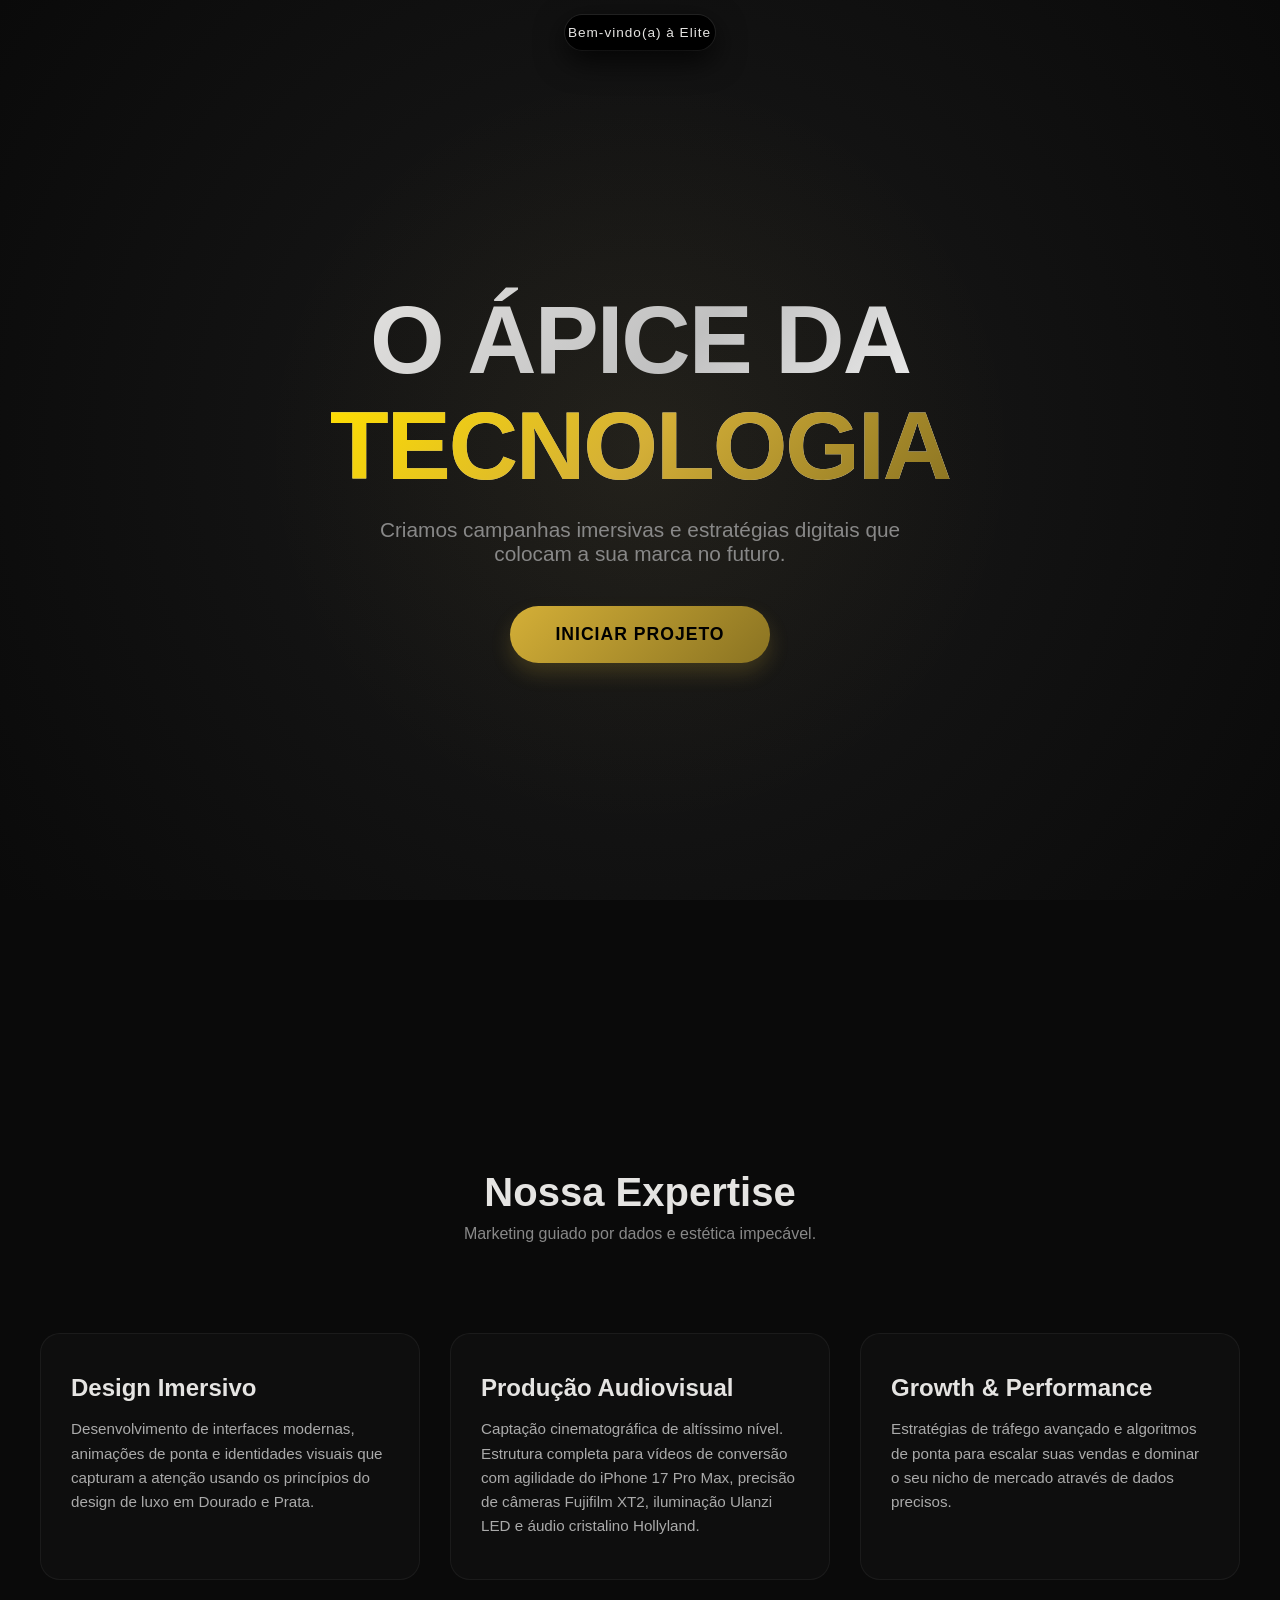
==== index.html @ 0ad1721d "Update index.html" ====
<!DOCTYPE html>
<html lang="pt-BR">
<head>
    <meta charset="UTF-8">
    <meta name="viewport" content="width=device-width, initial-scale=1.0, maximum-scale=1.0, user-scalable=no">
    <title>Agência Digital | O Alto da Tecnologia</title>
    <style>
        :root {
            --gold: #D4AF37;
            --gold-light: #FFDF00;
            --silver: #C0C0C0;
            --silver-light: #E5E4E2;
            --bg-dark: #0a0a0a;
            --island-bg: #000000;
            --text-main: #ffffff;
        }

        * {
            margin: 0;
            padding: 0;
            box-sizing: border-box;
            font-family: -apple-system, BlinkMacSystemFont, 'Segoe UI', Roboto, Helvetica, Arial, sans-serif;
            -webkit-tap-highlight-color: transparent;
        }

        body {
            background-color: var(--bg-dark);
            color: var(--text-main);
            overflow-x: hidden;
            scroll-behavior: smooth;
        }

        /* Ilha Dinâmica (Notch) */
        .dynamic-island-container {
            position: fixed;
            top: 15px;
            left: 50%;
            transform: translateX(-50%);
            z-index: 1000;
            display: flex;
            justify-content: center;
        }

        .dynamic-island {
            background-color: var(--island-bg);
            border-radius: 40px;
            width: 150px;
            height: 35px;
            display: flex;
            align-items: center;
            justify-content: center;
            flex-direction: column;
            overflow: hidden;
            cursor: pointer;
            box-shadow: 0 10px 30px rgba(0, 0, 0, 0.8), 0 0 0 1px rgba(255, 255, 255, 0.1);
            transition: all 0.5s cubic-bezier(0.175, 0.885, 0.32, 1.275); /* Animação elástica estilo Apple */
        }

        /* Estado Expandido da Ilha */
        .dynamic-island.expanded {
            width: 320px;
            height: 200px;
            border-radius: 30px;
        }

        .island-text {
            color: var(--silver-light);
            font-size: 0.85rem;
            font-weight: 500;
            letter-spacing: 1px;
            transition: opacity 0.3s;
            position: absolute;
        }

        .dynamic-island.expanded .island-text {
            opacity: 0;
            pointer-events: none;
        }

        /* Menu dentro da Ilha */
        .island-menu {
            opacity: 0;
            transform: translateY(20px);
            transition: all 0.4s ease;
            display: flex;
            flex-direction: column;
            gap: 15px;
            text-align: center;
            width: 100%;
        }

        .dynamic-island.expanded .island-menu {
            opacity: 1;
            transform: translateY(0);
            transition-delay: 0.1s;
        }

        .island-menu a {
            color: var(--text-main);
            text-decoration: none;
            font-size: 1.2rem;
            font-weight: 600;
            text-transform: uppercase;
            letter-spacing: 2px;
            transition: color 0.3s;
        }

        .island-menu a:hover {
            color: var(--gold);
        }

        /* Seções */
        section {
            min-height: 100vh;
            padding: 100px 20px 50px;
            display: flex;
            flex-direction: column;
            justify-content: center;
            align-items: center;
            text-align: center;
        }

        /* Hero Section */
        .hero {
            background: radial-gradient(circle at center, #1a1a1a 0%, #0a0a0a 100%);
            position: relative;
        }

        .hero::before {
            content: '';
            position: absolute;
            top: 50%;
            left: 50%;
            transform: translate(-50%, -50%);
            width: 60vw;
            height: 60vw;
            background: radial-gradient(circle, rgba(212, 175, 55, 0.05) 0%, transparent 70%);
            z-index: 0;
            pointer-events: none;
        }

        .hero h1 {
            font-size: clamp(3rem, 8vw, 6rem);
            font-weight: 900;
            letter-spacing: -2px;
            line-height: 1.1;
            z-index: 1;
            background: linear-gradient(135deg, var(--silver-light), var(--silver), #fff);
            -webkit-background-clip: text;
            -webkit-text-fill-color: transparent;
            margin-bottom: 20px;
        }

        .hero span.gold {
            background: linear-gradient(135deg, var(--gold-light), var(--gold), #8a7322);
            -webkit-background-clip: text;
            -webkit-text-fill-color: transparent;
        }

        .hero p {
            color: #888;
            font-size: clamp(1rem, 3vw, 1.3rem);
            max-width: 600px;
            z-index: 1;
            margin-bottom: 40px;
        }

        /* Botão Interativo */
        .btn {
            background: linear-gradient(135deg, var(--gold), #8a7322);
            color: #000;
            border: none;
            padding: 18px 45px;
            font-size: 1.1rem;
            font-weight: 700;
            border-radius: 50px;
            cursor: pointer;
            z-index: 1;
            text-transform: uppercase;
            letter-spacing: 1px;
            transition: all 0.3s ease;
            box-shadow: 0 10px 20px rgba(212, 175, 55, 0.2);
        }

        .btn:active {
            transform: scale(0.95);
        }

        /* Informações e Serviços */
        .services-grid {
            display: grid;
            grid-template-columns: repeat(auto-fit, minmax(300px, 1fr));
            gap: 30px;
            width: 100%;
            max-width: 1200px;
            margin-top: 50px;
        }

        .card {
            background: rgba(255, 255, 255, 0.02);
            border: 1px solid rgba(255, 255, 255, 0.05);
            padding: 40px 30px;
            border-radius: 20px;
            text-align: left;
            transition: transform 0.3s, border-color 0.3s;
            position: relative;
            overflow: hidden;
        }

        .card:hover {
            transform: translateY(-10px);
            border-color: var(--silver);
        }

        .card::after {
            content: '';
            position: absolute;
            top: 0;
            left: 0;
            width: 100%;
            height: 2px;
            background: linear-gradient(90deg, transparent, var(--gold), transparent);
            opacity: 0;
            transition: opacity 0.3s;
        }

        .card:hover::after {
            opacity: 1;
        }

        .card h3 {
            font-size: 1.5rem;
            margin-bottom: 15px;
            color: var(--silver-light);
        }

        .card p {
            color: #aaa;
            line-height: 1.6;
            font-size: 0.95rem;
        }

    </style>
</head>
<body>

    <div class="dynamic-island-container">
        <div class="dynamic-island" id="island" onclick="toggleIsland()">
            <span class="island-text" id="island-msg">Conectando...</span>
            <div class="island-menu">
                <a href="#inicio" onclick="hapticFeedback()">Início</a>
                <a href="#servicos" onclick="hapticFeedback()">Estratégia</a>
                <a href="#contato" onclick="hapticFeedback()">Contato</a>
            </div>
        </div>
    </div>

    <section id="inicio" class="hero">
        <h1>O ÁPICE DA <br><span class="gold">TECNOLOGIA</span></h1>
        <p>Criamos campanhas imersivas e estratégias digitais que colocam a sua marca no futuro.</p>
        <button class="btn" onclick="ctaAction()">Iniciar Projeto</button>
    </section>

    <section id="servicos">
        <h2 style="font-size: 2.5rem; margin-bottom: 10px; color: var(--silver-light);">Nossa Expertise</h2>
        <p style="color: #888; margin-bottom: 40px;">Marketing guiado por dados e estética impecável.</p>
        
        <div class="services-grid">
            <div class="card" onclick="hapticFeedback()">
                <h3>Design Imersivo</h3>
                <p>Desenvolvimento de interfaces modernas, animações de ponta e identidades visuais que capturam a atenção usando os princípios do design de luxo em Dourado e Prata.</p>
            </div>
            <div class="card" onclick="hapticFeedback()">
                <h3>Produção Audiovisual</h3>
                <p>Captação cinematográfica de altíssimo nível. Estrutura completa para vídeos de conversão com agilidade do iPhone 17 Pro Max, precisão de câmeras Fujifilm XT2, iluminação Ulanzi LED e áudio cristalino Hollyland.</p>
            </div>
            <div class="card" onclick="hapticFeedback()">
                <h3>Growth & Performance</h3>
                <p>Estratégias de tráfego avançado e algoritmos de ponta para escalar suas vendas e dominar o seu nicho de mercado através de dados precisos.</p>
            </div>
        </div>
    </section>

    <script>
        const island = document.getElementById('island');
        const islandMsg = document.getElementById('island-msg');
        let isIslandExpanded = false;

        // Função de Vibração (Haptic Feedback)
        function hapticFeedback(pattern = 50) {
            // Verifica se o navegador suporta a API de vibração (A maioria dos Androids suporta)
            if (navigator.vibrate) {
                navigator.vibrate(pattern);
            }
        }

        // Lógica da Ilha Dinâmica
        function toggleIsland() {
            hapticFeedback([30, 50, 30]); // Vibração dupla leve para a Ilha
            
            if (!isIslandExpanded) {
                island.classList.add('expanded');
                isIslandExpanded = true;
            } else {
                island.classList.remove('expanded');
                isIslandExpanded = false;
            }
        }

        // Fecha a ilha ao rolar a página
        window.addEventListener('scroll', () => {
            if (isIslandExpanded) {
                island.classList.remove('expanded');
                isIslandExpanded = false;
            }
        });

        // Interação de boas-vindas na Ilha ao abrir o site
        window.onload = () => {
            setTimeout(() => {
                islandMsg.textContent = "Bem-vindo(a) à Elite";
                hapticFeedback(40);
                
                setTimeout(() => {
                    island.style.width = '120px';
                    islandMsg.textContent = "Menu";
                }, 3000);
            }, 1000);
        };

        // Ação do botão principal
        function ctaAction() {
            hapticFeedback([50, 100, 50]); // Vibração de confirmação
            alert("Sua jornada tecnológica começa agora. (Aqui você pode linkar para o seu WhatsApp!)");
        }
    </script>
</body>
</html>
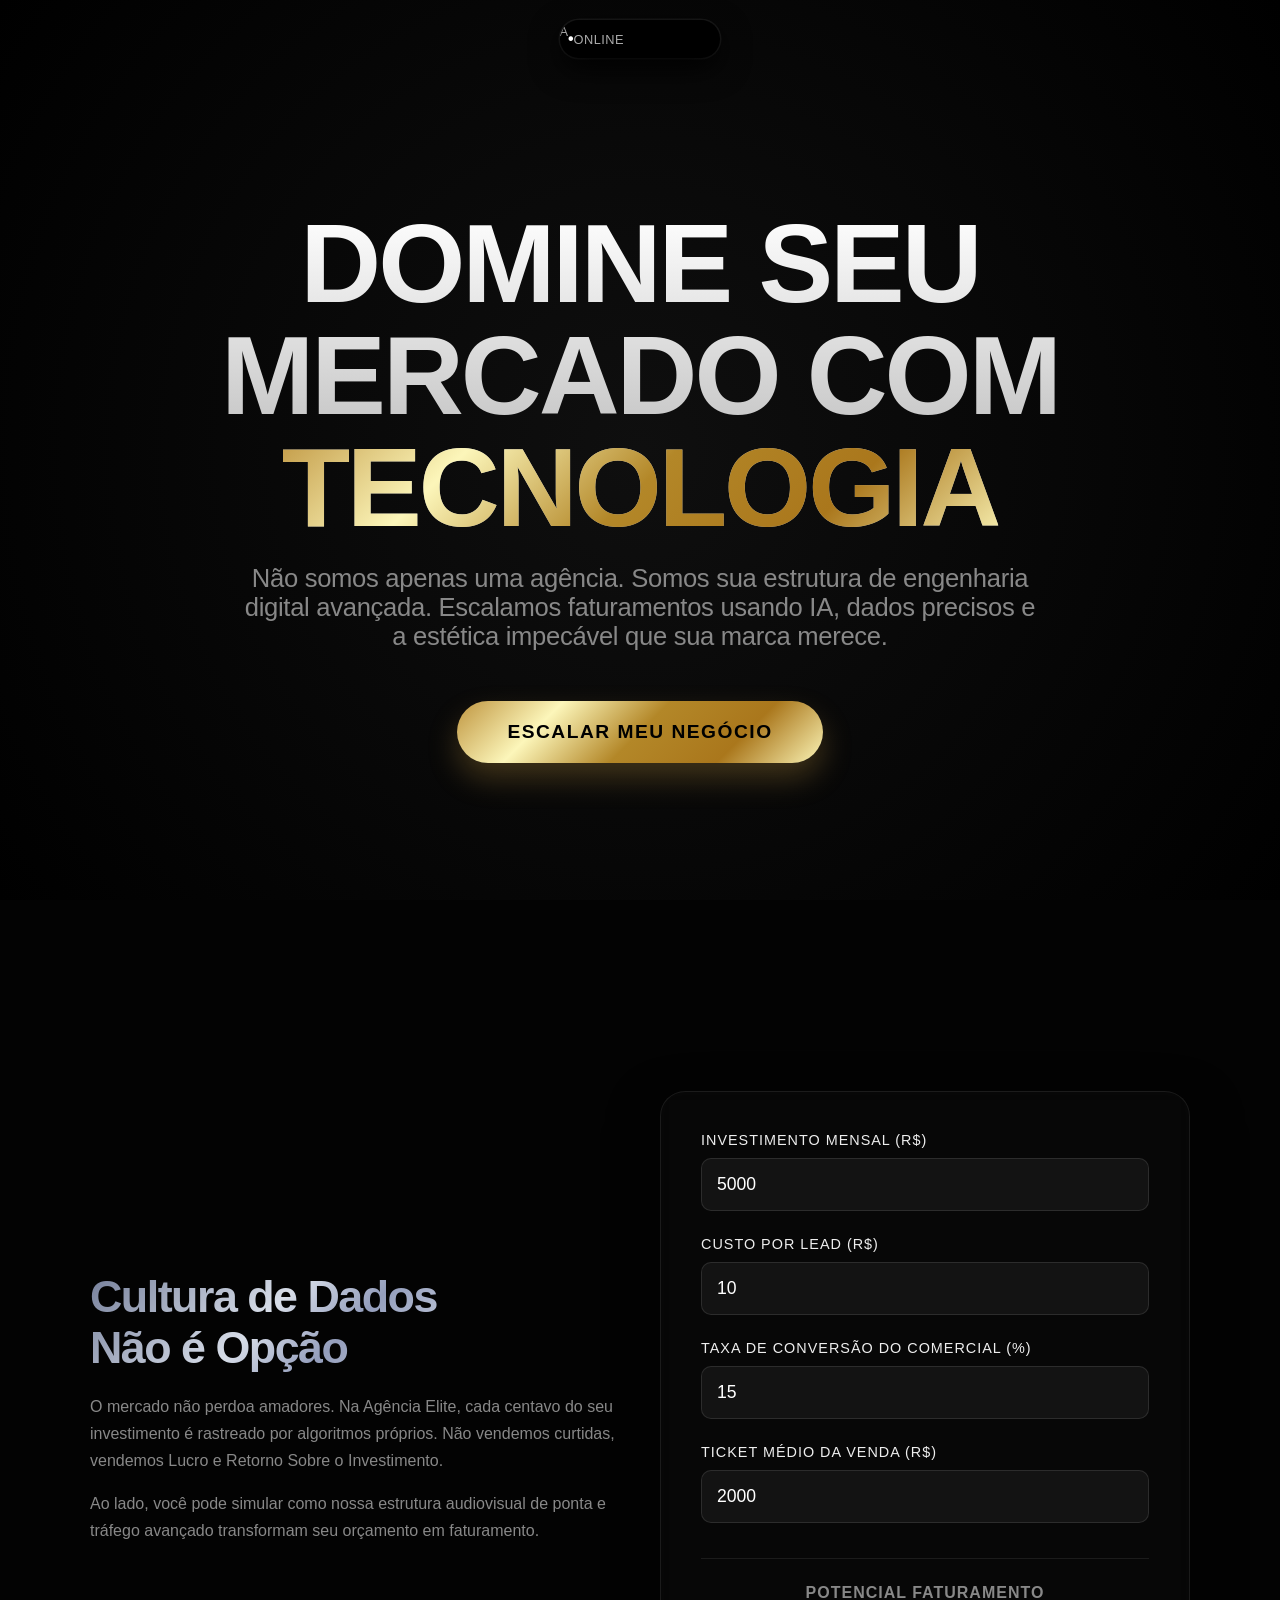
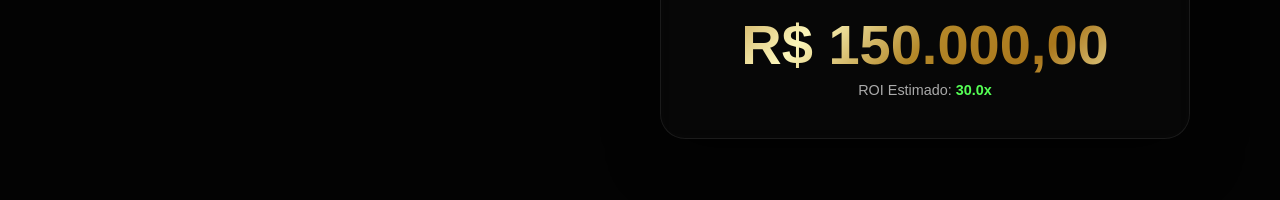
==== commit 9e12147f: "Update index.html" ====
--- a/index.html
+++ b/index.html
@@ -2,117 +2,165 @@
 <html lang="pt-BR">
 <head>
     <meta charset="UTF-8">
-    <meta name="viewport" content="width=device-width, initial-scale=1.0, maximum-scale=1.0, user-scalable=no">
-    <title>Agência Digital | O Alto da Tecnologia</title>
+    <meta name="viewport" content="width=device-width, initial-scale=1.0, maximum-scale=1.0, user-scalable=no, viewport-fit=cover">
+    <title>Agência Elite Digital | O Ápice do Marketing e da Tecnologia</title>
     <style>
+        /* Variáveis de Cores: Luxo e Profundidade */
         :root {
-            --gold: #D4AF37;
-            --gold-light: #FFDF00;
-            --silver: #C0C0C0;
-            --silver-light: #E5E4E2;
-            --bg-dark: #0a0a0a;
-            --island-bg: #000000;
-            --text-main: #ffffff;
+            /* Black Absoluto */
+            --bg-absolute-black: #000000;
+            --bg-glass: rgba(10, 10, 10, 0.7);
+            --border-glass: rgba(255, 255, 255, 0.08);
+
+            /* Dourado Complexo (Simula metal real) */
+            --gold-gradient: linear-gradient(135deg, #BF953F 0%, #FCF6BA 25%, #B38728 50%, #AA771C 75%, #FBF5B7 100%);
+            
+            /* Prata Tech (Complexo com luster) */
+            --silver-gradient: linear-gradient(135deg, #757F9A 0%, #D7DDE8 35%, #949EBC 50%, #D7DDE8 75%, #aebdd1 100%);
+            
+            --text-main: #FFFFFF;
+            --text-muted: #888888;
         }
 
         * {
             margin: 0;
             padding: 0;
             box-sizing: border-box;
-            font-family: -apple-system, BlinkMacSystemFont, 'Segoe UI', Roboto, Helvetica, Arial, sans-serif;
-            -webkit-tap-highlight-color: transparent;
+            font-family: -apple-system, BlinkMacSystemFont, 'SF Pro Display', 'Segoe UI', Roboto, Helvetica, Arial, sans-serif;
+            -webkit-tap-highlight-color: transparent; /* Remove o highlight azul padrão do iOS */
         }
 
         body {
-            background-color: var(--bg-dark);
+            background-color: var(--bg-absolute-black);
             color: var(--text-main);
             overflow-x: hidden;
             scroll-behavior: smooth;
-        }
-
-        /* Ilha Dinâmica (Notch) */
-        .dynamic-island-container {
+            /* Garante que o fundo preto seja uniforme, mesmo em rolagem no iOS */
+            overscroll-behavior: none;
+        }
+
+        /* Ilha Dinâmica (Notch) Refinada */
+        .island-container {
             position: fixed;
-            top: 15px;
+            top: 20px; /* Alinhado para o notch do iPhone */
             left: 50%;
             transform: translateX(-50%);
             z-index: 1000;
-            display: flex;
-            justify-content: center;
         }
 
         .dynamic-island {
-            background-color: var(--island-bg);
+            background-color: #000000;
             border-radius: 40px;
-            width: 150px;
-            height: 35px;
+            width: 160px;
+            height: 38px;
+            overflow: hidden;
+            cursor: pointer;
+            box-shadow: 0 10px 30px rgba(0, 0, 0, 0.9), 0 0 0 1.5px rgba(255, 255, 255, 0.08);
+            /* Animação elástica Apple: cubic-bezier(0.2, 0.8, 0.2, 1.2) */
+            transition: all 0.6s cubic-bezier(0.2, 0.8, 0.2, 1.2);
             display: flex;
             align-items: center;
             justify-content: center;
+            position: relative;
+        }
+
+        .dynamic-island.expanded {
+            width: 330px;
+            height: 240px;
+            border-radius: 35px;
+            padding: 20px;
+            display: flex;
             flex-direction: column;
-            overflow: hidden;
-            cursor: pointer;
-            box-shadow: 0 10px 30px rgba(0, 0, 0, 0.8), 0 0 0 1px rgba(255, 255, 255, 0.1);
-            transition: all 0.5s cubic-bezier(0.175, 0.885, 0.32, 1.275); /* Animação elástica estilo Apple */
-        }
-
-        /* Estado Expandido da Ilha */
-        .dynamic-island.expanded {
-            width: 320px;
-            height: 200px;
-            border-radius: 30px;
-        }
-
-        .island-text {
-            color: var(--silver-light);
-            font-size: 0.85rem;
+            justify-content: space-between;
+        }
+
+        /* Estado Retraído */
+        .island-notif {
+            display: flex;
+            align-items: center;
+            justify-content: space-around;
+            width: 100%;
+            padding: 0 15px;
+            opacity: 1;
+            transition: opacity 0.3s;
+        }
+
+        .island-notif-text {
+            color: #aaa;
+            font-size: 0.8rem;
             font-weight: 500;
-            letter-spacing: 1px;
-            transition: opacity 0.3s;
-            position: absolute;
-        }
-
-        .dynamic-island.expanded .island-text {
+            letter-spacing: 0.5px;
+        }
+
+        .dynamic-island.expanded .island-notif {
             opacity: 0;
             pointer-events: none;
-        }
-
-        /* Menu dentro da Ilha */
+            position: absolute;
+        }
+
+        /* Conteúdo Expandido */
+        .island-content {
+            opacity: 0;
+            visibility: hidden;
+            transform: scale(0.9);
+            transition: all 0.4s ease 0.1s;
+            width: 100%;
+        }
+
+        .dynamic-island.expanded .island-content {
+            opacity: 1;
+            visibility: visible;
+            transform: scale(1);
+        }
+
+        .island-content h4 {
+            font-size: 0.85rem;
+            color: var(--text-muted);
+            text-transform: uppercase;
+            letter-spacing: 1.5px;
+            margin-bottom: 20px;
+        }
+
         .island-menu {
-            opacity: 0;
-            transform: translateY(20px);
-            transition: all 0.4s ease;
             display: flex;
             flex-direction: column;
             gap: 15px;
-            text-align: center;
             width: 100%;
         }
 
-        .dynamic-island.expanded .island-menu {
-            opacity: 1;
-            transform: translateY(0);
-            transition-delay: 0.1s;
-        }
-
         .island-menu a {
+            text-decoration: none;
             color: var(--text-main);
-            text-decoration: none;
-            font-size: 1.2rem;
-            font-weight: 600;
-            text-transform: uppercase;
-            letter-spacing: 2px;
-            transition: color 0.3s;
+            font-size: 1.3rem;
+            font-weight: 700;
+            background: var(--silver-gradient);
+            -webkit-background-clip: text;
+            -webkit-text-fill-color: transparent;
+            display: flex;
+            align-items: center;
+            justify-content: space-between;
+            transition: transform 0.2s;
+        }
+        
+        /* Feedback Tátil Visual no iOS (Efeito elástico ao tocar) */
+        .island-menu a:active {
+            transform: scale(0.97);
         }
 
         .island-menu a:hover {
-            color: var(--gold);
-        }
-
-        /* Seções */
+            opacity: 0.8;
+        }
+
+        .island-menu a span {
+            -webkit-text-fill-color: initial;
+            color: #555;
+            font-size: 1.1rem;
+        }
+
+        /* Seções Generais */
         section {
             min-height: 100vh;
-            padding: 100px 20px 50px;
+            padding: 120px 20px 50px;
             display: flex;
             flex-direction: column;
             justify-content: center;
@@ -120,219 +168,285 @@
             text-align: center;
         }
 
-        /* Hero Section */
+        /* Hero Section - Vendedora */
         .hero {
-            background: radial-gradient(circle at center, #1a1a1a 0%, #0a0a0a 100%);
-            position: relative;
-        }
-
-        .hero::before {
-            content: '';
-            position: absolute;
-            top: 50%;
-            left: 50%;
-            transform: translate(-50%, -50%);
-            width: 60vw;
-            height: 60vw;
-            background: radial-gradient(circle, rgba(212, 175, 55, 0.05) 0%, transparent 70%);
-            z-index: 0;
-            pointer-events: none;
+            background: radial-gradient(circle at center, rgba(15, 15, 15, 1) 0%, rgba(0, 0, 0, 1) 100%);
         }
 
         .hero h1 {
-            font-size: clamp(3rem, 8vw, 6rem);
+            font-size: clamp(3rem, 10vw, 7rem);
             font-weight: 900;
-            letter-spacing: -2px;
-            line-height: 1.1;
-            z-index: 1;
-            background: linear-gradient(135deg, var(--silver-light), var(--silver), #fff);
+            letter-spacing: -3px;
+            line-height: 1.0;
+            background: linear-gradient(180deg, #FFFFFF, #aaaaaa);
             -webkit-background-clip: text;
             -webkit-text-fill-color: transparent;
             margin-bottom: 20px;
         }
 
-        .hero span.gold {
-            background: linear-gradient(135deg, var(--gold-light), var(--gold), #8a7322);
+        .hero h1 span.gold {
+            background: var(--gold-gradient);
             -webkit-background-clip: text;
             -webkit-text-fill-color: transparent;
         }
 
         .hero p {
-            color: #888;
-            font-size: clamp(1rem, 3vw, 1.3rem);
-            max-width: 600px;
-            z-index: 1;
-            margin-bottom: 40px;
-        }
-
-        /* Botão Interativo */
-        .btn {
-            background: linear-gradient(135deg, var(--gold), #8a7322);
+            font-size: clamp(1.1rem, 3.5vw, 1.6rem);
+            color: var(--text-muted);
+            max-width: 800px;
+            margin-bottom: 50px;
+            font-weight: 400;
+            letter-spacing: -0.3px;
+        }
+
+        /* Botão Vendedor ( फीडबैक visual tátil ) */
+        .btn-elite {
+            display: inline-block;
+            background: var(--gold-gradient);
             color: #000;
-            border: none;
-            padding: 18px 45px;
-            font-size: 1.1rem;
-            font-weight: 700;
-            border-radius: 50px;
-            cursor: pointer;
-            z-index: 1;
+            text-decoration: none;
+            padding: 20px 50px;
+            font-size: 1.2rem;
+            font-weight: 800;
+            border-radius: 60px;
+            text-transform: uppercase;
+            letter-spacing: 1.5px;
+            transition: all 0.3s cubic-bezier(0.2, 0.8, 0.2, 1.2);
+            box-shadow: 0 15px 30px rgba(191, 149, 63, 0.3);
+        }
+
+        .btn-elite:active {
+            transform: scale(0.95);
+            box-shadow: 0 5px 15px rgba(191, 149, 63, 0.5);
+        }
+
+        /* Nova Seção: Inteligência e ROI (Interativa) */
+        .intelligence-section {
+            background-color: #030303;
+        }
+
+        .intelligence-grid {
+            display: grid;
+            grid-template-columns: 1fr;
+            gap: 40px;
+            max-width: 1100px;
+            width: 100%;
+            margin-top: 60px;
+        }
+
+        @media (min-width: 768px) {
+            .intelligence-grid {
+                grid-template-columns: 1fr 1fr;
+                align-items: center;
+            }
+        }
+
+        .int-text {
+            text-align: left;
+        }
+
+        .int-text h2 {
+            font-size: 2.8rem;
+            background: var(--silver-gradient);
+            -webkit-background-clip: text;
+            -webkit-text-fill-color: transparent;
+            margin-bottom: 20px;
+            letter-spacing: -1.5px;
+        }
+
+        .int-text p {
+            color: var(--text-muted);
+            margin-bottom: 15px;
+            line-height: 1.7;
+        }
+
+        /* Calculadora de ROI */
+        .roi-calculator {
+            background: rgba(255, 255, 255, 0.02);
+            backdrop-filter: blur(10px);
+            border: 1px solid var(--border-glass);
+            padding: 40px;
+            border-radius: 25px;
+            text-align: left;
+            box-shadow: 0 20px 50px rgba(0, 0, 0, 0.5);
+        }
+
+        .roi-calculator label {
+            display: block;
+            color: #eee;
+            margin-bottom: 10px;
+            font-size: 0.9rem;
             text-transform: uppercase;
             letter-spacing: 1px;
-            transition: all 0.3s ease;
-            box-shadow: 0 10px 20px rgba(212, 175, 55, 0.2);
-        }
-
-        .btn:active {
-            transform: scale(0.95);
-        }
-
-        /* Informações e Serviços */
-        .services-grid {
-            display: grid;
-            grid-template-columns: repeat(auto-fit, minmax(300px, 1fr));
-            gap: 30px;
+        }
+
+        .roi-calculator input {
             width: 100%;
-            max-width: 1200px;
-            margin-top: 50px;
-        }
-
-        .card {
-            background: rgba(255, 255, 255, 0.02);
-            border: 1px solid rgba(255, 255, 255, 0.05);
-            padding: 40px 30px;
-            border-radius: 20px;
-            text-align: left;
-            transition: transform 0.3s, border-color 0.3s;
-            position: relative;
-            overflow: hidden;
-        }
-
-        .card:hover {
-            transform: translateY(-10px);
-            border-color: var(--silver);
-        }
-
-        .card::after {
-            content: '';
-            position: absolute;
-            top: 0;
-            left: 0;
-            width: 100%;
-            height: 2px;
-            background: linear-gradient(90deg, transparent, var(--gold), transparent);
-            opacity: 0;
-            transition: opacity 0.3s;
-        }
-
-        .card:hover::after {
-            opacity: 1;
-        }
-
-        .card h3 {
-            font-size: 1.5rem;
-            margin-bottom: 15px;
-            color: var(--silver-light);
-        }
-
-        .card p {
-            color: #aaa;
-            line-height: 1.6;
-            font-size: 0.95rem;
+            background: rgba(255, 255, 255, 0.05);
+            border: 1px solid rgba(255, 255, 255, 0.1);
+            color: var(--text-main);
+            padding: 15px;
+            border-radius: 10px;
+            margin-bottom: 25px;
+            font-size: 1.1rem;
+            transition: border-color 0.3s;
+        }
+        
+        .roi-calculator input:focus {
+            outline: none;
+            border-color: #BF953F;
+        }
+
+        .roi-result {
+            margin-top: 10px;
+            border-top: 1px solid var(--border-glass);
+            padding-top: 25px;
+            text-align: center;
+        }
+
+        .roi-result h3 {
+            color: var(--text-muted);
+            font-size: 1rem;
+            text-transform: uppercase;
+            letter-spacing: 1px;
+            margin-bottom: 10px;
+        }
+
+        .roi-value {
+            font-size: 3.5rem;
+            font-weight: 900;
+            background: var(--gold-gradient);
+            -webkit-background-clip: text;
+            -webkit-text-fill-color: transparent;
+            margin-bottom: 5px;
         }
 
     </style>
 </head>
 <body>
 
-    <div class="dynamic-island-container">
-        <div class="dynamic-island" id="island" onclick="toggleIsland()">
-            <span class="island-text" id="island-msg">Conectando...</span>
-            <div class="island-menu">
-                <a href="#inicio" onclick="hapticFeedback()">Início</a>
-                <a href="#servicos" onclick="hapticFeedback()">Estratégia</a>
-                <a href="#contato" onclick="hapticFeedback()">Contato</a>
+    <div class="island-container">
+        <div class="dynamic-island" id="dynamicIsland" onclick="toggleIsland(event)">
+            <div class="island-notif" id="islandNotif">
+                <span class="island-notif-text">AGÊNCIA ELITE</span>
+                <span style="color:var(--gold); font-weight:900;">•</span>
+                <span class="island-notif-text">ONLINE</span>
+            </div>
+            
+            <div class="island-content">
+                <h4>Navegação de Elite</h4>
+                <div class="island-menu">
+                    <a href="#inicio" onclick="closeIsland()">INÍCIO <span>→</span></a>
+                    <a href="#inteligencia" onclick="closeIsland()">ROI E DADOS <span>→</span></a>
+                    <a href="https://wa.me/SEUNUMERO" onclick="closeIsland()" style="background:var(--gold-gradient); -webkit-background-clip: text;">FALAR COM CONSULTOR <span>→</span></a>
+                </div>
             </div>
         </div>
     </div>
 
     <section id="inicio" class="hero">
-        <h1>O ÁPICE DA <br><span class="gold">TECNOLOGIA</span></h1>
-        <p>Criamos campanhas imersivas e estratégias digitais que colocam a sua marca no futuro.</p>
-        <button class="btn" onclick="ctaAction()">Iniciar Projeto</button>
+        <h1>DOMINE SEU <br>MERCADO COM <br><span class="gold">TECNOLOGIA</span></h1>
+        <p>Não somos apenas uma agência. Somos sua estrutura de engenharia digital avançada. Escalamos faturamentos usando IA, dados precisos e a estética impecável que sua marca merece.</p>
+        <a href="https://wa.me/SEUNUMERO" class="btn-elite" id="heroCta">Escalar meu Negócio</a>
     </section>
 
-    <section id="servicos">
-        <h2 style="font-size: 2.5rem; margin-bottom: 10px; color: var(--silver-light);">Nossa Expertise</h2>
-        <p style="color: #888; margin-bottom: 40px;">Marketing guiado por dados e estética impecável.</p>
-        
-        <div class="services-grid">
-            <div class="card" onclick="hapticFeedback()">
-                <h3>Design Imersivo</h3>
-                <p>Desenvolvimento de interfaces modernas, animações de ponta e identidades visuais que capturam a atenção usando os princípios do design de luxo em Dourado e Prata.</p>
+    <section id="inteligencia" class="intelligence-section">
+        <div class="intelligence-grid">
+            <div class="int-text">
+                <h2>Cultura de Dados <br>Não é Opção</h2>
+                <p>O mercado não perdoa amadores. Na Agência Elite, cada centavo do seu investimento é rastreado por algoritmos próprios. Não vendemos curtidas, vendemos Lucro e Retorno Sobre o Investimento.</p>
+                <p>Ao lado, você pode simular como nossa estrutura audiovisual de ponta e tráfego avançado transformam seu orçamento em faturamento.</p>
             </div>
-            <div class="card" onclick="hapticFeedback()">
-                <h3>Produção Audiovisual</h3>
-                <p>Captação cinematográfica de altíssimo nível. Estrutura completa para vídeos de conversão com agilidade do iPhone 17 Pro Max, precisão de câmeras Fujifilm XT2, iluminação Ulanzi LED e áudio cristalino Hollyland.</p>
-            </div>
-            <div class="card" onclick="hapticFeedback()">
-                <h3>Growth & Performance</h3>
-                <p>Estratégias de tráfego avançado e algoritmos de ponta para escalar suas vendas e dominar o seu nicho de mercado através de dados precisos.</p>
+            
+            <div class="roi-calculator">
+                <label>Investimento Mensal (R$)</label>
+                <input type="number" id="roiBudget" value="5000" oninput="calculateROI()">
+                
+                <label>Custo por Lead (R$)</label>
+                <input type="number" id="roiCPL" value="10" oninput="calculateROI()">
+                
+                <label>Taxa de Conversão do Comercial (%)</label>
+                <input type="number" id="roiConv" value="15" oninput="calculateROI()">
+                
+                <label>Ticket Médio da Venda (R$)</label>
+                <input type="number" id="roiTicket" value="2000" oninput="calculateROI()">
+                
+                <div class="roi-result">
+                    <h3>Potencial Faturamento</h3>
+                    <p class="roi-value" id="roiResult">R$ 150.000</p>
+                    <p style="color:#aaa; font-size:0.9rem;">ROI Estimado: <strong style="color:#5f5;" id="roiPercentage">30x</strong></p>
+                </div>
             </div>
         </div>
     </section>
 
     <script>
-        const island = document.getElementById('island');
-        const islandMsg = document.getElementById('island-msg');
-        let isIslandExpanded = false;
-
-        // Função de Vibração (Haptic Feedback)
-        function hapticFeedback(pattern = 50) {
-            // Verifica se o navegador suporta a API de vibração (A maioria dos Androids suporta)
-            if (navigator.vibrate) {
-                navigator.vibrate(pattern);
+        const island = document.getElementById('dynamicIsland');
+        let isExpanded = false;
+
+        // Lógica da Ilha Dinâmica com feedback visual tátil
+        function toggleIsland(event) {
+            event.stopPropagation(); // Previne fechar no clique de body
+            if (!isExpanded) {
+                island.classList.add('expanded');
+                isExpanded = true;
+                // Feedback visual de clique rápido ao toque
+                island.style.transform = "translateX(-50%) scale(0.97)";
+                setTimeout(() => island.style.transform = "translateX(-50%) scale(1)", 100);
             }
         }
 
-        // Lógica da Ilha Dinâmica
-        function toggleIsland() {
-            hapticFeedback([30, 50, 30]); // Vibração dupla leve para a Ilha
-            
-            if (!isIslandExpanded) {
-                island.classList.add('expanded');
-                isIslandExpanded = true;
+        function closeIsland() {
+            if (isExpanded) {
+                island.classList.remove('expanded');
+                isExpanded = false;
+            }
+        }
+
+        // Fecha a ilha se clicar fora dela
+        document.body.addEventListener('click', () => closeIsland());
+
+        // Lógica da Calculadora de ROI (Lógica Vendedora)
+        function calculateROI() {
+            const budget = parseFloat(document.getElementById('roiBudget').value);
+            const cpl = parseFloat(document.getElementById('roiCPL').value);
+            const conv = parseFloat(document.getElementById('roiConv').value) / 100;
+            const ticket = parseFloat(document.getElementById('roiTicket').value);
+
+            if (budget > 0 && cpl > 0 && conv > 0 && ticket > 0) {
+                // Cálculo: Investimento / CPL = Leads. Leads * Conversão = Vendas. Vendas * Ticket = Faturamento.
+                const leads = budget / cpl;
+                const sales = leads * conv;
+                const grossRevenue = sales * ticket;
+                const profit = grossRevenue - budget;
+                const roiPercentage = profit / budget;
+
+                // Formata os números
+                const faturamentoFormatado = grossRevenue.toLocaleString('pt-BR', { style: 'currency', currency: 'BRL' });
+                const roiFormatado = (roiPercentage + 1).toFixed(1) + 'x';
+
+                // Atualiza na tela
+                document.getElementById('roiResult').textContent = faturamentoFormatado;
+                document.getElementById('roiPercentage').textContent = roiFormatado;
             } else {
-                island.classList.remove('expanded');
-                isIslandExpanded = false;
+                document.getElementById('roiResult').textContent = "R$ 0";
+                document.getElementById('roiPercentage').textContent = "0x";
             }
         }
 
-        // Fecha a ilha ao rolar a página
-        window.addEventListener('scroll', () => {
-            if (isIslandExpanded) {
-                island.classList.remove('expanded');
-                isIslandExpanded = false;
-            }
+        // Executa o cálculo inicial ao carregar a página
+        window.onload = () => {
+            calculateROI();
+        };
+
+        // Feedback visual tátil nos CTAs principais
+        const heroCta = document.getElementById('heroCta');
+        heroCta.addEventListener('click', () => {
+             // Simulação rápida de "peso" do clique visual para iOS
+             heroCta.style.transform = "scale(0.93)";
+             setTimeout(() => heroCta.style.transform = "scale(1)", 100);
         });
 
-        // Interação de boas-vindas na Ilha ao abrir o site
-        window.onload = () => {
-            setTimeout(() => {
-                islandMsg.textContent = "Bem-vindo(a) à Elite";
-                hapticFeedback(40);
-                
-                setTimeout(() => {
-                    island.style.width = '120px';
-                    islandMsg.textContent = "Menu";
-                }, 3000);
-            }, 1000);
-        };
-
-        // Ação do botão principal
-        function ctaAction() {
-            hapticFeedback([50, 100, 50]); // Vibração de confirmação
-            alert("Sua jornada tecnológica começa agora. (Aqui você pode linkar para o seu WhatsApp!)");
-        }
     </script>
 </body>
 </html>
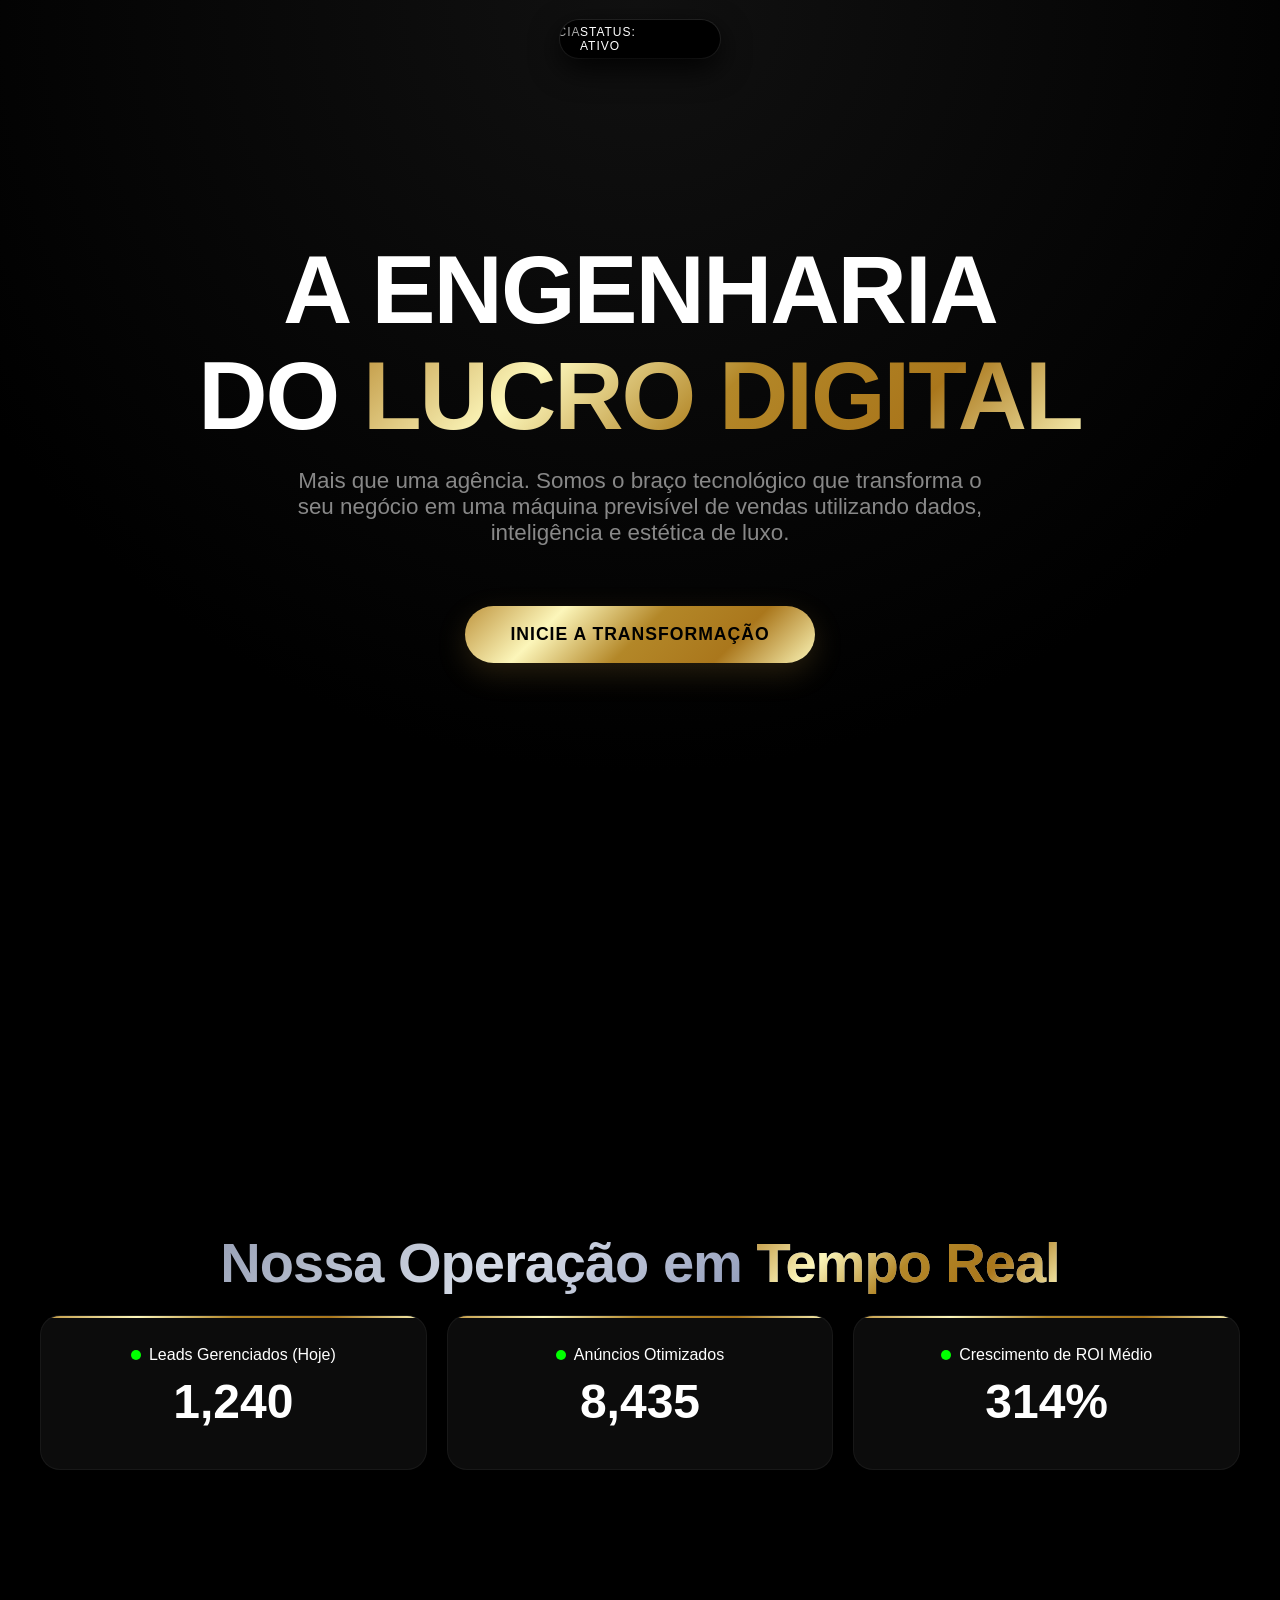
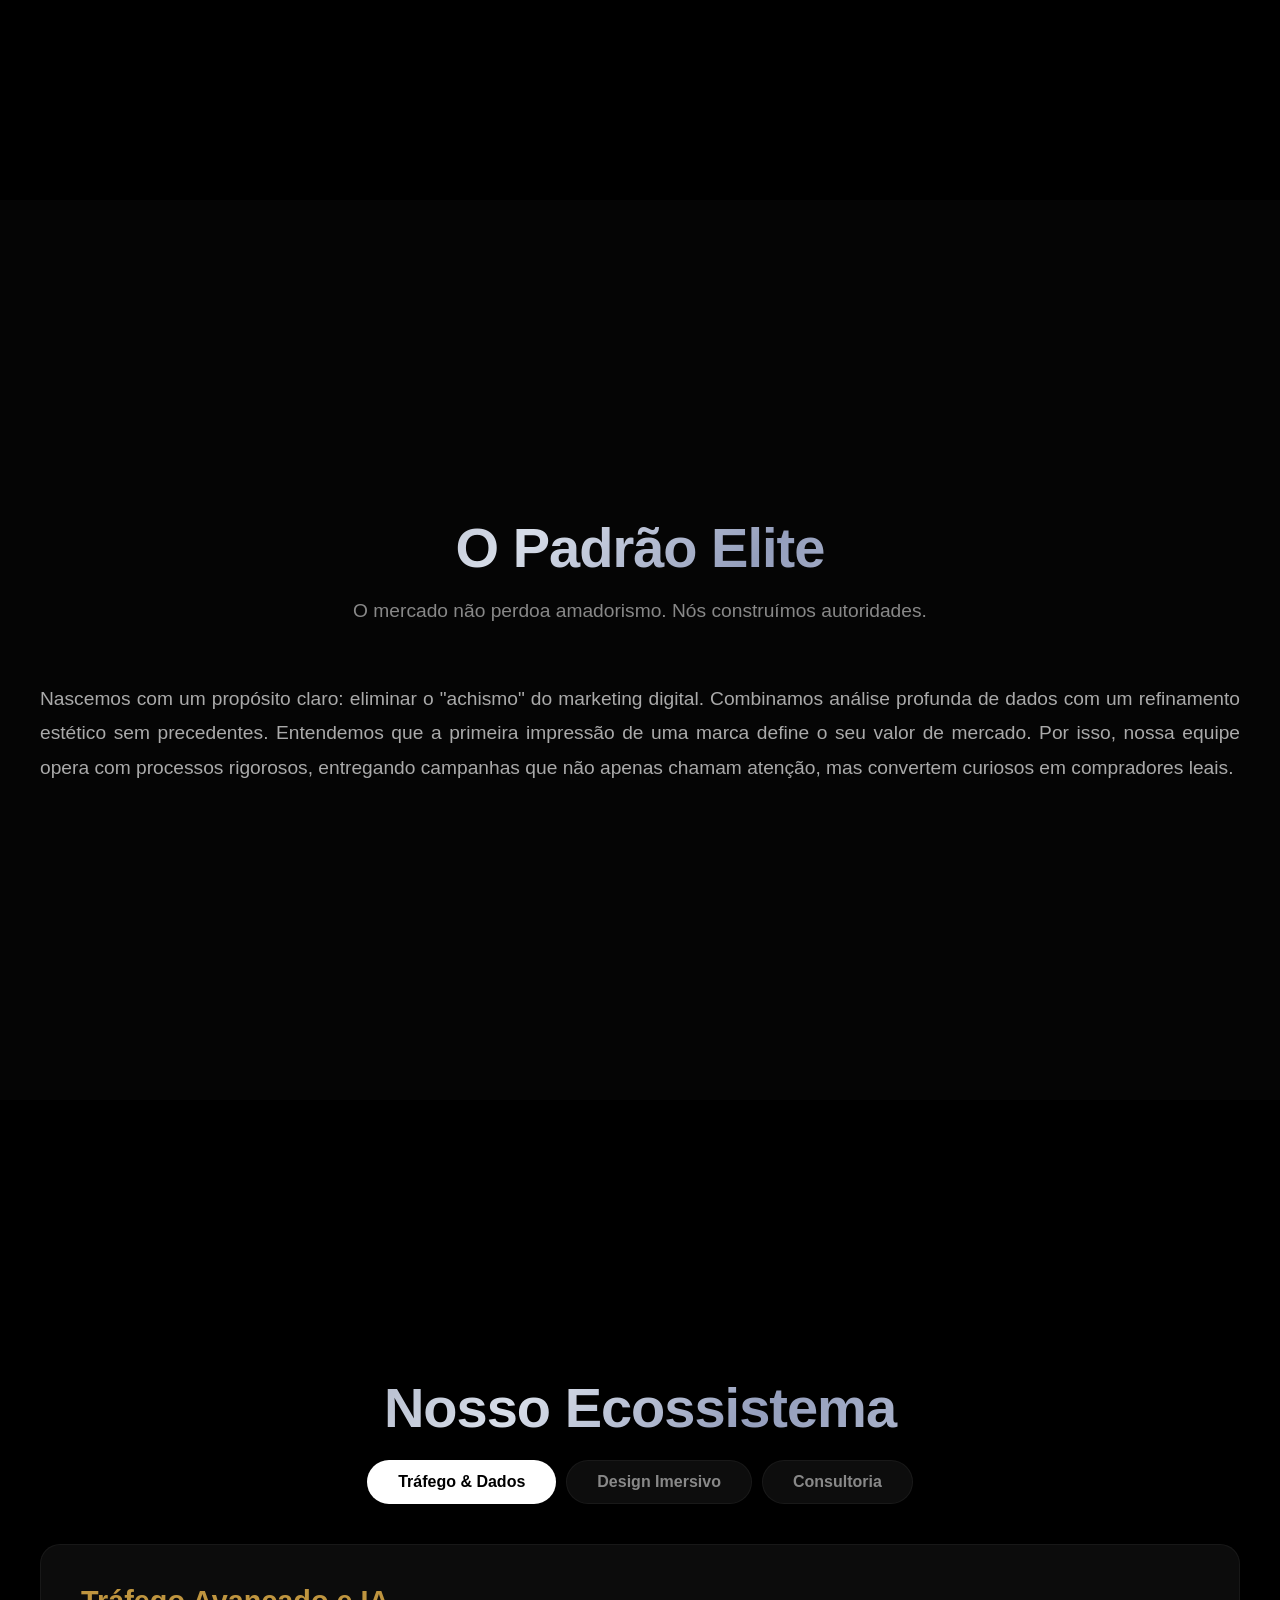
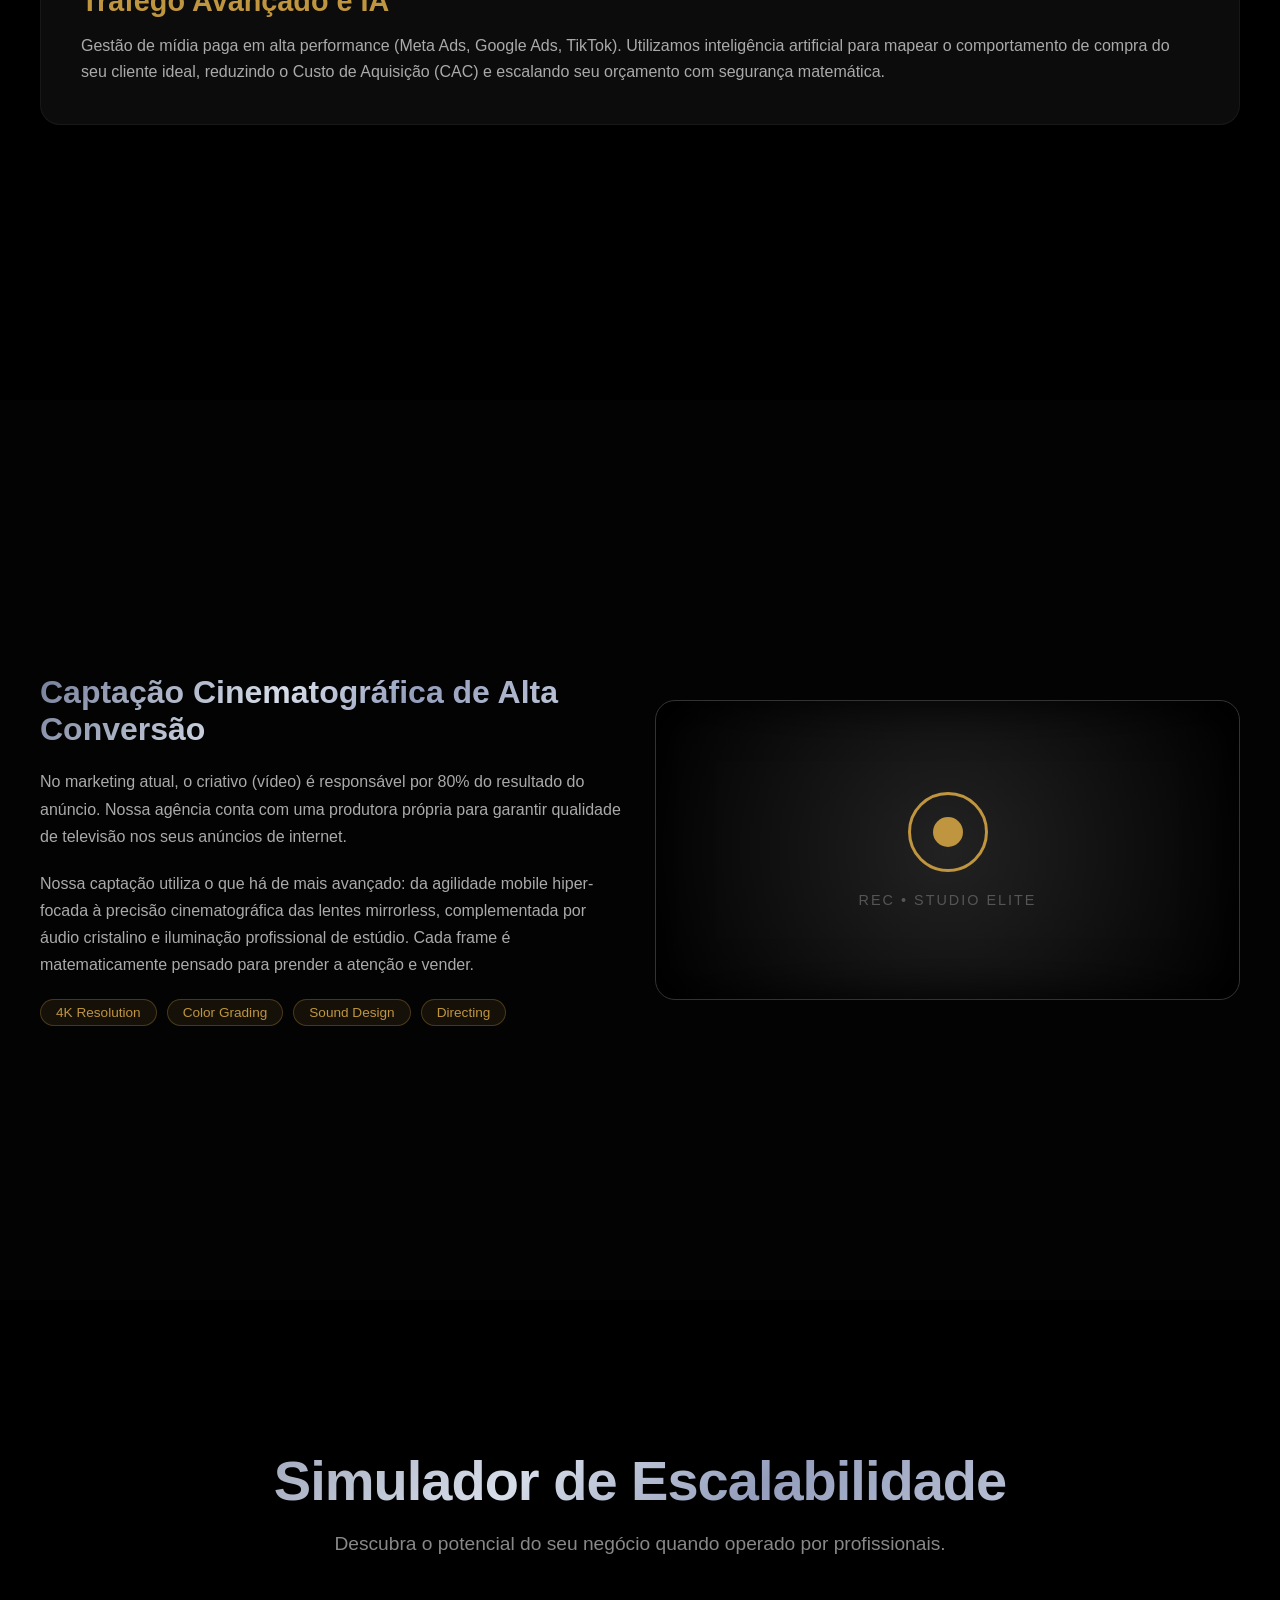
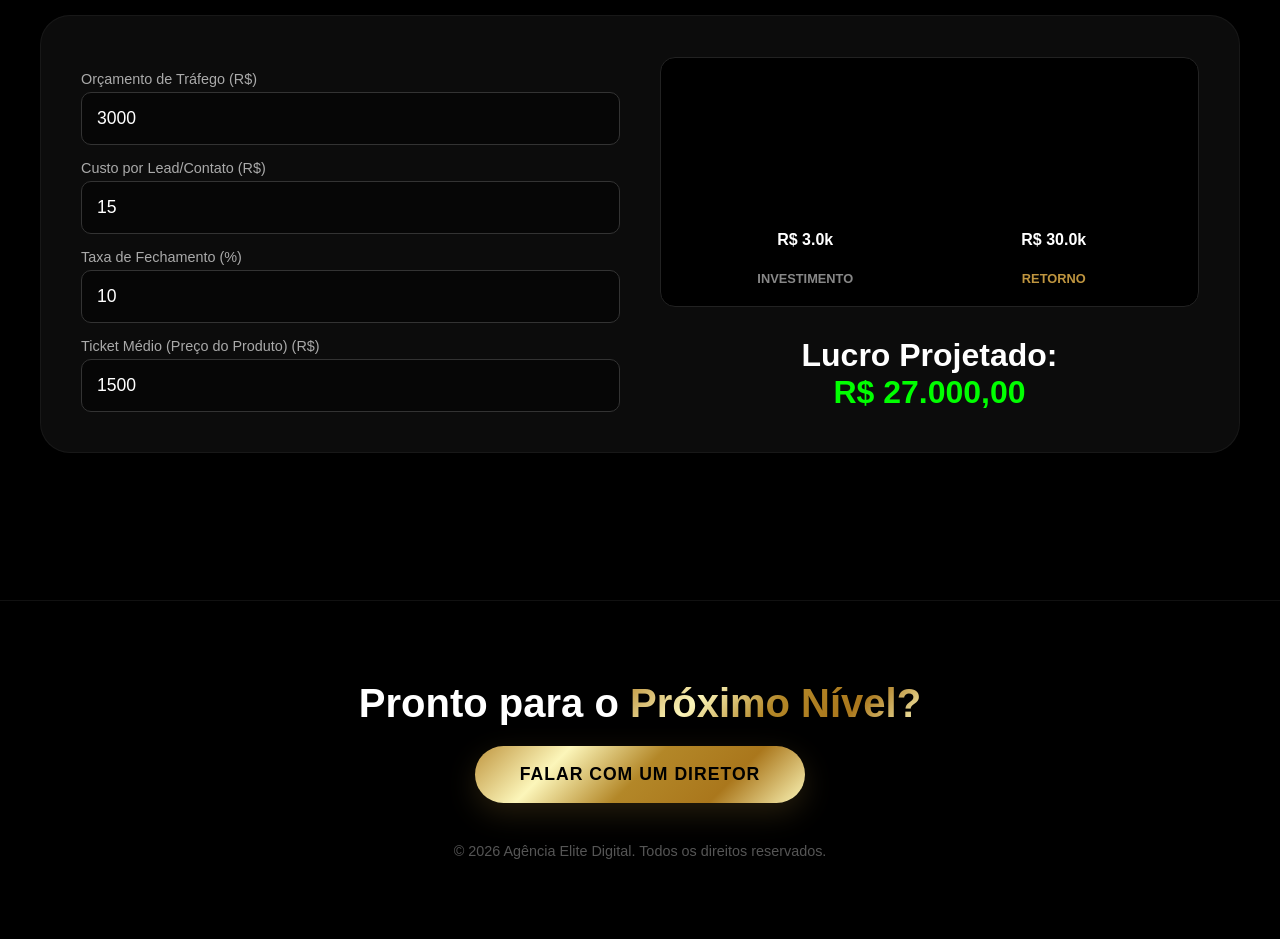
==== commit 7225c713: "Update index.html" ====
--- a/index.html
+++ b/index.html
@@ -3,21 +3,16 @@
 <head>
     <meta charset="UTF-8">
     <meta name="viewport" content="width=device-width, initial-scale=1.0, maximum-scale=1.0, user-scalable=no, viewport-fit=cover">
-    <title>Agência Elite Digital | O Ápice do Marketing e da Tecnologia</title>
+    <title>Agência Elite Digital | Inteligência e Performance</title>
     <style>
-        /* Variáveis de Cores: Luxo e Profundidade */
+        /* Variáveis de Cores - O mais alto nível de luxo digital */
         :root {
-            /* Black Absoluto */
             --bg-absolute-black: #000000;
-            --bg-glass: rgba(10, 10, 10, 0.7);
-            --border-glass: rgba(255, 255, 255, 0.08);
-
-            /* Dourado Complexo (Simula metal real) */
+            --bg-section-alt: #050505;
             --gold-gradient: linear-gradient(135deg, #BF953F 0%, #FCF6BA 25%, #B38728 50%, #AA771C 75%, #FBF5B7 100%);
-            
-            /* Prata Tech (Complexo com luster) */
-            --silver-gradient: linear-gradient(135deg, #757F9A 0%, #D7DDE8 35%, #949EBC 50%, #D7DDE8 75%, #aebdd1 100%);
-            
+            --silver-gradient: linear-gradient(135deg, #757F9A 0%, #D7DDE8 40%, #949EBC 60%, #D7DDE8 100%);
+            --glass-bg: rgba(20, 20, 20, 0.6);
+            --glass-border: rgba(255, 255, 255, 0.05);
             --text-main: #FFFFFF;
             --text-muted: #888888;
         }
@@ -26,8 +21,8 @@
             margin: 0;
             padding: 0;
             box-sizing: border-box;
-            font-family: -apple-system, BlinkMacSystemFont, 'SF Pro Display', 'Segoe UI', Roboto, Helvetica, Arial, sans-serif;
-            -webkit-tap-highlight-color: transparent; /* Remove o highlight azul padrão do iOS */
+            font-family: -apple-system, BlinkMacSystemFont, 'SF Pro Display', 'Segoe UI', Roboto, sans-serif;
+            -webkit-tap-highlight-color: transparent;
         }
 
         body {
@@ -35,418 +30,484 @@
             color: var(--text-main);
             overflow-x: hidden;
             scroll-behavior: smooth;
-            /* Garante que o fundo preto seja uniforme, mesmo em rolagem no iOS */
-            overscroll-behavior: none;
-        }
-
-        /* Ilha Dinâmica (Notch) Refinada */
+        }
+
+        /* --- ILHA DINÂMICA (NOTCH) --- */
         .island-container {
             position: fixed;
-            top: 20px; /* Alinhado para o notch do iPhone */
+            top: 20px;
             left: 50%;
             transform: translateX(-50%);
-            z-index: 1000;
+            z-index: 9999;
         }
 
         .dynamic-island {
-            background-color: #000000;
+            background-color: #000;
             border-radius: 40px;
             width: 160px;
             height: 38px;
-            overflow: hidden;
             cursor: pointer;
-            box-shadow: 0 10px 30px rgba(0, 0, 0, 0.9), 0 0 0 1.5px rgba(255, 255, 255, 0.08);
-            /* Animação elástica Apple: cubic-bezier(0.2, 0.8, 0.2, 1.2) */
-            transition: all 0.6s cubic-bezier(0.2, 0.8, 0.2, 1.2);
+            box-shadow: 0 10px 30px rgba(0, 0, 0, 0.9), 0 0 0 1px rgba(255, 255, 255, 0.1);
+            transition: all 0.5s cubic-bezier(0.2, 0.8, 0.2, 1.2);
             display: flex;
             align-items: center;
             justify-content: center;
+            overflow: hidden;
             position: relative;
         }
 
         .dynamic-island.expanded {
-            width: 330px;
-            height: 240px;
-            border-radius: 35px;
+            width: 320px;
+            height: 250px;
+            border-radius: 30px;
             padding: 20px;
-            display: flex;
             flex-direction: column;
-            justify-content: space-between;
-        }
-
-        /* Estado Retraído */
+            justify-content: flex-start;
+        }
+
         .island-notif {
             display: flex;
-            align-items: center;
-            justify-content: space-around;
+            justify-content: space-between;
             width: 100%;
-            padding: 0 15px;
-            opacity: 1;
+            padding: 0 20px;
             transition: opacity 0.3s;
         }
 
-        .island-notif-text {
+        .island-notif span {
+            font-size: 0.75rem;
             color: #aaa;
-            font-size: 0.8rem;
-            font-weight: 500;
-            letter-spacing: 0.5px;
-        }
-
-        .dynamic-island.expanded .island-notif {
-            opacity: 0;
-            pointer-events: none;
-            position: absolute;
-        }
-
-        /* Conteúdo Expandido */
-        .island-content {
+            letter-spacing: 1px;
+        }
+
+        .dynamic-island.expanded .island-notif { opacity: 0; position: absolute; }
+
+        .island-menu {
             opacity: 0;
             visibility: hidden;
-            transform: scale(0.9);
-            transition: all 0.4s ease 0.1s;
+            transform: translateY(10px);
+            transition: all 0.3s ease 0.1s;
             width: 100%;
-        }
-
-        .dynamic-island.expanded .island-content {
-            opacity: 1;
-            visibility: visible;
-            transform: scale(1);
-        }
-
-        .island-content h4 {
-            font-size: 0.85rem;
-            color: var(--text-muted);
-            text-transform: uppercase;
-            letter-spacing: 1.5px;
-            margin-bottom: 20px;
-        }
-
-        .island-menu {
             display: flex;
             flex-direction: column;
             gap: 15px;
-            width: 100%;
+            margin-top: 10px;
+        }
+
+        .dynamic-island.expanded .island-menu {
+            opacity: 1; visibility: visible; transform: translateY(0);
         }
 
         .island-menu a {
+            color: var(--text-main);
             text-decoration: none;
-            color: var(--text-main);
-            font-size: 1.3rem;
-            font-weight: 700;
-            background: var(--silver-gradient);
-            -webkit-background-clip: text;
-            -webkit-text-fill-color: transparent;
-            display: flex;
-            align-items: center;
-            justify-content: space-between;
-            transition: transform 0.2s;
-        }
-        
-        /* Feedback Tátil Visual no iOS (Efeito elástico ao tocar) */
-        .island-menu a:active {
-            transform: scale(0.97);
-        }
-
-        .island-menu a:hover {
-            opacity: 0.8;
-        }
-
-        .island-menu a span {
-            -webkit-text-fill-color: initial;
-            color: #555;
             font-size: 1.1rem;
-        }
-
-        /* Seções Generais */
+            font-weight: 600;
+            padding: 10px;
+            border-bottom: 1px solid var(--glass-border);
+            text-align: left;
+        }
+        .island-menu a:last-child { border: none; color: #BF953F; }
+
+        /* --- SEÇÕES GERAIS --- */
         section {
+            padding: 100px 20px;
             min-height: 100vh;
-            padding: 120px 20px 50px;
             display: flex;
             flex-direction: column;
             justify-content: center;
             align-items: center;
-            text-align: center;
-        }
-
-        /* Hero Section - Vendedora */
-        .hero {
-            background: radial-gradient(circle at center, rgba(15, 15, 15, 1) 0%, rgba(0, 0, 0, 1) 100%);
-        }
-
-        .hero h1 {
-            font-size: clamp(3rem, 10vw, 7rem);
-            font-weight: 900;
-            letter-spacing: -3px;
-            line-height: 1.0;
-            background: linear-gradient(180deg, #FFFFFF, #aaaaaa);
-            -webkit-background-clip: text;
-            -webkit-text-fill-color: transparent;
-            margin-bottom: 20px;
-        }
-
-        .hero h1 span.gold {
-            background: var(--gold-gradient);
-            -webkit-background-clip: text;
-            -webkit-text-fill-color: transparent;
-        }
-
-        .hero p {
-            font-size: clamp(1.1rem, 3.5vw, 1.6rem);
-            color: var(--text-muted);
-            max-width: 800px;
-            margin-bottom: 50px;
-            font-weight: 400;
-            letter-spacing: -0.3px;
-        }
-
-        /* Botão Vendedor ( फीडबैक visual tátil ) */
-        .btn-elite {
-            display: inline-block;
-            background: var(--gold-gradient);
-            color: #000;
-            text-decoration: none;
-            padding: 20px 50px;
-            font-size: 1.2rem;
-            font-weight: 800;
-            border-radius: 60px;
-            text-transform: uppercase;
-            letter-spacing: 1.5px;
-            transition: all 0.3s cubic-bezier(0.2, 0.8, 0.2, 1.2);
-            box-shadow: 0 15px 30px rgba(191, 149, 63, 0.3);
-        }
-
-        .btn-elite:active {
-            transform: scale(0.95);
-            box-shadow: 0 5px 15px rgba(191, 149, 63, 0.5);
-        }
-
-        /* Nova Seção: Inteligência e ROI (Interativa) */
-        .intelligence-section {
-            background-color: #030303;
-        }
-
-        .intelligence-grid {
-            display: grid;
-            grid-template-columns: 1fr;
-            gap: 40px;
-            max-width: 1100px;
+            position: relative;
+        }
+
+        .container {
+            max-width: 1200px;
             width: 100%;
-            margin-top: 60px;
-        }
-
-        @media (min-width: 768px) {
-            .intelligence-grid {
-                grid-template-columns: 1fr 1fr;
-                align-items: center;
-            }
-        }
-
-        .int-text {
-            text-align: left;
-        }
-
-        .int-text h2 {
-            font-size: 2.8rem;
+            margin: 0 auto;
+        }
+
+        .section-title {
+            font-size: clamp(2rem, 5vw, 3.5rem);
             background: var(--silver-gradient);
             -webkit-background-clip: text;
             -webkit-text-fill-color: transparent;
             margin-bottom: 20px;
-            letter-spacing: -1.5px;
-        }
-
-        .int-text p {
+            text-align: center;
+            letter-spacing: -1px;
+        }
+
+        .section-subtitle {
+            text-align: center;
             color: var(--text-muted);
-            margin-bottom: 15px;
-            line-height: 1.7;
-        }
-
-        /* Calculadora de ROI */
-        .roi-calculator {
-            background: rgba(255, 255, 255, 0.02);
-            backdrop-filter: blur(10px);
-            border: 1px solid var(--border-glass);
-            padding: 40px;
-            border-radius: 25px;
-            text-align: left;
-            box-shadow: 0 20px 50px rgba(0, 0, 0, 0.5);
-        }
-
-        .roi-calculator label {
-            display: block;
-            color: #eee;
-            margin-bottom: 10px;
-            font-size: 0.9rem;
+            font-size: 1.2rem;
+            margin-bottom: 60px;
+            max-width: 700px;
+            margin-left: auto;
+            margin-right: auto;
+        }
+
+        /* --- 1. HERO SECTION --- */
+        .hero { background: radial-gradient(circle at top, #111 0%, #000 70%); text-align: center; }
+        .hero h1 {
+            font-size: clamp(3rem, 8vw, 6rem);
+            font-weight: 900;
+            line-height: 1.1;
+            margin-bottom: 20px;
+            letter-spacing: -2px;
+        }
+        .hero h1 .gold { background: var(--gold-gradient); -webkit-background-clip: text; -webkit-text-fill-color: transparent; }
+        
+        .btn-master {
+            background: var(--gold-gradient);
+            color: #000;
+            padding: 18px 45px;
+            font-size: 1.1rem;
+            font-weight: 800;
+            border-radius: 50px;
+            text-decoration: none;
             text-transform: uppercase;
             letter-spacing: 1px;
-        }
-
-        .roi-calculator input {
+            display: inline-block;
+            transition: transform 0.2s, box-shadow 0.2s;
+            box-shadow: 0 10px 30px rgba(191, 149, 63, 0.2);
+        }
+        .btn-master:active { transform: scale(0.95); }
+
+        /* --- 2. MÉTRICAS EM TEMPO REAL --- */
+        .metrics-grid {
+            display: grid;
+            grid-template-columns: repeat(auto-fit, minmax(250px, 1fr));
+            gap: 20px;
             width: 100%;
-            background: rgba(255, 255, 255, 0.05);
-            border: 1px solid rgba(255, 255, 255, 0.1);
-            color: var(--text-main);
-            padding: 15px;
-            border-radius: 10px;
-            margin-bottom: 25px;
-            font-size: 1.1rem;
-            transition: border-color 0.3s;
-        }
+        }
+        .metric-card {
+            background: var(--glass-bg);
+            border: 1px solid var(--glass-border);
+            padding: 30px;
+            border-radius: 20px;
+            text-align: center;
+            position: relative;
+            overflow: hidden;
+        }
+        .metric-card::before {
+            content: ''; position: absolute; top: 0; left: 0; width: 100%; height: 2px; background: var(--gold-gradient);
+        }
+        .metric-value {
+            font-size: 3rem; font-weight: 900; color: #fff; margin: 10px 0;
+            font-variant-numeric: tabular-nums; /* Mantém os números fixos ao piscar */
+        }
+        .live-dot {
+            display: inline-block; width: 10px; height: 10px; background: #0f0; border-radius: 50%;
+            animation: pulse 1.5s infinite; margin-right: 8px;
+        }
+        @keyframes pulse { 0% { opacity: 1; box-shadow: 0 0 10px #0f0; } 50% { opacity: 0.3; } 100% { opacity: 1; box-shadow: 0 0 10px #0f0; } }
+
+        /* --- 3. SOBRE NÓS (A EMPRESA) --- */
+        .about-section { background-color: var(--bg-section-alt); }
+        .about-text { font-size: 1.2rem; color: #aaa; line-height: 1.8; text-align: justify; }
+
+        /* --- 4. ABAS PROFISSIONAIS (SERVIÇOS) --- */
+        .tabs-container { width: 100%; }
+        .tabs-header {
+            display: flex; justify-content: center; gap: 10px; margin-bottom: 40px; flex-wrap: wrap;
+        }
+        .tab-btn {
+            background: rgba(255,255,255,0.05); color: #888; border: 1px solid var(--glass-border);
+            padding: 12px 30px; border-radius: 30px; font-size: 1rem; font-weight: 600;
+            cursor: pointer; transition: all 0.3s;
+        }
+        .tab-btn.active { background: #fff; color: #000; }
+        .tab-content { display: none; background: var(--glass-bg); padding: 40px; border-radius: 20px; border: 1px solid var(--glass-border); }
+        .tab-content.active { display: block; animation: fadeIn 0.5s; }
+        @keyframes fadeIn { from { opacity: 0; transform: translateY(10px); } to { opacity: 1; transform: translateY(0); } }
+
+        /* --- 5. ENGENHARIA AUDIOVISUAL --- */
+        .av-grid {
+            display: grid; grid-template-columns: 1fr; gap: 30px; align-items: center;
+        }
+        @media(min-width: 768px){ .av-grid { grid-template-columns: 1fr 1fr; } }
+        .av-text h3 { font-size: 2rem; margin-bottom: 20px; background: var(--silver-gradient); -webkit-background-clip: text; -webkit-text-fill-color: transparent;}
+        .av-tags { display: flex; flex-wrap: wrap; gap: 10px; margin-top: 20px; }
+        .av-tag { background: rgba(191, 149, 63, 0.1); border: 1px solid rgba(191, 149, 63, 0.3); color: #BF953F; padding: 5px 15px; border-radius: 20px; font-size: 0.85rem; }
+
+        /* --- 6. CALCULADORA DE ROI AVANÇADA COM GRÁFICO --- */
+        .roi-wrapper {
+            display: grid; grid-template-columns: 1fr; gap: 40px; background: var(--glass-bg); border: 1px solid var(--glass-border); padding: 40px; border-radius: 30px;
+        }
+        @media(min-width: 900px){ .roi-wrapper { grid-template-columns: 1fr 1fr; } }
+        .calc-inputs label { display: block; margin-top: 15px; color: #aaa; font-size: 0.9rem; margin-bottom: 5px; }
+        .calc-inputs input {
+            width: 100%; background: rgba(0,0,0,0.5); border: 1px solid #333; color: #fff; padding: 15px; border-radius: 10px; font-size: 1.1rem; outline: none;
+        }
+        .calc-inputs input:focus { border-color: #BF953F; }
         
-        .roi-calculator input:focus {
-            outline: none;
-            border-color: #BF953F;
-        }
-
-        .roi-result {
-            margin-top: 10px;
-            border-top: 1px solid var(--border-glass);
-            padding-top: 25px;
-            text-align: center;
-        }
-
-        .roi-result h3 {
-            color: var(--text-muted);
-            font-size: 1rem;
-            text-transform: uppercase;
-            letter-spacing: 1px;
-            margin-bottom: 10px;
-        }
-
-        .roi-value {
-            font-size: 3.5rem;
-            font-weight: 900;
-            background: var(--gold-gradient);
-            -webkit-background-clip: text;
-            -webkit-text-fill-color: transparent;
-            margin-bottom: 5px;
-        }
-
+        /* Gráfico em CSS */
+        .chart-container { display: flex; align-items: flex-end; justify-content: space-around; height: 250px; background: #000; padding: 20px; border-radius: 15px; border: 1px solid #222; position: relative; }
+        .bar-group { display: flex; flex-direction: column; align-items: center; width: 40%; }
+        .bar { width: 100%; border-radius: 5px 5px 0 0; transition: height 0.5s ease-out; position: relative; }
+        .bar-invest { background: var(--silver-gradient); height: 20%; }
+        .bar-return { background: var(--gold-gradient); height: 50%; box-shadow: 0 -5px 20px rgba(191, 149, 63, 0.4); }
+        .bar-label { margin-top: 10px; color: #888; font-size: 0.8rem; font-weight: bold; }
+        .chart-value { position: absolute; top: -30px; font-weight: bold; font-size: 1rem; color: #fff; width: 100%; text-align: center; }
+
+        .roi-final-text { text-align: center; margin-top: 30px; font-size: 2rem; font-weight: 900; }
+        .roi-final-text span { color: #0f0; }
+
+        /* --- 7. FOOTER/CONTATO --- */
+        footer { padding: 80px 20px; text-align: center; border-top: 1px solid #111; }
     </style>
 </head>
 <body>
 
     <div class="island-container">
-        <div class="dynamic-island" id="dynamicIsland" onclick="toggleIsland(event)">
-            <div class="island-notif" id="islandNotif">
-                <span class="island-notif-text">AGÊNCIA ELITE</span>
-                <span style="color:var(--gold); font-weight:900;">•</span>
-                <span class="island-notif-text">ONLINE</span>
-            </div>
+        <div class="dynamic-island" id="dynamicIsland" onclick="toggleIsland()">
+            <div class="island-notif">
+                <span>AGÊNCIA ELITE</span>
+                <span style="color:var(--gold-gradient);">STATUS: ATIVO</span>
+            </div>
+            <div class="island-menu">
+                <a href="#empresa">A Empresa</a>
+                <a href="#servicos">Metodologia</a>
+                <a href="#roi">Simular ROI</a>
+                <a href="https://wa.me/SEUNUMERO">Consultoria VIP</a>
+            </div>
+        </div>
+    </div>
+
+    <section class="hero">
+        <div class="container">
+            <h1>A ENGENHARIA <br>DO <span class="gold">LUCRO DIGITAL</span></h1>
+            <p class="section-subtitle" style="font-size: 1.4rem;">Mais que uma agência. Somos o braço tecnológico que transforma o seu negócio em uma máquina previsível de vendas utilizando dados, inteligência e estética de luxo.</p>
+            <a href="#roi" class="btn-master">Inicie a Transformação</a>
+        </div>
+    </section>
+
+    <section id="metricas">
+        <div class="container">
+            <h2 class="section-title">Nossa Operação em <span style="background:var(--gold-gradient);-webkit-background-clip:text;-webkit-text-fill-color:transparent;">Tempo Real</span></h2>
+            <div class="metrics-grid">
+                <div class="metric-card">
+                    <p><span class="live-dot"></span>Leads Gerenciados (Hoje)</p>
+                    <div class="metric-value" id="leads-counter">1,240</div>
+                </div>
+                <div class="metric-card">
+                    <p><span class="live-dot"></span>Anúncios Otimizados</p>
+                    <div class="metric-value" id="ads-counter">8,432</div>
+                </div>
+                <div class="metric-card">
+                    <p><span class="live-dot"></span>Crescimento de ROI Médio</p>
+                    <div class="metric-value">314%</div>
+                </div>
+            </div>
+        </div>
+    </section>
+
+    <section id="empresa" class="about-section">
+        <div class="container">
+            <h2 class="section-title">O Padrão Elite</h2>
+            <p class="section-subtitle">O mercado não perdoa amadorismo. Nós construímos autoridades.</p>
+            <p class="about-text">
+                Nascemos com um propósito claro: eliminar o "achismo" do marketing digital. Combinamos análise profunda de dados com um refinamento estético sem precedentes. Entendemos que a primeira impressão de uma marca define o seu valor de mercado. Por isso, nossa equipe opera com processos rigorosos, entregando campanhas que não apenas chamam atenção, mas convertem curiosos em compradores leais.
+            </p>
+        </div>
+    </section>
+
+    <section id="servicos">
+        <div class="container">
+            <h2 class="section-title">Nosso Ecossistema</h2>
             
-            <div class="island-content">
-                <h4>Navegação de Elite</h4>
-                <div class="island-menu">
-                    <a href="#inicio" onclick="closeIsland()">INÍCIO <span>→</span></a>
-                    <a href="#inteligencia" onclick="closeIsland()">ROI E DADOS <span>→</span></a>
-                    <a href="https://wa.me/SEUNUMERO" onclick="closeIsland()" style="background:var(--gold-gradient); -webkit-background-clip: text;">FALAR COM CONSULTOR <span>→</span></a>
-                </div>
-            </div>
-        </div>
-    </div>
-
-    <section id="inicio" class="hero">
-        <h1>DOMINE SEU <br>MERCADO COM <br><span class="gold">TECNOLOGIA</span></h1>
-        <p>Não somos apenas uma agência. Somos sua estrutura de engenharia digital avançada. Escalamos faturamentos usando IA, dados precisos e a estética impecável que sua marca merece.</p>
-        <a href="https://wa.me/SEUNUMERO" class="btn-elite" id="heroCta">Escalar meu Negócio</a>
+            <div class="tabs-container">
+                <div class="tabs-header">
+                    <button class="tab-btn active" onclick="openTab('tab-trafego')">Tráfego & Dados</button>
+                    <button class="tab-btn" onclick="openTab('tab-design')">Design Imersivo</button>
+                    <button class="tab-btn" onclick="openTab('tab-estrategia')">Consultoria</button>
+                </div>
+
+                <div id="tab-trafego" class="tab-content active">
+                    <h3 style="color:#BF953F; margin-bottom:15px; font-size:1.8rem;">Tráfego Avançado e IA</h3>
+                    <p style="color:#aaa; line-height:1.6;">Gestão de mídia paga em alta performance (Meta Ads, Google Ads, TikTok). Utilizamos inteligência artificial para mapear o comportamento de compra do seu cliente ideal, reduzindo o Custo de Aquisição (CAC) e escalando seu orçamento com segurança matemática.</p>
+                </div>
+                <div id="tab-design" class="tab-content">
+                    <h3 style="color:#BF953F; margin-bottom:15px; font-size:1.8rem;">UX/UI & Identidade Visual</h3>
+                    <p style="color:#aaa; line-height:1.6;">Construímos Landing Pages (como esta) e e-commerces pautados na psicologia das cores e arquitetura de luxo. A percepção de valor do seu produto aumenta imediatamente quando embalado pela nossa engenharia de design.</p>
+                </div>
+                <div id="tab-estrategia" class="tab-content">
+                    <h3 style="color:#BF953F; margin-bottom:15px; font-size:1.8rem;">Growth Hacking</h3>
+                    <p style="color:#aaa; line-height:1.6;">Analisamos todo o seu funil de vendas, do clique no anúncio até o fechamento no WhatsApp ou Checkout. Identificamos gargalos e implementamos melhorias rápidas para destrancar faturamentos paralisados.</p>
+                </div>
+            </div>
+        </div>
     </section>
 
-    <section id="inteligencia" class="intelligence-section">
-        <div class="intelligence-grid">
-            <div class="int-text">
-                <h2>Cultura de Dados <br>Não é Opção</h2>
-                <p>O mercado não perdoa amadores. Na Agência Elite, cada centavo do seu investimento é rastreado por algoritmos próprios. Não vendemos curtidas, vendemos Lucro e Retorno Sobre o Investimento.</p>
-                <p>Ao lado, você pode simular como nossa estrutura audiovisual de ponta e tráfego avançado transformam seu orçamento em faturamento.</p>
-            </div>
+    <section id="audiovisual" style="background:#030303;">
+        <div class="container av-grid">
+            <div class="av-text">
+                <h3>Captação Cinematográfica de Alta Conversão</h3>
+                <p style="color:#aaa; line-height:1.7; margin-bottom:20px;">
+                    No marketing atual, o criativo (vídeo) é responsável por 80% do resultado do anúncio. Nossa agência conta com uma produtora própria para garantir qualidade de televisão nos seus anúncios de internet.
+                </p>
+                <p style="color:#aaa; line-height:1.7;">
+                    Nossa captação utiliza o que há de mais avançado: da agilidade mobile hiper-focada à precisão cinematográfica das lentes mirrorless, complementada por áudio cristalino e iluminação profissional de estúdio. Cada frame é matematicamente pensado para prender a atenção e vender.
+                </p>
+                <div class="av-tags">
+                    <span class="av-tag">4K Resolution</span>
+                    <span class="av-tag">Color Grading</span>
+                    <span class="av-tag">Sound Design</span>
+                    <span class="av-tag">Directing</span>
+                </div>
+            </div>
+            <div>
+                <div style="width:100%; height:300px; background:radial-gradient(circle, #222, #000); border-radius:20px; border:1px solid #333; display:flex; align-items:center; justify-content:center; flex-direction:column; box-shadow: inset 0 0 50px #000;">
+                    <div style="width:80px; height:80px; border:3px solid #BF953F; border-radius:50%; display:flex; align-items:center; justify-content:center; animation:pulse 2s infinite;">
+                        <div style="width:30px; height:30px; background:#BF953F; border-radius:50%;"></div>
+                    </div>
+                    <p style="margin-top:20px; color:#555; letter-spacing:2px; font-size:0.9rem;">REC &bull; STUDIO ELITE</p>
+                </div>
+            </div>
+        </div>
+    </section>
+
+    <section id="roi">
+        <div class="container">
+            <h2 class="section-title">Simulador de Escalabilidade</h2>
+            <p class="section-subtitle">Descubra o potencial do seu negócio quando operado por profissionais.</p>
             
-            <div class="roi-calculator">
-                <label>Investimento Mensal (R$)</label>
-                <input type="number" id="roiBudget" value="5000" oninput="calculateROI()">
-                
-                <label>Custo por Lead (R$)</label>
-                <input type="number" id="roiCPL" value="10" oninput="calculateROI()">
-                
-                <label>Taxa de Conversão do Comercial (%)</label>
-                <input type="number" id="roiConv" value="15" oninput="calculateROI()">
-                
-                <label>Ticket Médio da Venda (R$)</label>
-                <input type="number" id="roiTicket" value="2000" oninput="calculateROI()">
-                
-                <div class="roi-result">
-                    <h3>Potencial Faturamento</h3>
-                    <p class="roi-value" id="roiResult">R$ 150.000</p>
-                    <p style="color:#aaa; font-size:0.9rem;">ROI Estimado: <strong style="color:#5f5;" id="roiPercentage">30x</strong></p>
+            <div class="roi-wrapper">
+                <div class="calc-inputs">
+                    <label>Orçamento de Tráfego (R$)</label>
+                    <input type="number" id="inp-orcamento" value="3000" oninput="updateChart()">
+                    
+                    <label>Custo por Lead/Contato (R$)</label>
+                    <input type="number" id="inp-cpl" value="15" oninput="updateChart()">
+                    
+                    <label>Taxa de Fechamento (%)</label>
+                    <input type="number" id="inp-taxa" value="10" oninput="updateChart()">
+                    
+                    <label>Ticket Médio (Preço do Produto) (R$)</label>
+                    <input type="number" id="inp-ticket" value="1500" oninput="updateChart()">
+                </div>
+
+                <div style="display:flex; flex-direction:column; justify-content:center;">
+                    <div class="chart-container">
+                        <div class="bar-group">
+                            <div class="bar bar-invest" id="bar-invest">
+                                <div class="chart-value" id="val-invest">R$ 3k</div>
+                            </div>
+                            <div class="bar-label">INVESTIMENTO</div>
+                        </div>
+                        <div class="bar-group">
+                            <div class="bar bar-return" id="bar-return">
+                                <div class="chart-value" id="val-return">R$ 30k</div>
+                            </div>
+                            <div class="bar-label" style="color:#BF953F;">RETORNO</div>
+                        </div>
+                    </div>
+                    <div class="roi-final-text">
+                        Lucro Projetado:<br>
+                        <span id="txt-lucro">R$ 27.000,00</span>
+                    </div>
                 </div>
             </div>
         </div>
     </section>
 
+    <footer>
+        <h2 style="font-size: 2.5rem; margin-bottom: 20px;">Pronto para o <span class="gold" style="background:var(--gold-gradient);-webkit-background-clip:text;-webkit-text-fill-color:transparent;">Próximo Nível?</span></h2>
+        <a href="https://wa.me/SEUNUMERO" class="btn-master" style="margin-bottom:40px;">Falar com um Diretor</a>
+        <p style="color:#555; font-size:0.9rem;">&copy; 2026 Agência Elite Digital. Todos os direitos reservados.</p>
+    </footer>
+
     <script>
+        // --- ILHA DINÂMICA ---
         const island = document.getElementById('dynamicIsland');
-        let isExpanded = false;
-
-        // Lógica da Ilha Dinâmica com feedback visual tátil
-        function toggleIsland(event) {
-            event.stopPropagation(); // Previne fechar no clique de body
-            if (!isExpanded) {
+        let islandOpen = false;
+        function toggleIsland() {
+            if(!islandOpen) {
                 island.classList.add('expanded');
-                isExpanded = true;
-                // Feedback visual de clique rápido ao toque
-                island.style.transform = "translateX(-50%) scale(0.97)";
-                setTimeout(() => island.style.transform = "translateX(-50%) scale(1)", 100);
+                islandOpen = true;
+            } else {
+                island.classList.remove('expanded');
+                islandOpen = false;
             }
         }
-
-        function closeIsland() {
-            if (isExpanded) {
-                island.classList.remove('expanded');
-                isExpanded = false;
+        
+        // --- MÉTRICAS VIVAS (Simulador de tempo real) ---
+        let leads = 1240;
+        let ads = 8432;
+        setInterval(() => {
+            // Aumenta os leads aleatoriamente a cada 3-6 segundos
+            if(Math.random() > 0.5) {
+                leads += Math.floor(Math.random() * 3);
+                document.getElementById('leads-counter').innerText = leads.toLocaleString();
             }
-        }
-
-        // Fecha a ilha se clicar fora dela
-        document.body.addEventListener('click', () => closeIsland());
-
-        // Lógica da Calculadora de ROI (Lógica Vendedora)
-        function calculateROI() {
-            const budget = parseFloat(document.getElementById('roiBudget').value);
-            const cpl = parseFloat(document.getElementById('roiCPL').value);
-            const conv = parseFloat(document.getElementById('roiConv').value) / 100;
-            const ticket = parseFloat(document.getElementById('roiTicket').value);
-
-            if (budget > 0 && cpl > 0 && conv > 0 && ticket > 0) {
-                // Cálculo: Investimento / CPL = Leads. Leads * Conversão = Vendas. Vendas * Ticket = Faturamento.
-                const leads = budget / cpl;
-                const sales = leads * conv;
-                const grossRevenue = sales * ticket;
-                const profit = grossRevenue - budget;
-                const roiPercentage = profit / budget;
-
-                // Formata os números
-                const faturamentoFormatado = grossRevenue.toLocaleString('pt-BR', { style: 'currency', currency: 'BRL' });
-                const roiFormatado = (roiPercentage + 1).toFixed(1) + 'x';
-
-                // Atualiza na tela
-                document.getElementById('roiResult').textContent = faturamentoFormatado;
-                document.getElementById('roiPercentage').textContent = roiFormatado;
+            // Aumenta edições de anúncios rapidamente
+            ads += Math.floor(Math.random() * 5);
+            document.getElementById('ads-counter').innerText = ads.toLocaleString();
+        }, 3000);
+
+        // --- SISTEMA DE ABAS ---
+        function openTab(tabId) {
+            // Remove active de todos os botoes e conteudos
+            document.querySelectorAll('.tab-btn').forEach(btn => btn.classList.remove('active'));
+            document.querySelectorAll('.tab-content').forEach(content => content.classList.remove('active'));
+            
+            // Adiciona no clicado
+            event.target.classList.add('active');
+            document.getElementById(tabId).classList.add('active');
+        }
+
+        // --- CALCULADORA DE ROI E GRÁFICO DINÂMICO ---
+        function formatMoney(value) {
+            return value.toLocaleString('pt-BR', { style: 'currency', currency: 'BRL' });
+        }
+        function formatCompact(value) {
+            if(value >= 1000000) return 'R$ ' + (value/1000000).toFixed(1) + 'M';
+            if(value >= 1000) return 'R$ ' + (value/1000).toFixed(1) + 'k';
+            return 'R$ ' + value.toFixed(0);
+        }
+
+        function updateChart() {
+            const orcamento = parseFloat(document.getElementById('inp-orcamento').value) || 0;
+            const cpl = parseFloat(document.getElementById('inp-cpl').value) || 1;
+            const taxa = (parseFloat(document.getElementById('inp-taxa').value) || 0) / 100;
+            const ticket = parseFloat(document.getElementById('inp-ticket').value) || 0;
+
+            const leads = orcamento / cpl;
+            const vendas = leads * taxa;
+            const faturamento = vendas * ticket;
+            const lucro = faturamento - orcamento;
+
+            // Atualiza os Textos
+            document.getElementById('val-invest').innerText = formatCompact(orcamento);
+            document.getElementById('val-return').innerText = formatCompact(faturamento);
+            document.getElementById('txt-lucro').innerText = formatMoney(lucro);
+
+            // Animação das Barras do Gráfico (Máximo 100% da altura do container)
+            const barInvest = document.getElementById('bar-invest');
+            const barReturn = document.getElementById('bar-return');
+
+            if (faturamento > orcamento && orcamento > 0) {
+                // Se deu lucro, a barra de retorno fica alta (ex: 80%) e a de investimento fica proporcional
+                let razao = orcamento / faturamento;
+                barReturn.style.height = '85%';
+                let investHeight = Math.max(10, 85 * razao); // min 10% para não sumir
+                barInvest.style.height = investHeight + '%';
+                document.getElementById('txt-lucro').style.color = '#0f0'; // Verde
+            } else if (orcamento >= faturamento && orcamento > 0) {
+                // Prejuízo ou empate
+                let razao = faturamento / orcamento;
+                barInvest.style.height = '85%';
+                let returnHeight = Math.max(5, 85 * razao);
+                barReturn.style.height = returnHeight + '%';
+                document.getElementById('txt-lucro').style.color = '#f00'; // Vermelho
             } else {
-                document.getElementById('roiResult').textContent = "R$ 0";
-                document.getElementById('roiPercentage').textContent = "0x";
+                // Zerado
+                barInvest.style.height = '10%';
+                barReturn.style.height = '10%';
             }
         }
 
-        // Executa o cálculo inicial ao carregar a página
-        window.onload = () => {
-            calculateROI();
-        };
-
-        // Feedback visual tátil nos CTAs principais
-        const heroCta = document.getElementById('heroCta');
-        heroCta.addEventListener('click', () => {
-             // Simulação rápida de "peso" do clique visual para iOS
-             heroCta.style.transform = "scale(0.93)";
-             setTimeout(() => heroCta.style.transform = "scale(1)", 100);
-        });
-
+        // Chama na inicialização
+        window.onload = updateChart;
     </script>
 </body>
 </html>
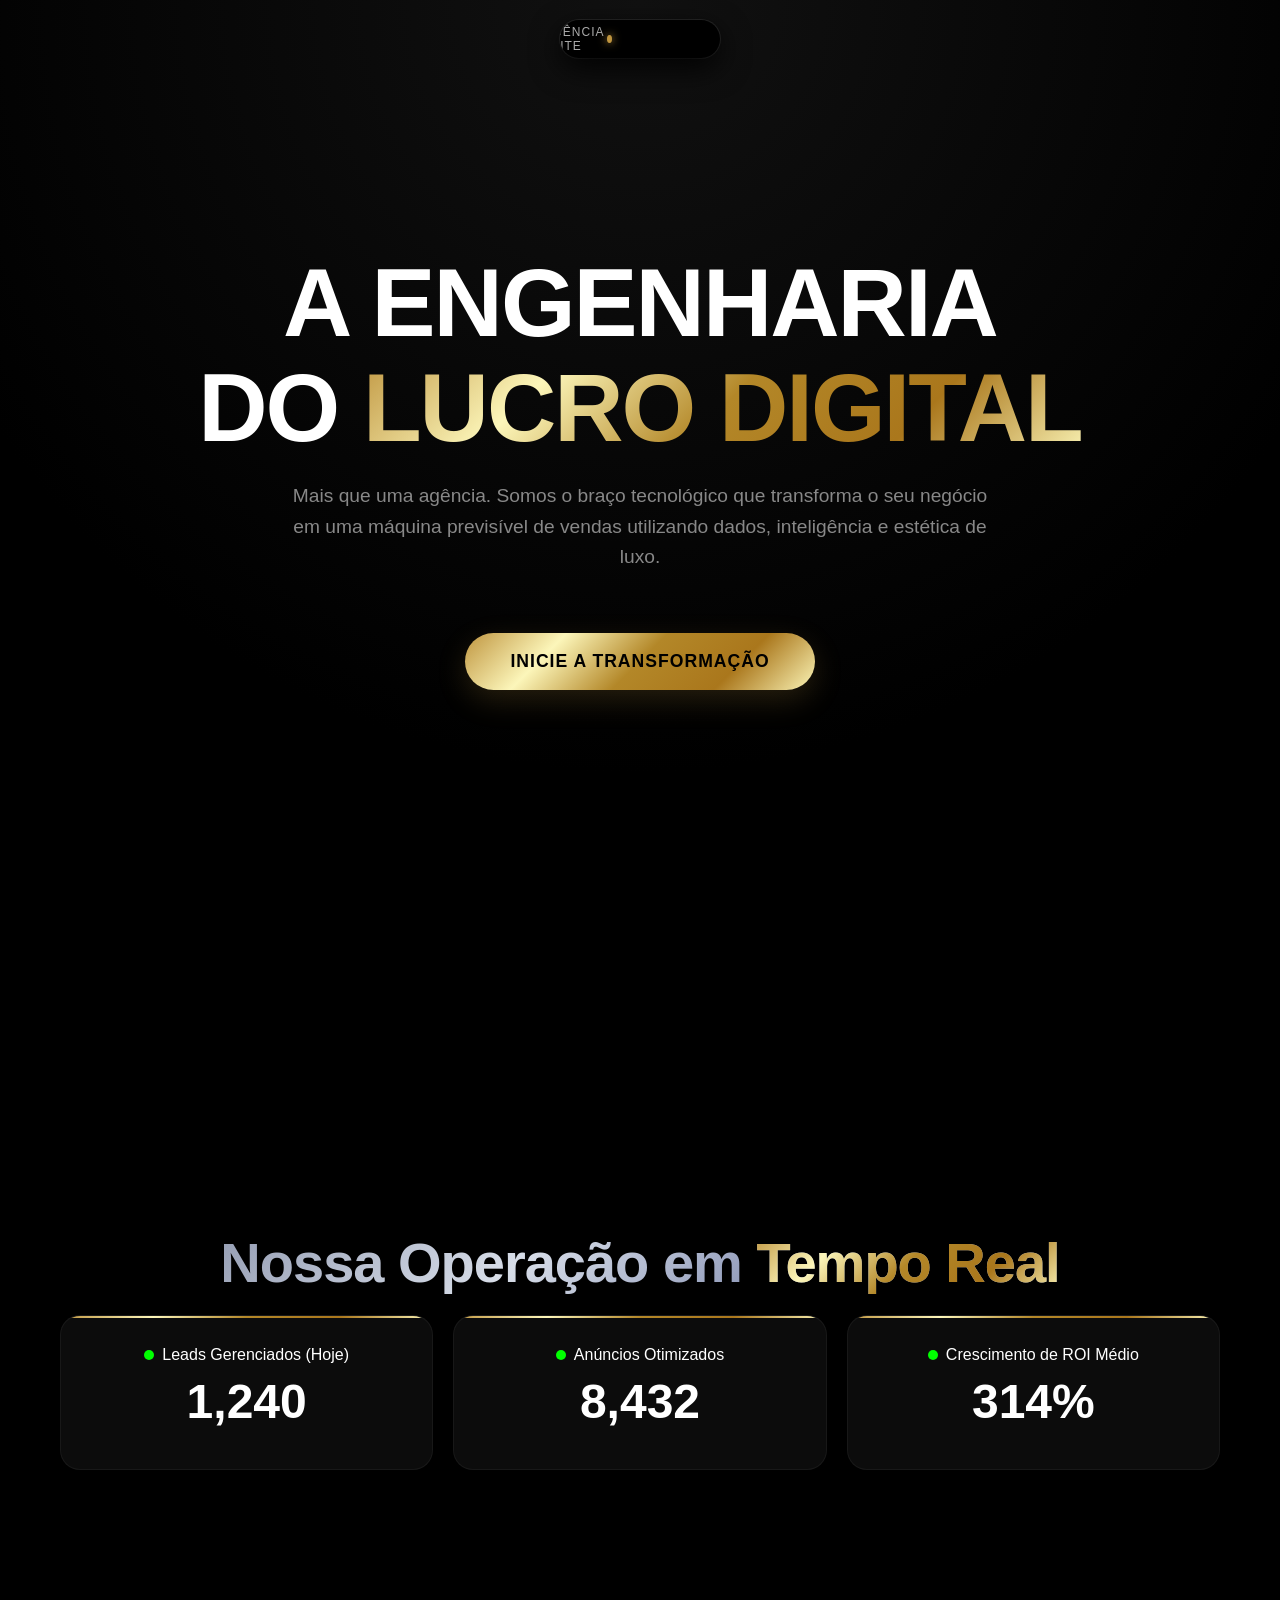
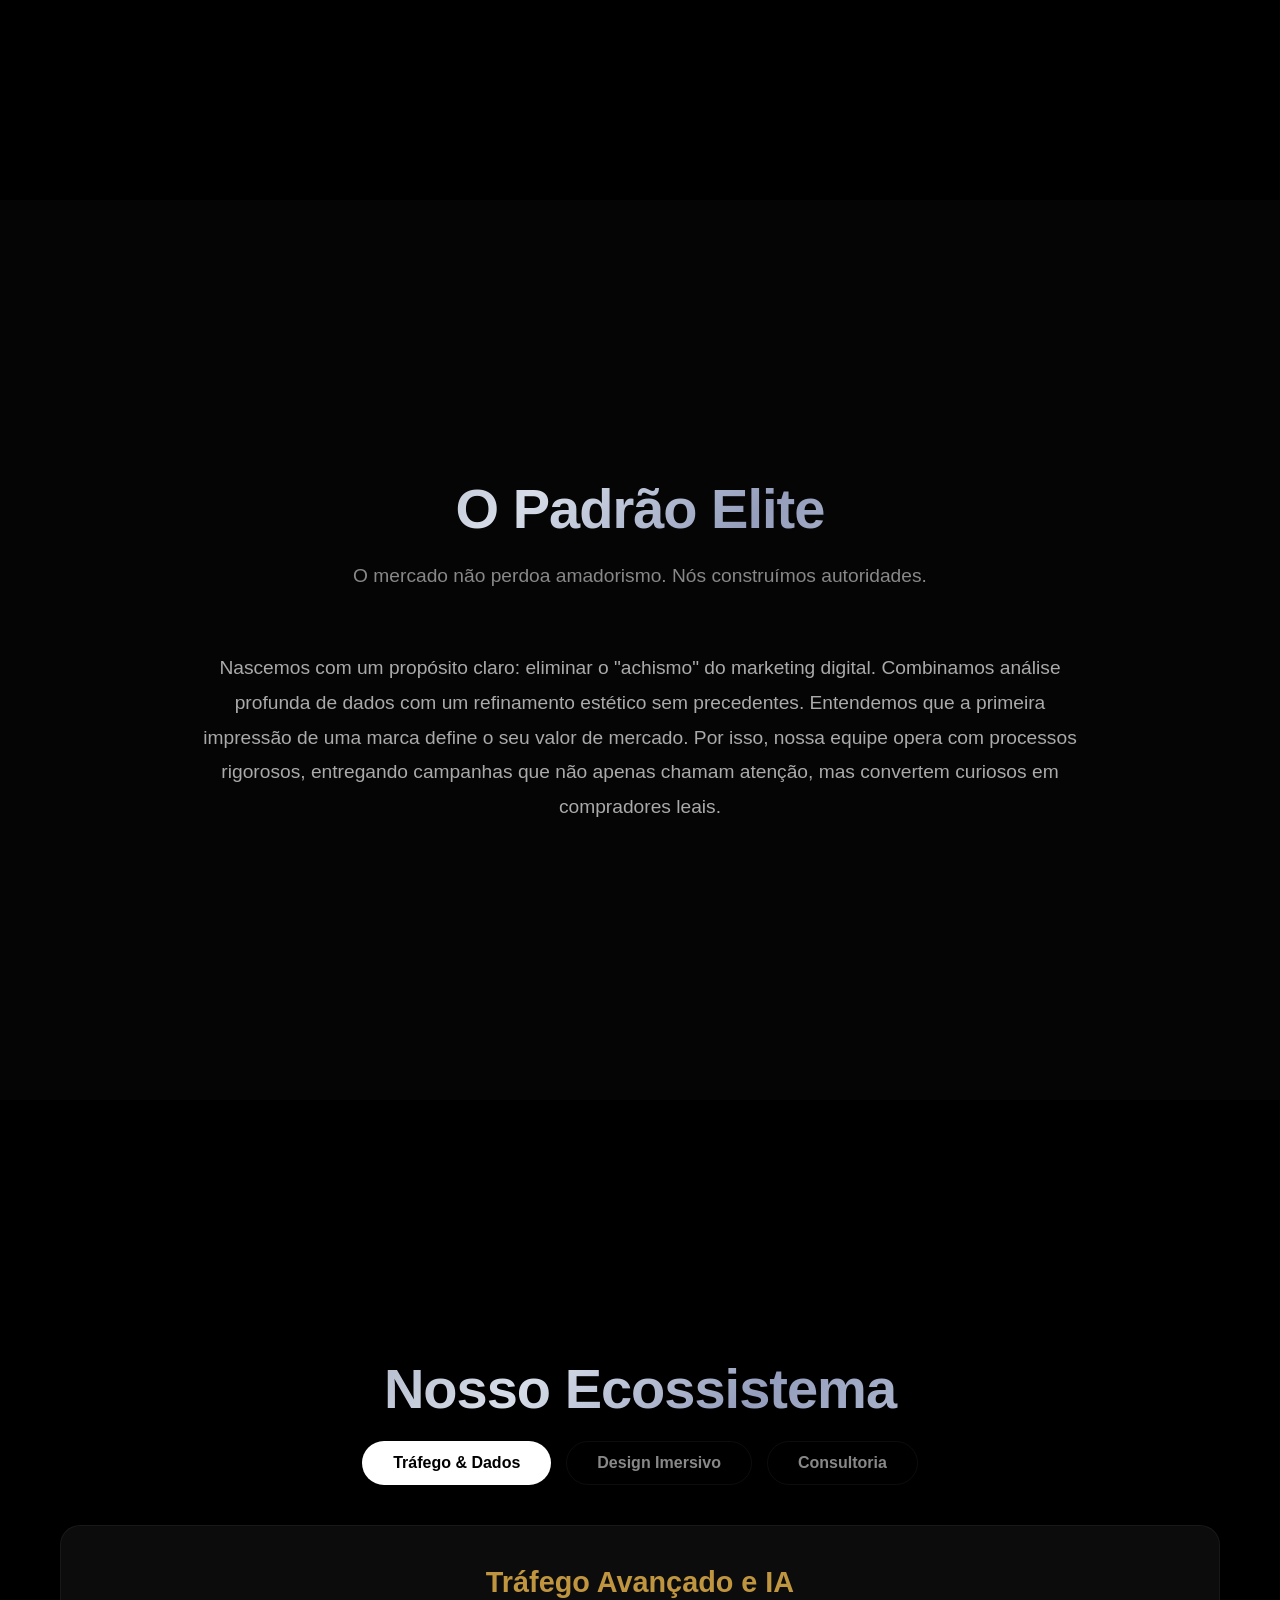
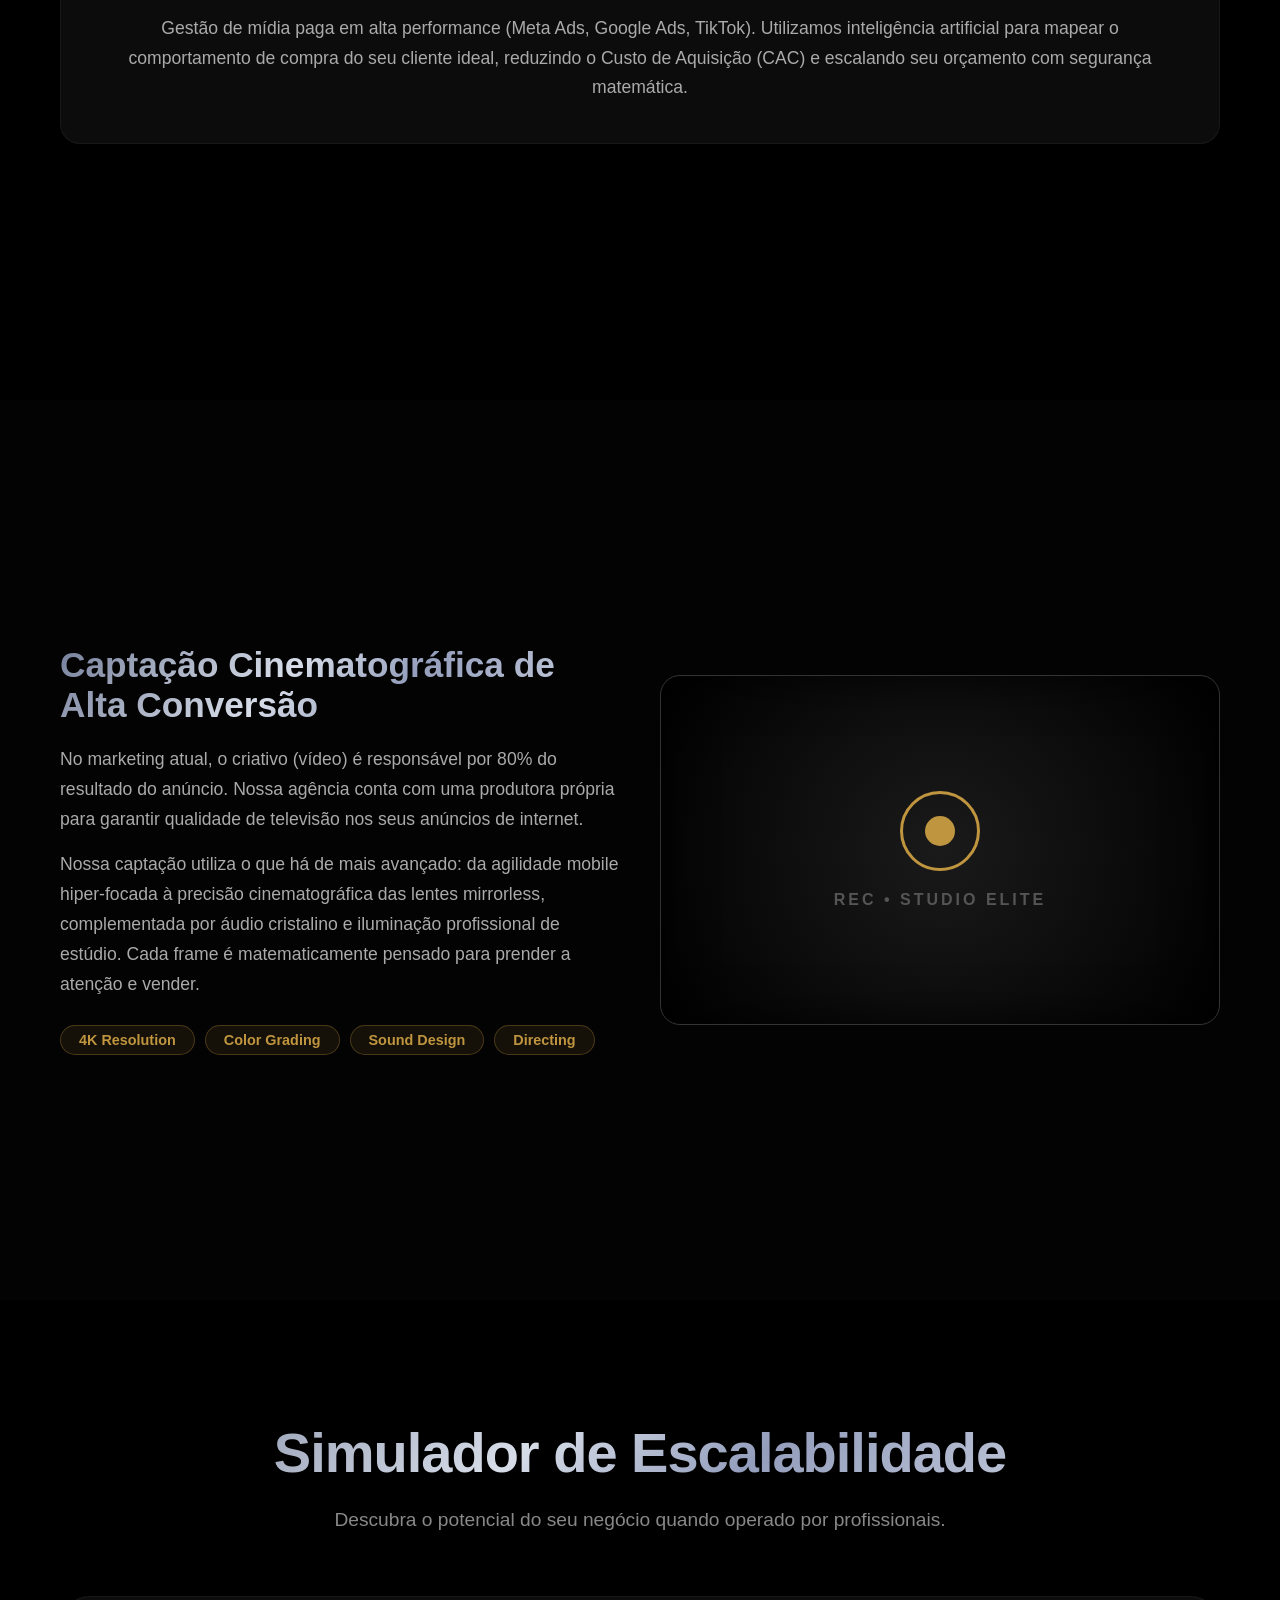
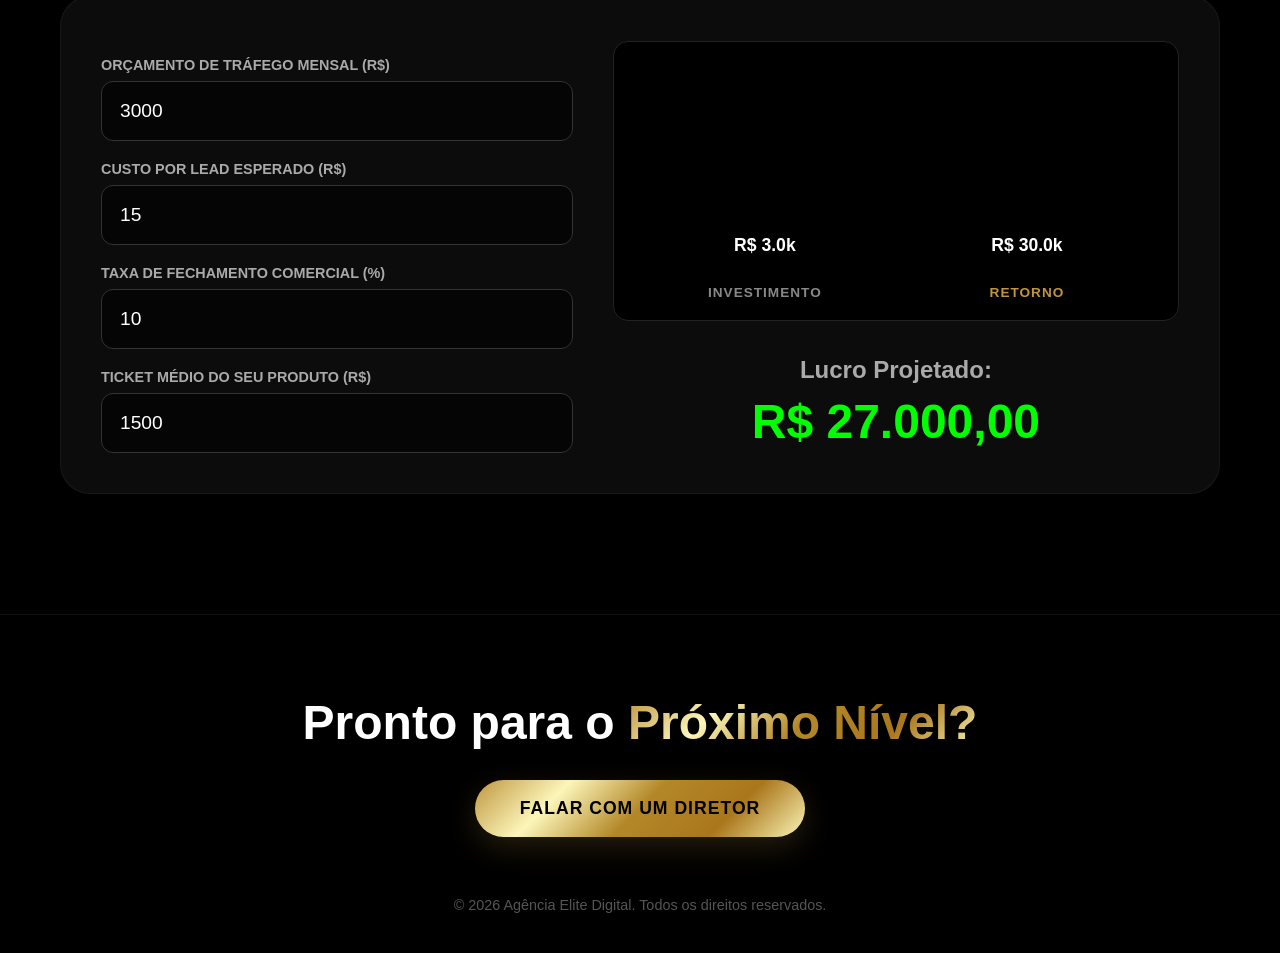
==== commit e569c5a0: "Update index.html" ====
--- a/index.html
+++ b/index.html
@@ -4,286 +4,37 @@
     <meta charset="UTF-8">
     <meta name="viewport" content="width=device-width, initial-scale=1.0, maximum-scale=1.0, user-scalable=no, viewport-fit=cover">
     <title>Agência Elite Digital | Inteligência e Performance</title>
-    <style>
-        /* Variáveis de Cores - O mais alto nível de luxo digital */
-        :root {
-            --bg-absolute-black: #000000;
-            --bg-section-alt: #050505;
-            --gold-gradient: linear-gradient(135deg, #BF953F 0%, #FCF6BA 25%, #B38728 50%, #AA771C 75%, #FBF5B7 100%);
-            --silver-gradient: linear-gradient(135deg, #757F9A 0%, #D7DDE8 40%, #949EBC 60%, #D7DDE8 100%);
-            --glass-bg: rgba(20, 20, 20, 0.6);
-            --glass-border: rgba(255, 255, 255, 0.05);
-            --text-main: #FFFFFF;
-            --text-muted: #888888;
-        }
-
-        * {
-            margin: 0;
-            padding: 0;
-            box-sizing: border-box;
-            font-family: -apple-system, BlinkMacSystemFont, 'SF Pro Display', 'Segoe UI', Roboto, sans-serif;
-            -webkit-tap-highlight-color: transparent;
-        }
-
-        body {
-            background-color: var(--bg-absolute-black);
-            color: var(--text-main);
-            overflow-x: hidden;
-            scroll-behavior: smooth;
-        }
-
-        /* --- ILHA DINÂMICA (NOTCH) --- */
-        .island-container {
-            position: fixed;
-            top: 20px;
-            left: 50%;
-            transform: translateX(-50%);
-            z-index: 9999;
-        }
-
-        .dynamic-island {
-            background-color: #000;
-            border-radius: 40px;
-            width: 160px;
-            height: 38px;
-            cursor: pointer;
-            box-shadow: 0 10px 30px rgba(0, 0, 0, 0.9), 0 0 0 1px rgba(255, 255, 255, 0.1);
-            transition: all 0.5s cubic-bezier(0.2, 0.8, 0.2, 1.2);
-            display: flex;
-            align-items: center;
-            justify-content: center;
-            overflow: hidden;
-            position: relative;
-        }
-
-        .dynamic-island.expanded {
-            width: 320px;
-            height: 250px;
-            border-radius: 30px;
-            padding: 20px;
-            flex-direction: column;
-            justify-content: flex-start;
-        }
-
-        .island-notif {
-            display: flex;
-            justify-content: space-between;
-            width: 100%;
-            padding: 0 20px;
-            transition: opacity 0.3s;
-        }
-
-        .island-notif span {
-            font-size: 0.75rem;
-            color: #aaa;
-            letter-spacing: 1px;
-        }
-
-        .dynamic-island.expanded .island-notif { opacity: 0; position: absolute; }
-
-        .island-menu {
-            opacity: 0;
-            visibility: hidden;
-            transform: translateY(10px);
-            transition: all 0.3s ease 0.1s;
-            width: 100%;
-            display: flex;
-            flex-direction: column;
-            gap: 15px;
-            margin-top: 10px;
-        }
-
-        .dynamic-island.expanded .island-menu {
-            opacity: 1; visibility: visible; transform: translateY(0);
-        }
-
-        .island-menu a {
-            color: var(--text-main);
-            text-decoration: none;
-            font-size: 1.1rem;
-            font-weight: 600;
-            padding: 10px;
-            border-bottom: 1px solid var(--glass-border);
-            text-align: left;
-        }
-        .island-menu a:last-child { border: none; color: #BF953F; }
-
-        /* --- SEÇÕES GERAIS --- */
-        section {
-            padding: 100px 20px;
-            min-height: 100vh;
-            display: flex;
-            flex-direction: column;
-            justify-content: center;
-            align-items: center;
-            position: relative;
-        }
-
-        .container {
-            max-width: 1200px;
-            width: 100%;
-            margin: 0 auto;
-        }
-
-        .section-title {
-            font-size: clamp(2rem, 5vw, 3.5rem);
-            background: var(--silver-gradient);
-            -webkit-background-clip: text;
-            -webkit-text-fill-color: transparent;
-            margin-bottom: 20px;
-            text-align: center;
-            letter-spacing: -1px;
-        }
-
-        .section-subtitle {
-            text-align: center;
-            color: var(--text-muted);
-            font-size: 1.2rem;
-            margin-bottom: 60px;
-            max-width: 700px;
-            margin-left: auto;
-            margin-right: auto;
-        }
-
-        /* --- 1. HERO SECTION --- */
-        .hero { background: radial-gradient(circle at top, #111 0%, #000 70%); text-align: center; }
-        .hero h1 {
-            font-size: clamp(3rem, 8vw, 6rem);
-            font-weight: 900;
-            line-height: 1.1;
-            margin-bottom: 20px;
-            letter-spacing: -2px;
-        }
-        .hero h1 .gold { background: var(--gold-gradient); -webkit-background-clip: text; -webkit-text-fill-color: transparent; }
-        
-        .btn-master {
-            background: var(--gold-gradient);
-            color: #000;
-            padding: 18px 45px;
-            font-size: 1.1rem;
-            font-weight: 800;
-            border-radius: 50px;
-            text-decoration: none;
-            text-transform: uppercase;
-            letter-spacing: 1px;
-            display: inline-block;
-            transition: transform 0.2s, box-shadow 0.2s;
-            box-shadow: 0 10px 30px rgba(191, 149, 63, 0.2);
-        }
-        .btn-master:active { transform: scale(0.95); }
-
-        /* --- 2. MÉTRICAS EM TEMPO REAL --- */
-        .metrics-grid {
-            display: grid;
-            grid-template-columns: repeat(auto-fit, minmax(250px, 1fr));
-            gap: 20px;
-            width: 100%;
-        }
-        .metric-card {
-            background: var(--glass-bg);
-            border: 1px solid var(--glass-border);
-            padding: 30px;
-            border-radius: 20px;
-            text-align: center;
-            position: relative;
-            overflow: hidden;
-        }
-        .metric-card::before {
-            content: ''; position: absolute; top: 0; left: 0; width: 100%; height: 2px; background: var(--gold-gradient);
-        }
-        .metric-value {
-            font-size: 3rem; font-weight: 900; color: #fff; margin: 10px 0;
-            font-variant-numeric: tabular-nums; /* Mantém os números fixos ao piscar */
-        }
-        .live-dot {
-            display: inline-block; width: 10px; height: 10px; background: #0f0; border-radius: 50%;
-            animation: pulse 1.5s infinite; margin-right: 8px;
-        }
-        @keyframes pulse { 0% { opacity: 1; box-shadow: 0 0 10px #0f0; } 50% { opacity: 0.3; } 100% { opacity: 1; box-shadow: 0 0 10px #0f0; } }
-
-        /* --- 3. SOBRE NÓS (A EMPRESA) --- */
-        .about-section { background-color: var(--bg-section-alt); }
-        .about-text { font-size: 1.2rem; color: #aaa; line-height: 1.8; text-align: justify; }
-
-        /* --- 4. ABAS PROFISSIONAIS (SERVIÇOS) --- */
-        .tabs-container { width: 100%; }
-        .tabs-header {
-            display: flex; justify-content: center; gap: 10px; margin-bottom: 40px; flex-wrap: wrap;
-        }
-        .tab-btn {
-            background: rgba(255,255,255,0.05); color: #888; border: 1px solid var(--glass-border);
-            padding: 12px 30px; border-radius: 30px; font-size: 1rem; font-weight: 600;
-            cursor: pointer; transition: all 0.3s;
-        }
-        .tab-btn.active { background: #fff; color: #000; }
-        .tab-content { display: none; background: var(--glass-bg); padding: 40px; border-radius: 20px; border: 1px solid var(--glass-border); }
-        .tab-content.active { display: block; animation: fadeIn 0.5s; }
-        @keyframes fadeIn { from { opacity: 0; transform: translateY(10px); } to { opacity: 1; transform: translateY(0); } }
-
-        /* --- 5. ENGENHARIA AUDIOVISUAL --- */
-        .av-grid {
-            display: grid; grid-template-columns: 1fr; gap: 30px; align-items: center;
-        }
-        @media(min-width: 768px){ .av-grid { grid-template-columns: 1fr 1fr; } }
-        .av-text h3 { font-size: 2rem; margin-bottom: 20px; background: var(--silver-gradient); -webkit-background-clip: text; -webkit-text-fill-color: transparent;}
-        .av-tags { display: flex; flex-wrap: wrap; gap: 10px; margin-top: 20px; }
-        .av-tag { background: rgba(191, 149, 63, 0.1); border: 1px solid rgba(191, 149, 63, 0.3); color: #BF953F; padding: 5px 15px; border-radius: 20px; font-size: 0.85rem; }
-
-        /* --- 6. CALCULADORA DE ROI AVANÇADA COM GRÁFICO --- */
-        .roi-wrapper {
-            display: grid; grid-template-columns: 1fr; gap: 40px; background: var(--glass-bg); border: 1px solid var(--glass-border); padding: 40px; border-radius: 30px;
-        }
-        @media(min-width: 900px){ .roi-wrapper { grid-template-columns: 1fr 1fr; } }
-        .calc-inputs label { display: block; margin-top: 15px; color: #aaa; font-size: 0.9rem; margin-bottom: 5px; }
-        .calc-inputs input {
-            width: 100%; background: rgba(0,0,0,0.5); border: 1px solid #333; color: #fff; padding: 15px; border-radius: 10px; font-size: 1.1rem; outline: none;
-        }
-        .calc-inputs input:focus { border-color: #BF953F; }
-        
-        /* Gráfico em CSS */
-        .chart-container { display: flex; align-items: flex-end; justify-content: space-around; height: 250px; background: #000; padding: 20px; border-radius: 15px; border: 1px solid #222; position: relative; }
-        .bar-group { display: flex; flex-direction: column; align-items: center; width: 40%; }
-        .bar { width: 100%; border-radius: 5px 5px 0 0; transition: height 0.5s ease-out; position: relative; }
-        .bar-invest { background: var(--silver-gradient); height: 20%; }
-        .bar-return { background: var(--gold-gradient); height: 50%; box-shadow: 0 -5px 20px rgba(191, 149, 63, 0.4); }
-        .bar-label { margin-top: 10px; color: #888; font-size: 0.8rem; font-weight: bold; }
-        .chart-value { position: absolute; top: -30px; font-weight: bold; font-size: 1rem; color: #fff; width: 100%; text-align: center; }
-
-        .roi-final-text { text-align: center; margin-top: 30px; font-size: 2rem; font-weight: 900; }
-        .roi-final-text span { color: #0f0; }
-
-        /* --- 7. FOOTER/CONTATO --- */
-        footer { padding: 80px 20px; text-align: center; border-top: 1px solid #111; }
-    </style>
+    <link rel="stylesheet" href="style.css">
+    <script src="script.js" defer></script>
 </head>
 <body>
 
     <div class="island-container">
-        <div class="dynamic-island" id="dynamicIsland" onclick="toggleIsland()">
+        <div class="dynamic-island" id="dynamicIsland">
             <div class="island-notif">
                 <span>AGÊNCIA ELITE</span>
-                <span style="color:var(--gold-gradient);">STATUS: ATIVO</span>
+                <span class="status-dot"></span>
             </div>
             <div class="island-menu">
-                <a href="#empresa">A Empresa</a>
-                <a href="#servicos">Metodologia</a>
-                <a href="#roi">Simular ROI</a>
-                <a href="https://wa.me/SEUNUMERO">Consultoria VIP</a>
+                <a href="#empresa" class="menu-link">A Empresa</a>
+                <a href="#servicos" class="menu-link">Metodologia</a>
+                <a href="#roi" class="menu-link">Simular ROI</a>
+                <a href="https://wa.me/SEUNUMERO" class="menu-link highlight">Consultoria VIP</a>
             </div>
         </div>
     </div>
 
-    <section class="hero">
-        <div class="container">
-            <h1>A ENGENHARIA <br>DO <span class="gold">LUCRO DIGITAL</span></h1>
-            <p class="section-subtitle" style="font-size: 1.4rem;">Mais que uma agência. Somos o braço tecnológico que transforma o seu negócio em uma máquina previsível de vendas utilizando dados, inteligência e estética de luxo.</p>
+    <section id="inicio" class="hero">
+        <div class="container reveal">
+            <h1>A ENGENHARIA <br>DO <span class="gold-text">LUCRO DIGITAL</span></h1>
+            <p class="section-subtitle">Mais que uma agência. Somos o braço tecnológico que transforma o seu negócio em uma máquina previsível de vendas utilizando dados, inteligência e estética de luxo.</p>
             <a href="#roi" class="btn-master">Inicie a Transformação</a>
         </div>
     </section>
 
     <section id="metricas">
-        <div class="container">
-            <h2 class="section-title">Nossa Operação em <span style="background:var(--gold-gradient);-webkit-background-clip:text;-webkit-text-fill-color:transparent;">Tempo Real</span></h2>
+        <div class="container reveal">
+            <h2 class="section-title">Nossa Operação em <span class="gold-text">Tempo Real</span></h2>
             <div class="metrics-grid">
                 <div class="metric-card">
                     <p><span class="live-dot"></span>Leads Gerenciados (Hoje)</p>
@@ -302,7 +53,7 @@
     </section>
 
     <section id="empresa" class="about-section">
-        <div class="container">
+        <div class="container reveal">
             <h2 class="section-title">O Padrão Elite</h2>
             <p class="section-subtitle">O mercado não perdoa amadorismo. Nós construímos autoridades.</p>
             <p class="about-text">
@@ -312,42 +63,38 @@
     </section>
 
     <section id="servicos">
-        <div class="container">
+        <div class="container reveal">
             <h2 class="section-title">Nosso Ecossistema</h2>
             
             <div class="tabs-container">
                 <div class="tabs-header">
-                    <button class="tab-btn active" onclick="openTab('tab-trafego')">Tráfego & Dados</button>
-                    <button class="tab-btn" onclick="openTab('tab-design')">Design Imersivo</button>
-                    <button class="tab-btn" onclick="openTab('tab-estrategia')">Consultoria</button>
+                    <button class="tab-btn active" data-target="tab-trafego">Tráfego & Dados</button>
+                    <button class="tab-btn" data-target="tab-design">Design Imersivo</button>
+                    <button class="tab-btn" data-target="tab-estrategia">Consultoria</button>
                 </div>
 
                 <div id="tab-trafego" class="tab-content active">
-                    <h3 style="color:#BF953F; margin-bottom:15px; font-size:1.8rem;">Tráfego Avançado e IA</h3>
-                    <p style="color:#aaa; line-height:1.6;">Gestão de mídia paga em alta performance (Meta Ads, Google Ads, TikTok). Utilizamos inteligência artificial para mapear o comportamento de compra do seu cliente ideal, reduzindo o Custo de Aquisição (CAC) e escalando seu orçamento com segurança matemática.</p>
+                    <h3>Tráfego Avançado e IA</h3>
+                    <p>Gestão de mídia paga em alta performance (Meta Ads, Google Ads, TikTok). Utilizamos inteligência artificial para mapear o comportamento de compra do seu cliente ideal, reduzindo o Custo de Aquisição (CAC) e escalando seu orçamento com segurança matemática.</p>
                 </div>
                 <div id="tab-design" class="tab-content">
-                    <h3 style="color:#BF953F; margin-bottom:15px; font-size:1.8rem;">UX/UI & Identidade Visual</h3>
-                    <p style="color:#aaa; line-height:1.6;">Construímos Landing Pages (como esta) e e-commerces pautados na psicologia das cores e arquitetura de luxo. A percepção de valor do seu produto aumenta imediatamente quando embalado pela nossa engenharia de design.</p>
+                    <h3>UX/UI & Identidade Visual</h3>
+                    <p>Construímos Landing Pages e e-commerces pautados na psicologia das cores e arquitetura de luxo. A percepção de valor do seu produto aumenta imediatamente quando embalado pela nossa engenharia de design.</p>
                 </div>
                 <div id="tab-estrategia" class="tab-content">
-                    <h3 style="color:#BF953F; margin-bottom:15px; font-size:1.8rem;">Growth Hacking</h3>
-                    <p style="color:#aaa; line-height:1.6;">Analisamos todo o seu funil de vendas, do clique no anúncio até o fechamento no WhatsApp ou Checkout. Identificamos gargalos e implementamos melhorias rápidas para destrancar faturamentos paralisados.</p>
+                    <h3>Growth Hacking</h3>
+                    <p>Analisamos todo o seu funil de vendas, do clique no anúncio até o fechamento no WhatsApp ou Checkout. Identificamos gargalos e implementamos melhorias rápidas para destrancar faturamentos paralisados.</p>
                 </div>
             </div>
         </div>
     </section>
 
-    <section id="audiovisual" style="background:#030303;">
-        <div class="container av-grid">
+    <section id="audiovisual" class="bg-darker">
+        <div class="container av-grid reveal">
             <div class="av-text">
                 <h3>Captação Cinematográfica de Alta Conversão</h3>
-                <p style="color:#aaa; line-height:1.7; margin-bottom:20px;">
-                    No marketing atual, o criativo (vídeo) é responsável por 80% do resultado do anúncio. Nossa agência conta com uma produtora própria para garantir qualidade de televisão nos seus anúncios de internet.
-                </p>
-                <p style="color:#aaa; line-height:1.7;">
-                    Nossa captação utiliza o que há de mais avançado: da agilidade mobile hiper-focada à precisão cinematográfica das lentes mirrorless, complementada por áudio cristalino e iluminação profissional de estúdio. Cada frame é matematicamente pensado para prender a atenção e vender.
-                </p>
+                <p>No marketing atual, o criativo (vídeo) é responsável por 80% do resultado do anúncio. Nossa agência conta com uma produtora própria para garantir qualidade de televisão nos seus anúncios de internet.</p>
+                <p>Nossa captação utiliza o que há de mais avançado: da agilidade mobile hiper-focada à precisão cinematográfica das lentes mirrorless, complementada por áudio cristalino e iluminação profissional de estúdio. Cada frame é matematicamente pensado para prender a atenção e vender.</p>
                 <div class="av-tags">
                     <span class="av-tag">4K Resolution</span>
                     <span class="av-tag">Color Grading</span>
@@ -355,38 +102,36 @@
                     <span class="av-tag">Directing</span>
                 </div>
             </div>
-            <div>
-                <div style="width:100%; height:300px; background:radial-gradient(circle, #222, #000); border-radius:20px; border:1px solid #333; display:flex; align-items:center; justify-content:center; flex-direction:column; box-shadow: inset 0 0 50px #000;">
-                    <div style="width:80px; height:80px; border:3px solid #BF953F; border-radius:50%; display:flex; align-items:center; justify-content:center; animation:pulse 2s infinite;">
-                        <div style="width:30px; height:30px; background:#BF953F; border-radius:50%;"></div>
-                    </div>
-                    <p style="margin-top:20px; color:#555; letter-spacing:2px; font-size:0.9rem;">REC &bull; STUDIO ELITE</p>
+            <div class="av-visual">
+                <div class="rec-indicator">
+                    <div class="rec-dot"></div>
                 </div>
+                <p class="rec-text">REC &bull; STUDIO ELITE</p>
             </div>
         </div>
     </section>
 
     <section id="roi">
-        <div class="container">
+        <div class="container reveal">
             <h2 class="section-title">Simulador de Escalabilidade</h2>
             <p class="section-subtitle">Descubra o potencial do seu negócio quando operado por profissionais.</p>
             
             <div class="roi-wrapper">
                 <div class="calc-inputs">
-                    <label>Orçamento de Tráfego (R$)</label>
-                    <input type="number" id="inp-orcamento" value="3000" oninput="updateChart()">
+                    <label>Orçamento de Tráfego Mensal (R$)</label>
+                    <input type="number" id="inp-orcamento" value="3000">
                     
-                    <label>Custo por Lead/Contato (R$)</label>
-                    <input type="number" id="inp-cpl" value="15" oninput="updateChart()">
+                    <label>Custo por Lead Esperado (R$)</label>
+                    <input type="number" id="inp-cpl" value="15">
                     
-                    <label>Taxa de Fechamento (%)</label>
-                    <input type="number" id="inp-taxa" value="10" oninput="updateChart()">
+                    <label>Taxa de Fechamento Comercial (%)</label>
+                    <input type="number" id="inp-taxa" value="10">
                     
-                    <label>Ticket Médio (Preço do Produto) (R$)</label>
-                    <input type="number" id="inp-ticket" value="1500" oninput="updateChart()">
+                    <label>Ticket Médio do seu Produto (R$)</label>
+                    <input type="number" id="inp-ticket" value="1500">
                 </div>
 
-                <div style="display:flex; flex-direction:column; justify-content:center;">
+                <div class="calc-display">
                     <div class="chart-container">
                         <div class="bar-group">
                             <div class="bar bar-invest" id="bar-invest">
@@ -398,7 +143,7 @@
                             <div class="bar bar-return" id="bar-return">
                                 <div class="chart-value" id="val-return">R$ 30k</div>
                             </div>
-                            <div class="bar-label" style="color:#BF953F;">RETORNO</div>
+                            <div class="bar-label gold-label">RETORNO</div>
                         </div>
                     </div>
                     <div class="roi-final-text">
@@ -411,103 +156,12 @@
     </section>
 
     <footer>
-        <h2 style="font-size: 2.5rem; margin-bottom: 20px;">Pronto para o <span class="gold" style="background:var(--gold-gradient);-webkit-background-clip:text;-webkit-text-fill-color:transparent;">Próximo Nível?</span></h2>
-        <a href="https://wa.me/SEUNUMERO" class="btn-master" style="margin-bottom:40px;">Falar com um Diretor</a>
-        <p style="color:#555; font-size:0.9rem;">&copy; 2026 Agência Elite Digital. Todos os direitos reservados.</p>
+        <div class="container reveal">
+            <h2>Pronto para o <span class="gold-text">Próximo Nível?</span></h2>
+            <a href="https://wa.me/SEUNUMERO" class="btn-master">Falar com um Diretor</a>
+            <p class="copyright">&copy; 2026 Agência Elite Digital. Todos os direitos reservados.</p>
+        </div>
     </footer>
 
-    <script>
-        // --- ILHA DINÂMICA ---
-        const island = document.getElementById('dynamicIsland');
-        let islandOpen = false;
-        function toggleIsland() {
-            if(!islandOpen) {
-                island.classList.add('expanded');
-                islandOpen = true;
-            } else {
-                island.classList.remove('expanded');
-                islandOpen = false;
-            }
-        }
-        
-        // --- MÉTRICAS VIVAS (Simulador de tempo real) ---
-        let leads = 1240;
-        let ads = 8432;
-        setInterval(() => {
-            // Aumenta os leads aleatoriamente a cada 3-6 segundos
-            if(Math.random() > 0.5) {
-                leads += Math.floor(Math.random() * 3);
-                document.getElementById('leads-counter').innerText = leads.toLocaleString();
-            }
-            // Aumenta edições de anúncios rapidamente
-            ads += Math.floor(Math.random() * 5);
-            document.getElementById('ads-counter').innerText = ads.toLocaleString();
-        }, 3000);
-
-        // --- SISTEMA DE ABAS ---
-        function openTab(tabId) {
-            // Remove active de todos os botoes e conteudos
-            document.querySelectorAll('.tab-btn').forEach(btn => btn.classList.remove('active'));
-            document.querySelectorAll('.tab-content').forEach(content => content.classList.remove('active'));
-            
-            // Adiciona no clicado
-            event.target.classList.add('active');
-            document.getElementById(tabId).classList.add('active');
-        }
-
-        // --- CALCULADORA DE ROI E GRÁFICO DINÂMICO ---
-        function formatMoney(value) {
-            return value.toLocaleString('pt-BR', { style: 'currency', currency: 'BRL' });
-        }
-        function formatCompact(value) {
-            if(value >= 1000000) return 'R$ ' + (value/1000000).toFixed(1) + 'M';
-            if(value >= 1000) return 'R$ ' + (value/1000).toFixed(1) + 'k';
-            return 'R$ ' + value.toFixed(0);
-        }
-
-        function updateChart() {
-            const orcamento = parseFloat(document.getElementById('inp-orcamento').value) || 0;
-            const cpl = parseFloat(document.getElementById('inp-cpl').value) || 1;
-            const taxa = (parseFloat(document.getElementById('inp-taxa').value) || 0) / 100;
-            const ticket = parseFloat(document.getElementById('inp-ticket').value) || 0;
-
-            const leads = orcamento / cpl;
-            const vendas = leads * taxa;
-            const faturamento = vendas * ticket;
-            const lucro = faturamento - orcamento;
-
-            // Atualiza os Textos
-            document.getElementById('val-invest').innerText = formatCompact(orcamento);
-            document.getElementById('val-return').innerText = formatCompact(faturamento);
-            document.getElementById('txt-lucro').innerText = formatMoney(lucro);
-
-            // Animação das Barras do Gráfico (Máximo 100% da altura do container)
-            const barInvest = document.getElementById('bar-invest');
-            const barReturn = document.getElementById('bar-return');
-
-            if (faturamento > orcamento && orcamento > 0) {
-                // Se deu lucro, a barra de retorno fica alta (ex: 80%) e a de investimento fica proporcional
-                let razao = orcamento / faturamento;
-                barReturn.style.height = '85%';
-                let investHeight = Math.max(10, 85 * razao); // min 10% para não sumir
-                barInvest.style.height = investHeight + '%';
-                document.getElementById('txt-lucro').style.color = '#0f0'; // Verde
-            } else if (orcamento >= faturamento && orcamento > 0) {
-                // Prejuízo ou empate
-                let razao = faturamento / orcamento;
-                barInvest.style.height = '85%';
-                let returnHeight = Math.max(5, 85 * razao);
-                barReturn.style.height = returnHeight + '%';
-                document.getElementById('txt-lucro').style.color = '#f00'; // Vermelho
-            } else {
-                // Zerado
-                barInvest.style.height = '10%';
-                barReturn.style.height = '10%';
-            }
-        }
-
-        // Chama na inicialização
-        window.onload = updateChart;
-    </script>
 </body>
 </html>
--- a/style.css
+++ b/style.css
@@ -0,0 +1,144 @@
+/* --- VARIÁVEIS DE LUXO E PROFUNDIDADE --- */
+:root {
+    --bg-absolute-black: #000000;
+    --bg-section-alt: #050505;
+    --gold-gradient: linear-gradient(135deg, #BF953F 0%, #FCF6BA 25%, #B38728 50%, #AA771C 75%, #FBF5B7 100%);
+    --silver-gradient: linear-gradient(135deg, #757F9A 0%, #D7DDE8 40%, #949EBC 60%, #D7DDE8 100%);
+    --glass-bg: rgba(20, 20, 20, 0.6);
+    --glass-border: rgba(255, 255, 255, 0.05);
+    --text-main: #FFFFFF;
+    --text-muted: #888888;
+}
+
+/* --- RESET E BASE --- */
+* {
+    margin: 0; padding: 0; box-sizing: border-box;
+    font-family: -apple-system, BlinkMacSystemFont, 'SF Pro Display', 'Segoe UI', Roboto, sans-serif;
+    -webkit-tap-highlight-color: transparent;
+}
+
+body {
+    background-color: var(--bg-absolute-black); color: var(--text-main);
+    overflow-x: hidden; scroll-behavior: smooth;
+}
+
+/* --- UTILITÁRIOS --- */
+.container { max-width: 1200px; width: 100%; margin: 0 auto; padding: 0 20px; }
+.gold-text { background: var(--gold-gradient); -webkit-background-clip: text; -webkit-text-fill-color: transparent; }
+.bg-darker { background-color: #030303; }
+
+/* Animação de Revelação no Scroll (Controlado pelo JS) */
+.reveal { opacity: 0; transform: translateY(40px); transition: all 0.8s cubic-bezier(0.2, 0.8, 0.2, 1); }
+.reveal.active { opacity: 1; transform: translateY(0); }
+
+/* --- ILHA DINÂMICA --- */
+.island-container {
+    position: fixed; top: 20px; left: 50%; transform: translateX(-50%); z-index: 9999;
+}
+
+.dynamic-island {
+    background-color: #000; border-radius: 40px; width: 160px; height: 38px; cursor: pointer;
+    box-shadow: 0 10px 30px rgba(0, 0, 0, 0.9), 0 0 0 1px rgba(255, 255, 255, 0.1);
+    transition: all 0.5s cubic-bezier(0.2, 0.8, 0.2, 1.2);
+    display: flex; align-items: center; justify-content: center; overflow: hidden; position: relative;
+}
+
+.dynamic-island.expanded { width: 320px; height: 260px; border-radius: 30px; padding: 20px; flex-direction: column; justify-content: flex-start; }
+
+.island-notif { display: flex; justify-content: space-between; align-items: center; width: 100%; padding: 0 20px; transition: opacity 0.3s; }
+.island-notif span { font-size: 0.75rem; color: #aaa; letter-spacing: 1px; }
+.status-dot { width: 8px; height: 8px; background: #BF953F; border-radius: 50%; box-shadow: 0 0 8px #BF953F; animation: pulse 2s infinite; }
+.dynamic-island.expanded .island-notif { opacity: 0; position: absolute; pointer-events: none; }
+
+.island-menu {
+    opacity: 0; visibility: hidden; transform: translateY(10px); transition: all 0.3s ease 0.1s;
+    width: 100%; display: flex; flex-direction: column; gap: 15px; margin-top: 10px;
+}
+.dynamic-island.expanded .island-menu { opacity: 1; visibility: visible; transform: translateY(0); }
+.menu-link {
+    color: var(--text-main); text-decoration: none; font-size: 1.1rem; font-weight: 600;
+    padding: 10px; border-bottom: 1px solid var(--glass-border); transition: 0.2s;
+}
+.menu-link:active { transform: scale(0.95); }
+.menu-link.highlight { border: none; color: #BF953F; text-align: center; margin-top: 5px; }
+
+/* --- SEÇÕES GERAIS --- */
+section { padding: 120px 0; min-height: 100vh; display: flex; align-items: center; }
+.section-title {
+    font-size: clamp(2rem, 5vw, 3.5rem); background: var(--silver-gradient);
+    -webkit-background-clip: text; -webkit-text-fill-color: transparent; margin-bottom: 20px; text-align: center; letter-spacing: -1px;
+}
+.section-subtitle { text-align: center; color: var(--text-muted); font-size: 1.2rem; margin: 0 auto 60px; max-width: 700px; line-height: 1.6; }
+
+/* --- BOTÕES --- */
+.btn-master {
+    background: var(--gold-gradient); color: #000; padding: 18px 45px; font-size: 1.1rem; font-weight: 800;
+    border-radius: 50px; text-decoration: none; text-transform: uppercase; letter-spacing: 1px; display: inline-block;
+    transition: transform 0.2s, box-shadow 0.2s; box-shadow: 0 10px 30px rgba(191, 149, 63, 0.2); border: none; cursor: pointer;
+}
+.btn-master:active { transform: scale(0.95); box-shadow: 0 5px 15px rgba(191, 149, 63, 0.5); }
+
+/* --- 1. HERO --- */
+.hero { background: radial-gradient(circle at top, #111 0%, #000 70%); text-align: center; padding-top: 160px; }
+.hero h1 { font-size: clamp(3rem, 8vw, 6rem); font-weight: 900; line-height: 1.1; margin-bottom: 20px; letter-spacing: -2px; }
+
+/* --- 2. MÉTRICAS --- */
+.metrics-grid { display: grid; grid-template-columns: repeat(auto-fit, minmax(280px, 1fr)); gap: 20px; }
+.metric-card {
+    background: var(--glass-bg); backdrop-filter: blur(10px); border: 1px solid var(--glass-border); padding: 30px; border-radius: 20px; text-align: center; position: relative; overflow: hidden;
+}
+.metric-card::before { content: ''; position: absolute; top: 0; left: 0; width: 100%; height: 2px; background: var(--gold-gradient); }
+.metric-value { font-size: 3rem; font-weight: 900; color: #fff; margin: 10px 0; font-variant-numeric: tabular-nums; }
+.live-dot { display: inline-block; width: 10px; height: 10px; background: #0f0; border-radius: 50%; animation: pulse 1.5s infinite; margin-right: 8px; }
+@keyframes pulse { 0% { opacity: 1; box-shadow: 0 0 10px #0f0; } 50% { opacity: 0.3; } 100% { opacity: 1; box-shadow: 0 0 10px #0f0; } }
+
+/* --- 3. EMPRESA --- */
+.about-section { background-color: var(--bg-section-alt); }
+.about-text { font-size: 1.2rem; color: #aaa; line-height: 1.8; text-align: center; max-width: 900px; margin: 0 auto; }
+
+/* --- 4. ABAS (TABS) --- */
+.tabs-header { display: flex; justify-content: center; gap: 15px; margin-bottom: 40px; flex-wrap: wrap; }
+.tab-btn { background: transparent; color: #888; border: 1px solid var(--glass-border); padding: 12px 30px; border-radius: 30px; font-size: 1rem; font-weight: 600; cursor: pointer; transition: all 0.3s; }
+.tab-btn.active { background: #fff; color: #000; }
+.tab-content { display: none; background: var(--glass-bg); padding: 40px; border-radius: 20px; border: 1px solid var(--glass-border); text-align: center; }
+.tab-content.active { display: block; animation: fadeIn 0.5s; }
+.tab-content h3 { color: #BF953F; font-size: 1.8rem; margin-bottom: 15px; }
+.tab-content p { color: #aaa; line-height: 1.7; font-size: 1.1rem; }
+@keyframes fadeIn { from { opacity: 0; transform: translateY(10px); } to { opacity: 1; transform: translateY(0); } }
+
+/* --- 5. AUDIOVISUAL --- */
+.av-grid { display: grid; grid-template-columns: 1fr; gap: 40px; align-items: center; }
+@media(min-width: 768px){ .av-grid { grid-template-columns: 1fr 1fr; } }
+.av-text h3 { font-size: 2.2rem; margin-bottom: 20px; background: var(--silver-gradient); -webkit-background-clip: text; -webkit-text-fill-color: transparent; }
+.av-text p { color: #aaa; line-height: 1.7; margin-bottom: 15px; font-size: 1.1rem; }
+.av-tags { display: flex; flex-wrap: wrap; gap: 10px; margin-top: 25px; }
+.av-tag { background: rgba(191, 149, 63, 0.1); border: 1px solid rgba(191, 149, 63, 0.3); color: #BF953F; padding: 6px 18px; border-radius: 20px; font-size: 0.9rem; font-weight: 600; }
+.av-visual { height: 350px; background: radial-gradient(circle, #1a1a1a, #000); border-radius: 20px; border: 1px solid #333; display: flex; align-items: center; justify-content: center; flex-direction: column; box-shadow: inset 0 0 50px rgba(0,0,0,0.8); }
+.rec-indicator { width: 80px; height: 80px; border: 3px solid #BF953F; border-radius: 50%; display: flex; align-items: center; justify-content: center; animation: pulse 2s infinite; }
+.rec-dot { width: 30px; height: 30px; background: #BF953F; border-radius: 50%; }
+.rec-text { margin-top: 20px; color: #555; letter-spacing: 3px; font-size: 1rem; font-weight: bold; }
+
+/* --- 6. CALCULADORA ROI --- */
+.roi-wrapper { display: grid; grid-template-columns: 1fr; gap: 40px; background: var(--glass-bg); backdrop-filter: blur(15px); border: 1px solid var(--glass-border); padding: 40px; border-radius: 30px; }
+@media(min-width: 900px){ .roi-wrapper { grid-template-columns: 1fr 1.2fr; } }
+.calc-inputs label { display: block; margin-top: 20px; color: #aaa; font-size: 0.9rem; font-weight: 600; margin-bottom: 8px; text-transform: uppercase; }
+.calc-inputs input { width: 100%; background: rgba(0,0,0,0.6); border: 1px solid #333; color: #fff; padding: 18px; border-radius: 12px; font-size: 1.2rem; outline: none; transition: 0.3s; }
+.calc-inputs input:focus { border-color: #BF953F; box-shadow: 0 0 15px rgba(191, 149, 63, 0.2); }
+
+.calc-display { display: flex; flex-direction: column; justify-content: center; }
+.chart-container { display: flex; align-items: flex-end; justify-content: space-around; height: 280px; background: #000; padding: 20px; border-radius: 15px; border: 1px solid #222; }
+.bar-group { display: flex; flex-direction: column; align-items: center; width: 45%; }
+.bar { width: 100%; border-radius: 8px 8px 0 0; transition: height 0.6s cubic-bezier(0.2, 0.8, 0.2, 1); position: relative; }
+.bar-invest { background: var(--silver-gradient); height: 10%; }
+.bar-return { background: var(--gold-gradient); height: 10%; box-shadow: 0 -5px 25px rgba(191, 149, 63, 0.3); }
+.bar-label { margin-top: 15px; color: #888; font-size: 0.85rem; font-weight: bold; letter-spacing: 1px; }
+.gold-label { color: #BF953F; }
+.chart-value { position: absolute; top: -35px; font-weight: 900; font-size: 1.1rem; color: #fff; width: 100%; text-align: center; }
+
+.roi-final-text { text-align: center; margin-top: 35px; font-size: 1.5rem; font-weight: 700; color: #aaa; }
+.roi-final-text span { display: block; font-size: 3rem; font-weight: 900; color: #0f0; margin-top: 10px; }
+
+/* --- 7. FOOTER --- */
+footer { padding: 80px 20px 40px; text-align: center; border-top: 1px solid #111; }
+footer h2 { font-size: clamp(2rem, 4vw, 3rem); margin-bottom: 30px; }
+.copyright { color: #555; font-size: 0.9rem; margin-top: 60px; }
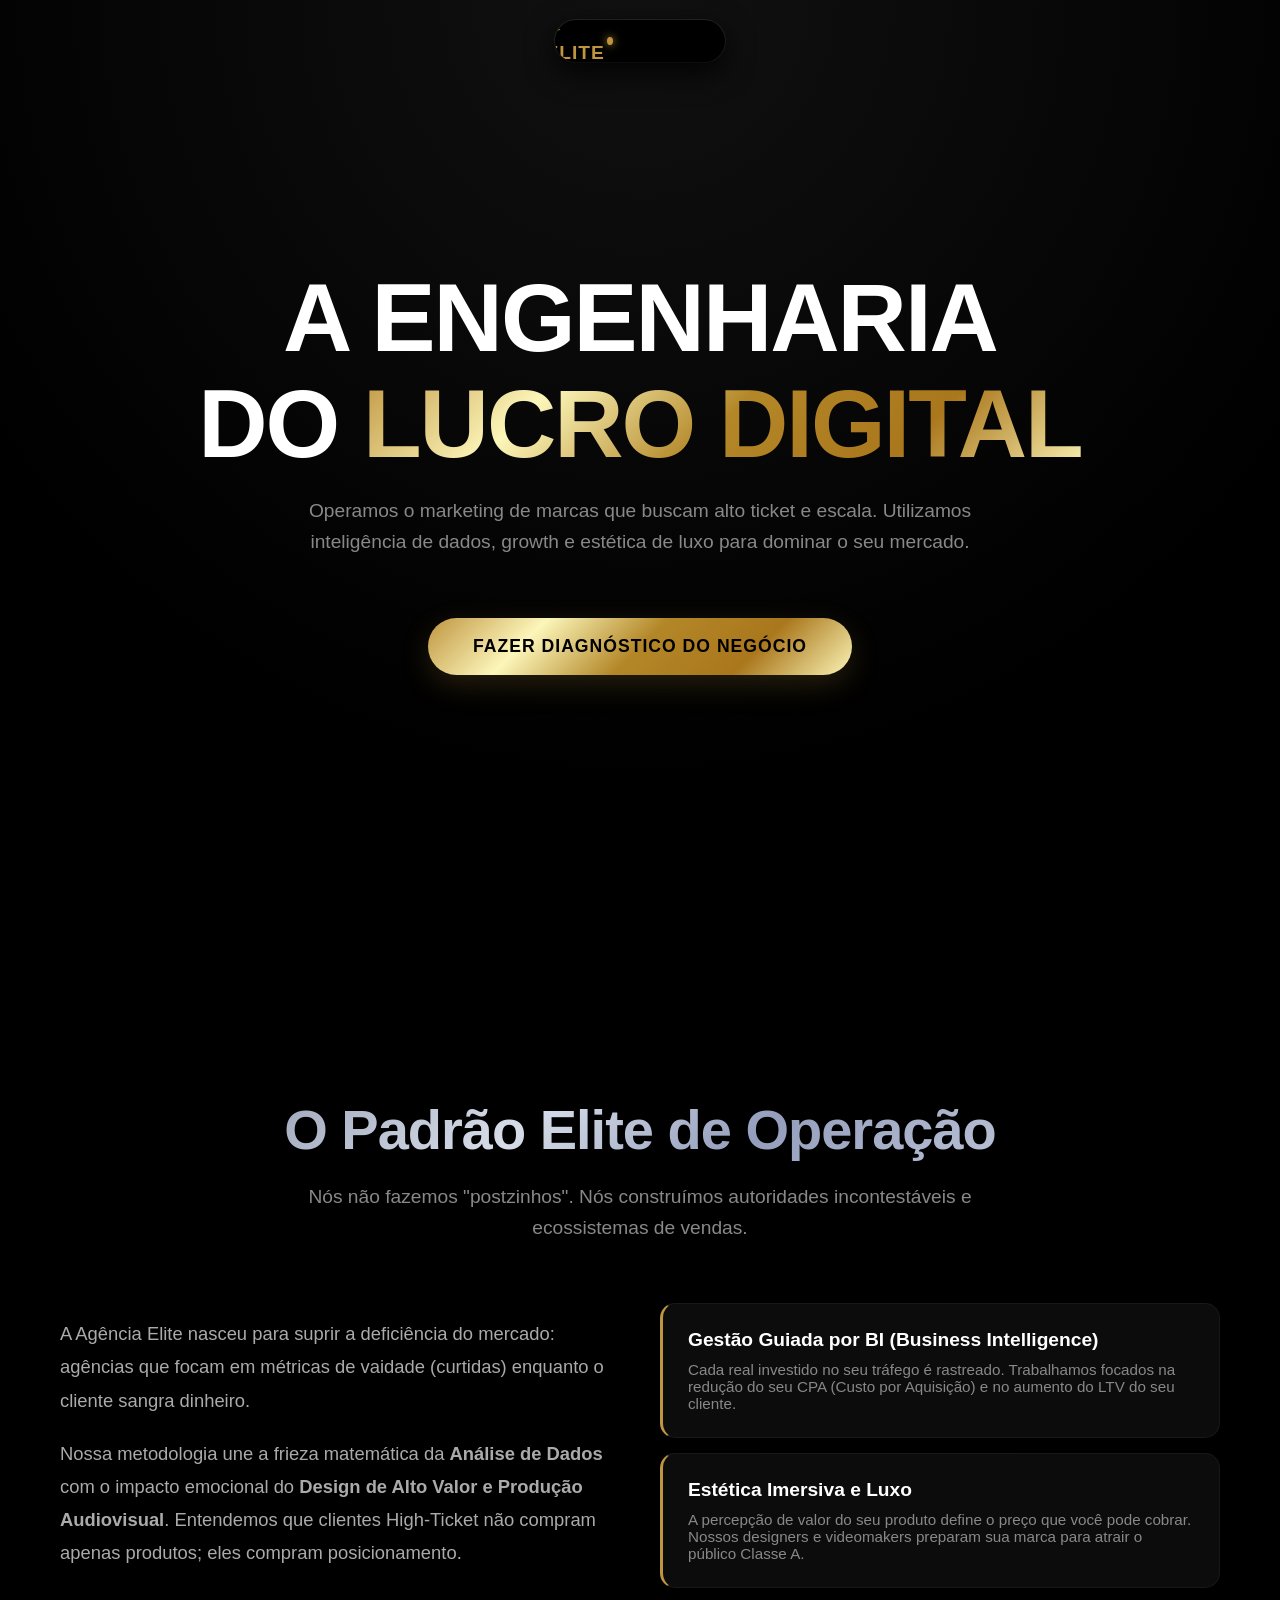
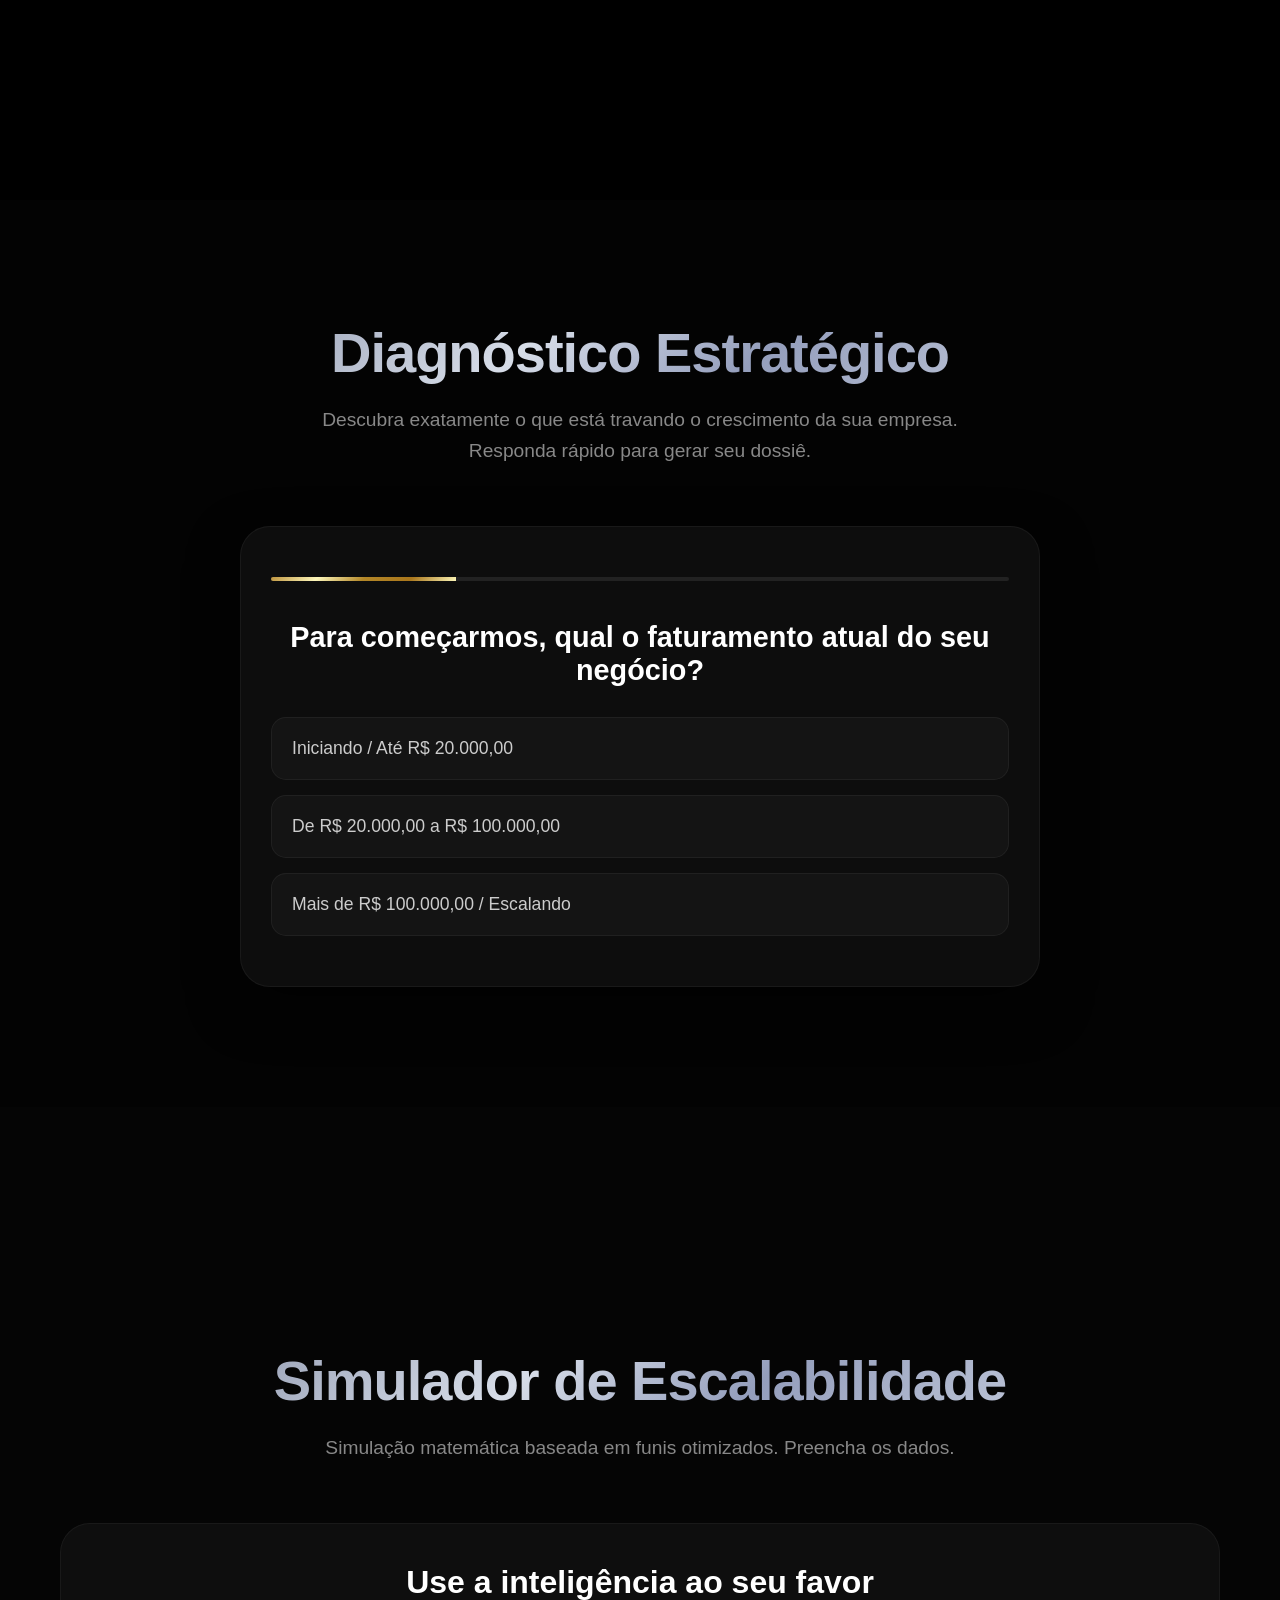
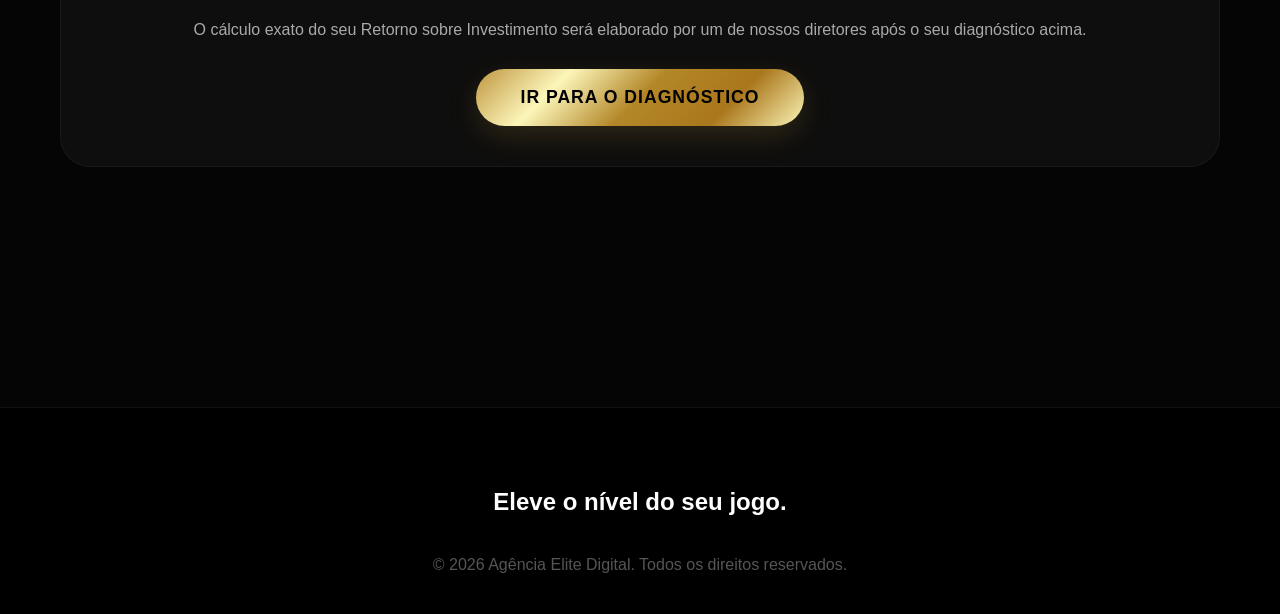
==== commit 390a353d: "Update index.html" ====
--- a/index.html
+++ b/index.html
@@ -3,23 +3,120 @@
 <head>
     <meta charset="UTF-8">
     <meta name="viewport" content="width=device-width, initial-scale=1.0, maximum-scale=1.0, user-scalable=no, viewport-fit=cover">
-    <title>Agência Elite Digital | Inteligência e Performance</title>
-    <link rel="stylesheet" href="style.css">
-    <script src="script.js" defer></script>
+    <title>Agência Elite Digital | Inteligência, Dados e Audiovisual</title>
+    
+    <style>
+        /* --- VARIÁVEIS DE LUXO --- */
+        :root {
+            --bg-absolute-black: #000000;
+            --bg-section-alt: #050505;
+            --gold-gradient: linear-gradient(135deg, #BF953F 0%, #FCF6BA 25%, #B38728 50%, #AA771C 75%, #FBF5B7 100%);
+            --silver-gradient: linear-gradient(135deg, #757F9A 0%, #D7DDE8 40%, #949EBC 60%, #D7DDE8 100%);
+            --glass-bg: rgba(20, 20, 20, 0.6);
+            --glass-border: rgba(255, 255, 255, 0.05);
+            --text-main: #FFFFFF;
+            --text-muted: #888888;
+        }
+
+        * { margin: 0; padding: 0; box-sizing: border-box; font-family: -apple-system, BlinkMacSystemFont, 'SF Pro Display', 'Segoe UI', Roboto, sans-serif; -webkit-tap-highlight-color: transparent; }
+        body { background-color: var(--bg-absolute-black); color: var(--text-main); overflow-x: hidden; scroll-behavior: smooth; }
+        
+        .container { max-width: 1200px; width: 100%; margin: 0 auto; padding: 0 20px; }
+        .gold-text { background: var(--gold-gradient); -webkit-background-clip: text; -webkit-text-fill-color: transparent; }
+        .reveal { opacity: 0; transform: translateY(40px); transition: all 0.8s cubic-bezier(0.2, 0.8, 0.2, 1); }
+        .reveal.active { opacity: 1; transform: translateY(0); }
+
+        /* --- ILHA DINÂMICA COM LOGO --- */
+        .island-container { position: fixed; top: 20px; left: 50%; transform: translateX(-50%); z-index: 9999; }
+        .dynamic-island {
+            background-color: #000; border-radius: 40px; width: 170px; height: 42px; cursor: pointer;
+            box-shadow: 0 10px 30px rgba(0, 0, 0, 0.9), 0 0 0 1px rgba(255, 255, 255, 0.1);
+            transition: all 0.5s cubic-bezier(0.2, 0.8, 0.2, 1.2);
+            display: flex; align-items: center; justify-content: center; overflow: hidden; position: relative;
+        }
+        .dynamic-island.expanded { width: 320px; height: 300px; border-radius: 30px; padding: 20px; flex-direction: column; justify-content: flex-start; }
+        
+        .island-notif { display: flex; justify-content: space-between; align-items: center; width: 100%; padding: 0 15px; transition: opacity 0.3s; }
+        .island-logo { font-size: 1.2rem; color: #BF953F; display: flex; align-items: center; gap: 8px; font-weight: 900; letter-spacing: 1px;}
+        .island-logo img { width: 20px; height: 20px; border-radius: 50%; } /* Para caso você coloque imagem depois */
+        .status-pulse { width: 8px; height: 8px; background: #BF953F; border-radius: 50%; box-shadow: 0 0 8px #BF953F; animation: pulse 2s infinite; }
+        
+        .dynamic-island.expanded .island-notif { opacity: 0; position: absolute; pointer-events: none; }
+        .island-menu { opacity: 0; visibility: hidden; transform: translateY(10px); transition: all 0.3s ease 0.1s; width: 100%; display: flex; flex-direction: column; gap: 15px; margin-top: 10px; }
+        .dynamic-island.expanded .island-menu { opacity: 1; visibility: visible; transform: translateY(0); }
+        .menu-link { color: var(--text-main); text-decoration: none; font-size: 1.1rem; font-weight: 600; padding: 10px; border-bottom: 1px solid var(--glass-border); transition: 0.2s; }
+        .menu-link:active { transform: scale(0.95); }
+        .menu-link.highlight { border: none; color: #BF953F; text-align: center; margin-top: 5px; }
+
+        /* --- BOTÕES E TÍTULOS --- */
+        section { padding: 120px 0; min-height: 100vh; display: flex; align-items: center; }
+        .section-title { font-size: clamp(2rem, 5vw, 3.5rem); background: var(--silver-gradient); -webkit-background-clip: text; -webkit-text-fill-color: transparent; margin-bottom: 20px; text-align: center; letter-spacing: -1px; }
+        .section-subtitle { text-align: center; color: var(--text-muted); font-size: 1.2rem; margin: 0 auto 60px; max-width: 700px; line-height: 1.6; }
+        
+        .btn-master {
+            background: var(--gold-gradient); color: #000; padding: 18px 45px; font-size: 1.1rem; font-weight: 800;
+            border-radius: 50px; text-decoration: none; text-transform: uppercase; letter-spacing: 1px; display: inline-block;
+            transition: transform 0.2s, box-shadow 0.2s; box-shadow: 0 10px 30px rgba(191, 149, 63, 0.2); border: none; cursor: pointer;
+        }
+        .btn-master:active { transform: scale(0.95); }
+
+        /* --- HERO --- */
+        .hero { background: radial-gradient(circle at top, #111 0%, #000 70%); text-align: center; padding-top: 160px; }
+        .hero h1 { font-size: clamp(3rem, 8vw, 6rem); font-weight: 900; line-height: 1.1; margin-bottom: 20px; letter-spacing: -2px; }
+
+        /* --- EMPRESA EXPANDIDA --- */
+        .about-grid { display: grid; grid-template-columns: 1fr; gap: 40px; }
+        @media(min-width: 768px) { .about-grid { grid-template-columns: 1fr 1fr; align-items: center;} }
+        .about-text { font-size: 1.15rem; color: #aaa; line-height: 1.8; margin-bottom: 20px;}
+        .about-card { background: var(--glass-bg); border: 1px solid var(--glass-border); padding: 25px; border-radius: 15px; margin-bottom: 15px; border-left: 3px solid #BF953F; }
+        .about-card h4 { color: #fff; margin-bottom: 10px; font-size: 1.2rem; }
+        .about-card p { color: #888; font-size: 0.95rem; }
+
+        /* --- ESTEIRA INTELIGENTE (QUIZ FUNIL) --- */
+        .funnel-section { background-color: #030303; position: relative; }
+        .funnel-container { background: var(--glass-bg); border: 1px solid var(--glass-border); border-radius: 30px; padding: 50px 30px; max-width: 800px; margin: 0 auto; text-align: center; box-shadow: 0 20px 50px rgba(0,0,0,0.5); min-height: 400px; display: flex; flex-direction: column; justify-content: center; }
+        
+        .funnel-progress { width: 100%; height: 4px; background: #222; border-radius: 4px; margin-bottom: 40px; overflow: hidden; }
+        .funnel-bar { width: 0%; height: 100%; background: var(--gold-gradient); transition: width 0.5s ease; }
+        
+        .funnel-step { display: none; animation: fadeInRight 0.5s ease forwards; }
+        .funnel-step.active { display: block; }
+        
+        .funnel-question { font-size: 1.8rem; font-weight: 700; margin-bottom: 30px; color: #fff; }
+        .funnel-options { display: grid; gap: 15px; }
+        
+        .funnel-btn {
+            background: rgba(255,255,255,0.03); border: 1px solid var(--glass-border); color: #ccc; padding: 20px;
+            border-radius: 15px; font-size: 1.1rem; cursor: pointer; transition: all 0.3s; text-align: left;
+            display: flex; justify-content: space-between; align-items: center;
+        }
+        .funnel-btn:hover { background: rgba(191, 149, 63, 0.1); border-color: #BF953F; color: #fff; transform: translateX(5px); }
+        .funnel-btn::after { content: '→'; opacity: 0; transition: 0.3s; color: #BF953F; }
+        .funnel-btn:hover::after { opacity: 1; }
+
+        .funnel-input { width: 100%; background: rgba(0,0,0,0.5); border: 1px solid #333; color: #fff; padding: 20px; border-radius: 15px; font-size: 1.2rem; margin-bottom: 20px; outline: none; }
+        .funnel-input:focus { border-color: #BF953F; }
+
+        @keyframes fadeInRight { from { opacity: 0; transform: translateX(30px); } to { opacity: 1; transform: translateX(0); } }
+        @keyframes pulse { 0% { opacity: 1; box-shadow: 0 0 10px #BF953F; } 50% { opacity: 0.3; } 100% { opacity: 1; box-shadow: 0 0 10px #BF953F; } }
+
+        /* --- FOOTER --- */
+        footer { padding: 80px 20px 40px; text-align: center; border-top: 1px solid #111; }
+    </style>
 </head>
 <body>
 
     <div class="island-container">
         <div class="dynamic-island" id="dynamicIsland">
             <div class="island-notif">
-                <span>AGÊNCIA ELITE</span>
-                <span class="status-dot"></span>
+                <span class="island-logo">✦ ELITE</span>
+                <span class="status-pulse"></span>
             </div>
             <div class="island-menu">
                 <a href="#empresa" class="menu-link">A Empresa</a>
-                <a href="#servicos" class="menu-link">Metodologia</a>
-                <a href="#roi" class="menu-link">Simular ROI</a>
-                <a href="https://wa.me/SEUNUMERO" class="menu-link highlight">Consultoria VIP</a>
+                <a href="#audiovisual" class="menu-link">Audiovisual</a>
+                <a href="#funil" class="menu-link">Diagnóstico de Escala</a>
+                <a href="#roi" class="menu-link highlight">Calculadora de ROI</a>
             </div>
         </div>
     </div>
@@ -27,141 +124,238 @@
     <section id="inicio" class="hero">
         <div class="container reveal">
             <h1>A ENGENHARIA <br>DO <span class="gold-text">LUCRO DIGITAL</span></h1>
-            <p class="section-subtitle">Mais que uma agência. Somos o braço tecnológico que transforma o seu negócio em uma máquina previsível de vendas utilizando dados, inteligência e estética de luxo.</p>
-            <a href="#roi" class="btn-master">Inicie a Transformação</a>
+            <p class="section-subtitle">Operamos o marketing de marcas que buscam alto ticket e escala. Utilizamos inteligência de dados, growth e estética de luxo para dominar o seu mercado.</p>
+            <button class="btn-master" onclick="document.getElementById('funil').scrollIntoView();">Fazer Diagnóstico do Negócio</button>
         </div>
     </section>
 
-    <section id="metricas">
-        <div class="container reveal">
-            <h2 class="section-title">Nossa Operação em <span class="gold-text">Tempo Real</span></h2>
-            <div class="metrics-grid">
-                <div class="metric-card">
-                    <p><span class="live-dot"></span>Leads Gerenciados (Hoje)</p>
-                    <div class="metric-value" id="leads-counter">1,240</div>
+    <section id="empresa">
+        <div class="container reveal">
+            <h2 class="section-title">O Padrão Elite de Operação</h2>
+            <p class="section-subtitle">Nós não fazemos "postzinhos". Nós construímos autoridades incontestáveis e ecossistemas de vendas.</p>
+            
+            <div class="about-grid">
+                <div>
+                    <p class="about-text">A Agência Elite nasceu para suprir a deficiência do mercado: agências que focam em métricas de vaidade (curtidas) enquanto o cliente sangra dinheiro.</p>
+                    <p class="about-text">Nossa metodologia une a frieza matemática da <strong>Análise de Dados</strong> com o impacto emocional do <strong>Design de Alto Valor e Produção Audiovisual</strong>. Entendemos que clientes High-Ticket não compram apenas produtos; eles compram posicionamento.</p>
                 </div>
-                <div class="metric-card">
-                    <p><span class="live-dot"></span>Anúncios Otimizados</p>
-                    <div class="metric-value" id="ads-counter">8,432</div>
-                </div>
-                <div class="metric-card">
-                    <p><span class="live-dot"></span>Crescimento de ROI Médio</p>
-                    <div class="metric-value">314%</div>
-                </div>
-            </div>
-        </div>
-    </section>
-
-    <section id="empresa" class="about-section">
-        <div class="container reveal">
-            <h2 class="section-title">O Padrão Elite</h2>
-            <p class="section-subtitle">O mercado não perdoa amadorismo. Nós construímos autoridades.</p>
-            <p class="about-text">
-                Nascemos com um propósito claro: eliminar o "achismo" do marketing digital. Combinamos análise profunda de dados com um refinamento estético sem precedentes. Entendemos que a primeira impressão de uma marca define o seu valor de mercado. Por isso, nossa equipe opera com processos rigorosos, entregando campanhas que não apenas chamam atenção, mas convertem curiosos em compradores leais.
-            </p>
-        </div>
-    </section>
-
-    <section id="servicos">
-        <div class="container reveal">
-            <h2 class="section-title">Nosso Ecossistema</h2>
-            
-            <div class="tabs-container">
-                <div class="tabs-header">
-                    <button class="tab-btn active" data-target="tab-trafego">Tráfego & Dados</button>
-                    <button class="tab-btn" data-target="tab-design">Design Imersivo</button>
-                    <button class="tab-btn" data-target="tab-estrategia">Consultoria</button>
-                </div>
-
-                <div id="tab-trafego" class="tab-content active">
-                    <h3>Tráfego Avançado e IA</h3>
-                    <p>Gestão de mídia paga em alta performance (Meta Ads, Google Ads, TikTok). Utilizamos inteligência artificial para mapear o comportamento de compra do seu cliente ideal, reduzindo o Custo de Aquisição (CAC) e escalando seu orçamento com segurança matemática.</p>
-                </div>
-                <div id="tab-design" class="tab-content">
-                    <h3>UX/UI & Identidade Visual</h3>
-                    <p>Construímos Landing Pages e e-commerces pautados na psicologia das cores e arquitetura de luxo. A percepção de valor do seu produto aumenta imediatamente quando embalado pela nossa engenharia de design.</p>
-                </div>
-                <div id="tab-estrategia" class="tab-content">
-                    <h3>Growth Hacking</h3>
-                    <p>Analisamos todo o seu funil de vendas, do clique no anúncio até o fechamento no WhatsApp ou Checkout. Identificamos gargalos e implementamos melhorias rápidas para destrancar faturamentos paralisados.</p>
-                </div>
-            </div>
-        </div>
-    </section>
-
-    <section id="audiovisual" class="bg-darker">
-        <div class="container av-grid reveal">
-            <div class="av-text">
-                <h3>Captação Cinematográfica de Alta Conversão</h3>
-                <p>No marketing atual, o criativo (vídeo) é responsável por 80% do resultado do anúncio. Nossa agência conta com uma produtora própria para garantir qualidade de televisão nos seus anúncios de internet.</p>
-                <p>Nossa captação utiliza o que há de mais avançado: da agilidade mobile hiper-focada à precisão cinematográfica das lentes mirrorless, complementada por áudio cristalino e iluminação profissional de estúdio. Cada frame é matematicamente pensado para prender a atenção e vender.</p>
-                <div class="av-tags">
-                    <span class="av-tag">4K Resolution</span>
-                    <span class="av-tag">Color Grading</span>
-                    <span class="av-tag">Sound Design</span>
-                    <span class="av-tag">Directing</span>
-                </div>
-            </div>
-            <div class="av-visual">
-                <div class="rec-indicator">
-                    <div class="rec-dot"></div>
-                </div>
-                <p class="rec-text">REC &bull; STUDIO ELITE</p>
-            </div>
-        </div>
-    </section>
-
-    <section id="roi">
-        <div class="container reveal">
-            <h2 class="section-title">Simulador de Escalabilidade</h2>
-            <p class="section-subtitle">Descubra o potencial do seu negócio quando operado por profissionais.</p>
-            
-            <div class="roi-wrapper">
-                <div class="calc-inputs">
-                    <label>Orçamento de Tráfego Mensal (R$)</label>
-                    <input type="number" id="inp-orcamento" value="3000">
-                    
-                    <label>Custo por Lead Esperado (R$)</label>
-                    <input type="number" id="inp-cpl" value="15">
-                    
-                    <label>Taxa de Fechamento Comercial (%)</label>
-                    <input type="number" id="inp-taxa" value="10">
-                    
-                    <label>Ticket Médio do seu Produto (R$)</label>
-                    <input type="number" id="inp-ticket" value="1500">
-                </div>
-
-                <div class="calc-display">
-                    <div class="chart-container">
-                        <div class="bar-group">
-                            <div class="bar bar-invest" id="bar-invest">
-                                <div class="chart-value" id="val-invest">R$ 3k</div>
-                            </div>
-                            <div class="bar-label">INVESTIMENTO</div>
-                        </div>
-                        <div class="bar-group">
-                            <div class="bar bar-return" id="bar-return">
-                                <div class="chart-value" id="val-return">R$ 30k</div>
-                            </div>
-                            <div class="bar-label gold-label">RETORNO</div>
-                        </div>
+                <div>
+                    <div class="about-card">
+                        <h4>Gestão Guiada por BI (Business Intelligence)</h4>
+                        <p>Cada real investido no seu tráfego é rastreado. Trabalhamos focados na redução do seu CPA (Custo por Aquisição) e no aumento do LTV do seu cliente.</p>
                     </div>
-                    <div class="roi-final-text">
-                        Lucro Projetado:<br>
-                        <span id="txt-lucro">R$ 27.000,00</span>
+                    <div class="about-card">
+                        <h4>Estética Imersiva e Luxo</h4>
+                        <p>A percepção de valor do seu produto define o preço que você pode cobrar. Nossos designers e videomakers preparam sua marca para atrair o público Classe A.</p>
                     </div>
                 </div>
             </div>
         </div>
     </section>
 
+    <section id="funil" class="funnel-section">
+        <div class="container reveal">
+            <h2 class="section-title">Diagnóstico Estratégico</h2>
+            <p class="section-subtitle">Descubra exatamente o que está travando o crescimento da sua empresa. Responda rápido para gerar seu dossiê.</p>
+            
+            <div class="funnel-container" id="quiz-container">
+                <div class="funnel-progress"><div class="funnel-bar" id="funnel-bar"></div></div>
+                
+                <div id="quiz-content"></div>
+            </div>
+        </div>
+    </section>
+
+    <section id="roi" style="background-color: var(--bg-section-alt);">
+        <div class="container reveal">
+            <h2 class="section-title">Simulador de Escalabilidade</h2>
+            <p class="section-subtitle">Simulação matemática baseada em funis otimizados. Preencha os dados.</p>
+            <div style="background:var(--glass-bg); padding:40px; border-radius:30px; text-align:center; border:1px solid var(--glass-border);">
+                <h3 style="font-size:2rem; margin-bottom:20px;">Use a inteligência ao seu favor</h3>
+                <p style="color:#aaa; margin-bottom:30px;">O cálculo exato do seu Retorno sobre Investimento será elaborado por um de nossos diretores após o seu diagnóstico acima.</p>
+                <button class="btn-master" onclick="document.getElementById('funil').scrollIntoView();">Ir para o Diagnóstico</button>
+            </div>
+        </div>
+    </section>
+
     <footer>
         <div class="container reveal">
-            <h2>Pronto para o <span class="gold-text">Próximo Nível?</span></h2>
-            <a href="https://wa.me/SEUNUMERO" class="btn-master">Falar com um Diretor</a>
-            <p class="copyright">&copy; 2026 Agência Elite Digital. Todos os direitos reservados.</p>
+            <h2>Eleve o nível do seu jogo.</h2>
+            <p style="color:#555; margin-top: 40px;">&copy; 2026 Agência Elite Digital. Todos os direitos reservados.</p>
         </div>
     </footer>
 
+    <script>
+        // --- ILHA DINÂMICA ---
+        const island = document.getElementById('dynamicIsland');
+        let islandOpen = false;
+        island.addEventListener('click', (e) => {
+            e.stopPropagation();
+            islandOpen = !islandOpen;
+            islandOpen ? island.classList.add('expanded') : island.classList.remove('expanded');
+        });
+        document.body.addEventListener('click', () => {
+            if (islandOpen) { island.classList.remove('expanded'); islandOpen = false; }
+        });
+
+        // --- OBSERVER PARA ANIMAÇÕES NO SCROLL ---
+        const observer = new IntersectionObserver((entries) => {
+            entries.forEach(e => { if (e.isIntersecting) e.target.classList.add('active'); });
+        }, { threshold: 0.15 });
+        document.querySelectorAll('.reveal').forEach(el => observer.observe(el));
+
+        // --- SISTEMA AVANÇADO DE ESTEIRA INTELIGENTE (QUIZ) ---
+        // Lógica condicional: Onde o cliente vai depende do que ele responde.
+        
+        const SEU_NUMERO_WHATSAPP = "5511999999999"; // COLOQUE SEU NÚMERO AQUI COM 55 DDD E NUMERO
+
+        const quizData = {
+            step1: {
+                question: "Para começarmos, qual o faturamento atual do seu negócio?",
+                progress: 25,
+                options: [
+                    { text: "Iniciando / Até R$ 20.000,00", nextStep: "step2_baixo", points: 1 }, // Frio/Morno
+                    { text: "De R$ 20.000,00 a R$ 100.000,00", nextStep: "step2_medio", points: 3 }, // Morno/Quente
+                    { text: "Mais de R$ 100.000,00 / Escalando", nextStep: "step2_alto", points: 5 }  // Quente VIP
+                ]
+            },
+            // RAMIFICAÇÃO A: Faturamento Baixo
+            step2_baixo: {
+                question: "Entendido. Qual tem sido a sua maior dor hoje para crescer?",
+                progress: 50,
+                options: [
+                    { text: "Pouco volume de leads (Ninguém chama)", nextStep: "step3_geral", points: 1 },
+                    { text: "Leads ruins/desqualificados", nextStep: "step3_geral", points: 2 },
+                    { text: "Não tenho um site/identidade profissional", nextStep: "step3_geral", points: 2 }
+                ]
+            },
+            // RAMIFICAÇÃO B: Faturamento Médio
+            step2_medio: {
+                question: "Ótimo. O que te impede de romper a barreira dos múltiplos dígitos?",
+                progress: 50,
+                options: [
+                    { text: "Tráfego estagnado, CPL muito alto", nextStep: "step3_geral", points: 3 },
+                    { text: "Comercial não converte bem", nextStep: "step3_geral", points: 3 },
+                    { text: "Meus criativos/vídeos estão ruins", nextStep: "step3_geral", points: 4 }
+                ]
+            },
+            // RAMIFICAÇÃO C: Faturamento Alto (Elite)
+            step2_alto: {
+                question: "Nível Avançado. Para dominar o mercado, onde você quer investir agressivamente?",
+                progress: 50,
+                options: [
+                    { text: "Engenharia de Dados e Escala de Ads", nextStep: "step3_geral", points: 5 },
+                    { text: "Produção Audiovisual Cinematográfica", nextStep: "step3_geral", points: 5 },
+                    { text: "Reformulação Premium de UX/UI", nextStep: "step3_geral", points: 5 }
+                ]
+            },
+            // CONVERGÊNCIA: Todo mundo vem pra cá para captar o ticket
+            step3_geral: {
+                question: "Legal. Qual é o Ticket Médio (preço) do produto/serviço que você mais vende?",
+                progress: 75,
+                options: [
+                    { text: "Até R$ 500", nextStep: "final", points: 1 },
+                    { text: "De R$ 500 a R$ 2.500", nextStep: "final", points: 3 },
+                    { text: "High-Ticket (Acima de R$ 2.500)", nextStep: "final", points: 5 }
+                ]
+            },
+            // COLETA DE DADOS FINAIS
+            final: {
+                question: "Diagnóstico finalizado. Como podemos te chamar?",
+                progress: 100,
+                isInput: true
+            }
+        };
+
+        let currentStep = "step1";
+        let userAnswers = [];
+        let totalPoints = 0;
+
+        const quizContent = document.getElementById('quiz-content');
+        const progressBar = document.getElementById('funnel-bar');
+
+        function renderStep(stepKey) {
+            const step = quizData[stepKey];
+            currentStep = stepKey;
+            progressBar.style.width = step.progress + "%";
+
+            if (step.isInput) {
+                quizContent.innerHTML = `
+                    <div class="funnel-step active">
+                        <div class="funnel-question">${step.question}</div>
+                        <input type="text" id="userName" class="funnel-input" placeholder="Digite seu Nome ou Empresa" autocomplete="off">
+                        <button class="btn-master" style="width:100%" onclick="finishQuiz()">Gerar Dossiê de Escala</button>
+                    </div>
+                `;
+                setTimeout(() => document.getElementById('userName').focus(), 100);
+            } else {
+                let optionsHtml = step.options.map((opt, index) => `
+                    <button class="funnel-btn" onclick="selectOption(${index})">${opt.text}</button>
+                `).join('');
+
+                quizContent.innerHTML = `
+                    <div class="funnel-step active">
+                        <div class="funnel-question">${step.question}</div>
+                        <div class="funnel-options">${optionsHtml}</div>
+                    </div>
+                `;
+            }
+        }
+
+        function selectOption(index) {
+            const step = quizData[currentStep];
+            const selected = step.options[index];
+            
+            // Salva a resposta e soma pontos
+            userAnswers.push(`*Pergunta:* ${step.question}\n*Resposta:* ${selected.text}`);
+            totalPoints += selected.points;
+
+            // Animação de saída antes de chamar a próxima
+            quizContent.style.opacity = 0;
+            setTimeout(() => {
+                quizContent.style.opacity = 1;
+                renderStep(selected.nextStep);
+            }, 300);
+        }
+
+        function finishQuiz() {
+            const name = document.getElementById('userName').value.trim();
+            if (!name) { alert("Por favor, informe como podemos te chamar."); return; }
+
+            // Define a temperatura do Lead com base na inteligência dos pontos
+            let temperatura = "❄️ FRIO (Precisa de Nutrição)";
+            if (totalPoints >= 6 && totalPoints <= 10) temperatura = "🔥 MORNO (Bom potencial)";
+            if (totalPoints >= 11) temperatura = "🚀 QUENTE VIP (Fechamento Imediato)";
+
+            // Formata a mensagem para o WhatsApp do Diretor (Você)
+            let text = `*NOVO LEAD QUALIFICADO PELO SITE!* 🎯\n\n`;
+            text += `*Nome/Empresa:* ${name}\n`;
+            text += `*Temperatura Estratégica:* ${temperatura}\n\n`;
+            text += `*--- RESPOSTAS DO DIAGNÓSTICO ---*\n\n`;
+            text += userAnswers.join('\n\n');
+            text += `\n\n*Aguardando abordagem de consultoria VIP.*`;
+
+            // Codifica para URL
+            const urlEncoded = encodeURIComponent(text);
+            const linkWhatsApp = `https://wa.me/${SEU_NUMERO_WHATSAPP}?text=${urlEncoded}`;
+
+            // Efeito visual de processamento e redirecionamento
+            quizContent.innerHTML = `
+                <div class="funnel-step active">
+                    <div class="status-pulse" style="width:50px; height:50px; margin: 0 auto 20px;"></div>
+                    <div class="funnel-question">Analisando Inteligência de Dados...</div>
+                    <p style="color:#aaa;">Conectando você a um diretor Elite.</p>
+                </div>
+            `;
+
+            setTimeout(() => {
+                window.location.href = linkWhatsApp;
+            }, 2000);
+        }
+
+        // Inicia o Quiz
+        renderStep('step1');
+
+    </script>
 </body>
 </html>
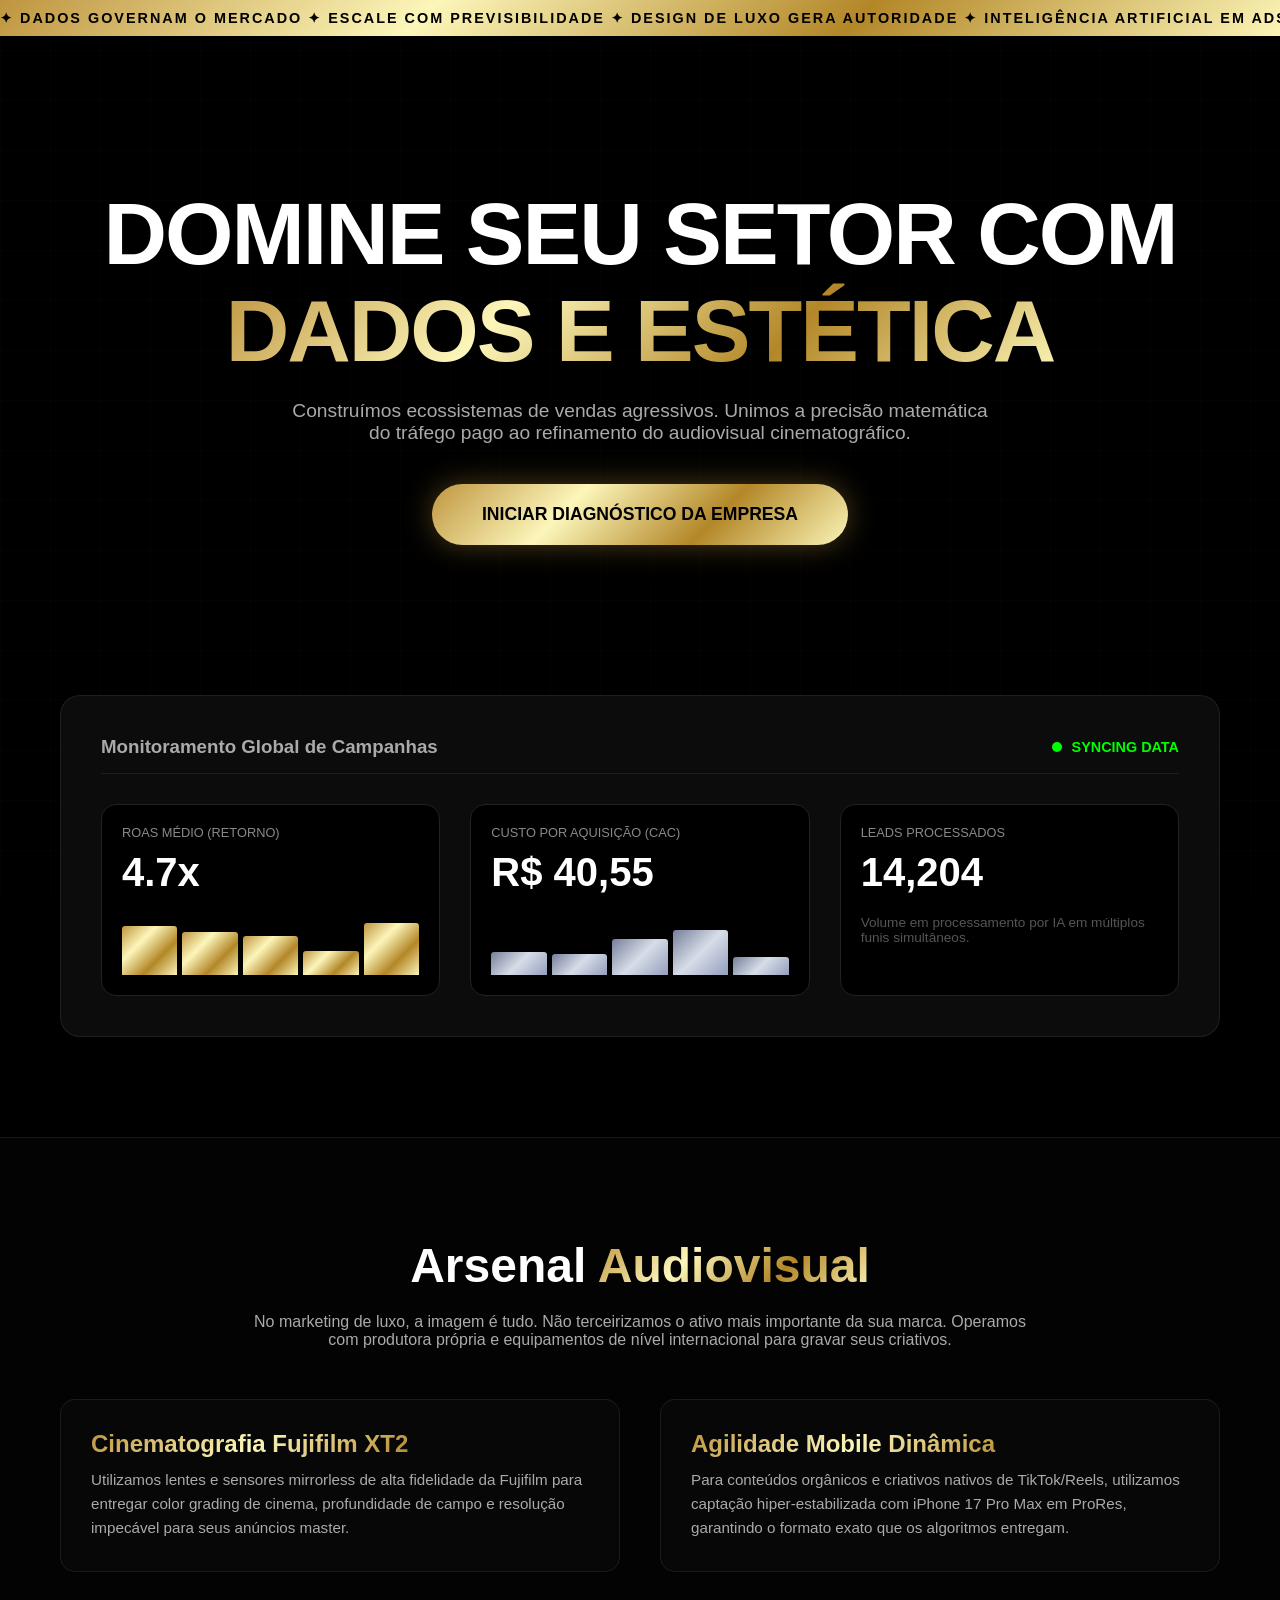
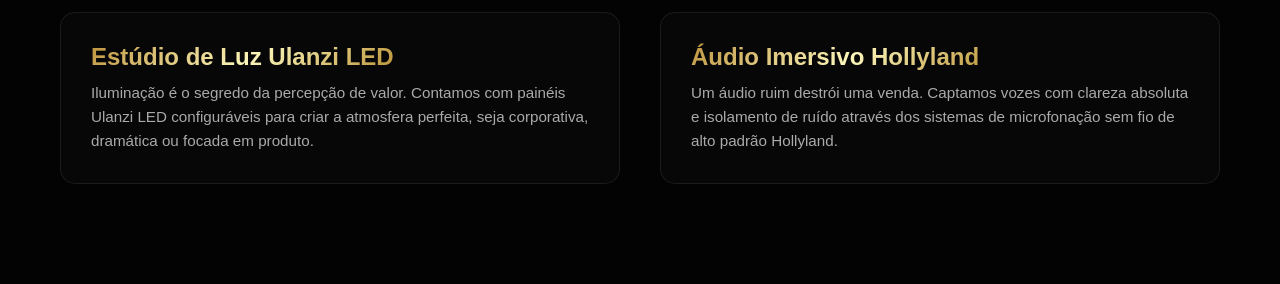
==== commit dff74a89: "Update index.html" ====
--- a/index.html
+++ b/index.html
@@ -3,359 +3,175 @@
 <head>
     <meta charset="UTF-8">
     <meta name="viewport" content="width=device-width, initial-scale=1.0, maximum-scale=1.0, user-scalable=no, viewport-fit=cover">
-    <title>Agência Elite Digital | Inteligência, Dados e Audiovisual</title>
-    
+    <title>Agência Elite | Inteligência de Mercado</title>
     <style>
-        /* --- VARIÁVEIS DE LUXO --- */
         :root {
-            --bg-absolute-black: #000000;
-            --bg-section-alt: #050505;
-            --gold-gradient: linear-gradient(135deg, #BF953F 0%, #FCF6BA 25%, #B38728 50%, #AA771C 75%, #FBF5B7 100%);
-            --silver-gradient: linear-gradient(135deg, #757F9A 0%, #D7DDE8 40%, #949EBC 60%, #D7DDE8 100%);
-            --glass-bg: rgba(20, 20, 20, 0.6);
-            --glass-border: rgba(255, 255, 255, 0.05);
-            --text-main: #FFFFFF;
-            --text-muted: #888888;
+            --bg-black: #000000;
+            --bg-glass: rgba(15, 15, 15, 0.8);
+            --gold: #BF953F;
+            --gold-grad: linear-gradient(135deg, #BF953F, #FCF6BA, #B38728, #FBF5B7);
+            --silver-grad: linear-gradient(135deg, #757F9A, #D7DDE8, #949EBC);
+            --border: rgba(255, 255, 255, 0.08);
+            --text-main: #fff;
+        }
+        * { margin: 0; padding: 0; box-sizing: border-box; font-family: 'SF Pro Display', sans-serif; }
+        body { background-color: var(--bg-black); color: var(--text-main); overflow-x: hidden; }
+        
+        /* Background Tech Grid */
+        body::before {
+            content: ''; position: fixed; top: 0; left: 0; width: 100vw; height: 100vh;
+            background-image: linear-gradient(var(--border) 1px, transparent 1px), linear-gradient(90deg, var(--border) 1px, transparent 1px);
+            background-size: 50px 50px; opacity: 0.15; z-index: -1;
         }
 
-        * { margin: 0; padding: 0; box-sizing: border-box; font-family: -apple-system, BlinkMacSystemFont, 'SF Pro Display', 'Segoe UI', Roboto, sans-serif; -webkit-tap-highlight-color: transparent; }
-        body { background-color: var(--bg-absolute-black); color: var(--text-main); overflow-x: hidden; scroll-behavior: smooth; }
+        .container { max-width: 1200px; margin: 0 auto; padding: 0 20px; }
+        section { padding: 100px 0; }
         
-        .container { max-width: 1200px; width: 100%; margin: 0 auto; padding: 0 20px; }
-        .gold-text { background: var(--gold-gradient); -webkit-background-clip: text; -webkit-text-fill-color: transparent; }
-        .reveal { opacity: 0; transform: translateY(40px); transition: all 0.8s cubic-bezier(0.2, 0.8, 0.2, 1); }
-        .reveal.active { opacity: 1; transform: translateY(0); }
+        .gold-text { background: var(--gold-grad); -webkit-background-clip: text; -webkit-text-fill-color: transparent; }
+        
+        /* Ticker Animation */
+        .ticker-wrap { width: 100%; overflow: hidden; background: var(--gold-grad); padding: 10px 0; color: #000; font-weight: 800; font-size: 0.9rem; text-transform: uppercase; letter-spacing: 2px; }
+        .ticker { display: inline-block; white-space: nowrap; animation: ticker 20s linear infinite; }
+        @keyframes ticker { 0% { transform: translate3d(0, 0, 0); } 100% { transform: translate3d(-50%, 0, 0); } }
 
-        /* --- ILHA DINÂMICA COM LOGO --- */
-        .island-container { position: fixed; top: 20px; left: 50%; transform: translateX(-50%); z-index: 9999; }
-        .dynamic-island {
-            background-color: #000; border-radius: 40px; width: 170px; height: 42px; cursor: pointer;
-            box-shadow: 0 10px 30px rgba(0, 0, 0, 0.9), 0 0 0 1px rgba(255, 255, 255, 0.1);
-            transition: all 0.5s cubic-bezier(0.2, 0.8, 0.2, 1.2);
-            display: flex; align-items: center; justify-content: center; overflow: hidden; position: relative;
+        /* Hero */
+        .hero { text-align: center; padding: 150px 0 100px; position: relative; }
+        .hero h1 { font-size: clamp(3rem, 7vw, 5.5rem); font-weight: 900; line-height: 1.1; margin-bottom: 20px; letter-spacing: -2px; }
+        .hero p { font-size: 1.2rem; color: #aaa; max-width: 700px; margin: 0 auto 40px; }
+        
+        .btn-glow {
+            background: var(--gold-grad); color: #000; padding: 20px 50px; border-radius: 50px; text-decoration: none;
+            font-weight: 800; font-size: 1.1rem; text-transform: uppercase; display: inline-block;
+            box-shadow: 0 0 30px rgba(191, 149, 63, 0.4); transition: 0.3s;
         }
-        .dynamic-island.expanded { width: 320px; height: 300px; border-radius: 30px; padding: 20px; flex-direction: column; justify-content: flex-start; }
+        .btn-glow:hover { transform: scale(1.05); box-shadow: 0 0 50px rgba(252, 246, 186, 0.6); }
+
+        /* Real-time Analytics Dashboard */
+        .dashboard { background: var(--bg-glass); border: 1px solid var(--border); border-radius: 20px; padding: 40px; margin-top: 50px; backdrop-filter: blur(10px); }
+        .dash-header { display: flex; justify-content: space-between; margin-bottom: 30px; border-bottom: 1px solid var(--border); padding-bottom: 15px; }
+        .live-indicator { display: flex; align-items: center; gap: 10px; color: #0f0; font-weight: bold; font-size: 0.9rem; }
+        .live-dot { width: 10px; height: 10px; background: #0f0; border-radius: 50%; animation: blink 1s infinite; }
+        @keyframes blink { 50% { opacity: 0.3; } }
         
-        .island-notif { display: flex; justify-content: space-between; align-items: center; width: 100%; padding: 0 15px; transition: opacity 0.3s; }
-        .island-logo { font-size: 1.2rem; color: #BF953F; display: flex; align-items: center; gap: 8px; font-weight: 900; letter-spacing: 1px;}
-        .island-logo img { width: 20px; height: 20px; border-radius: 50%; } /* Para caso você coloque imagem depois */
-        .status-pulse { width: 8px; height: 8px; background: #BF953F; border-radius: 50%; box-shadow: 0 0 8px #BF953F; animation: pulse 2s infinite; }
+        .charts-grid { display: grid; grid-template-columns: repeat(auto-fit, minmax(250px, 1fr)); gap: 30px; }
+        .chart-box { background: #000; border: 1px solid #222; border-radius: 15px; padding: 20px; position: relative; overflow: hidden; }
+        .chart-title { color: #888; font-size: 0.8rem; text-transform: uppercase; margin-bottom: 10px; }
+        .chart-value { font-size: 2.5rem; font-weight: 900; color: #fff; font-variant-numeric: tabular-nums; }
         
-        .dynamic-island.expanded .island-notif { opacity: 0; position: absolute; pointer-events: none; }
-        .island-menu { opacity: 0; visibility: hidden; transform: translateY(10px); transition: all 0.3s ease 0.1s; width: 100%; display: flex; flex-direction: column; gap: 15px; margin-top: 10px; }
-        .dynamic-island.expanded .island-menu { opacity: 1; visibility: visible; transform: translateY(0); }
-        .menu-link { color: var(--text-main); text-decoration: none; font-size: 1.1rem; font-weight: 600; padding: 10px; border-bottom: 1px solid var(--glass-border); transition: 0.2s; }
-        .menu-link:active { transform: scale(0.95); }
-        .menu-link.highlight { border: none; color: #BF953F; text-align: center; margin-top: 5px; }
+        /* Animated CSS Bars */
+        .bars { display: flex; align-items: flex-end; gap: 5px; height: 60px; margin-top: 20px; }
+        .bar { width: 100%; background: var(--silver-grad); border-radius: 3px 3px 0 0; transition: height 0.3s; }
+        .bar.gold { background: var(--gold-grad); }
 
-        /* --- BOTÕES E TÍTULOS --- */
-        section { padding: 120px 0; min-height: 100vh; display: flex; align-items: center; }
-        .section-title { font-size: clamp(2rem, 5vw, 3.5rem); background: var(--silver-gradient); -webkit-background-clip: text; -webkit-text-fill-color: transparent; margin-bottom: 20px; text-align: center; letter-spacing: -1px; }
-        .section-subtitle { text-align: center; color: var(--text-muted); font-size: 1.2rem; margin: 0 auto 60px; max-width: 700px; line-height: 1.6; }
-        
-        .btn-master {
-            background: var(--gold-gradient); color: #000; padding: 18px 45px; font-size: 1.1rem; font-weight: 800;
-            border-radius: 50px; text-decoration: none; text-transform: uppercase; letter-spacing: 1px; display: inline-block;
-            transition: transform 0.2s, box-shadow 0.2s; box-shadow: 0 10px 30px rgba(191, 149, 63, 0.2); border: none; cursor: pointer;
-        }
-        .btn-master:active { transform: scale(0.95); }
+        /* Arsenal Audiovisual */
+        .arsenal-grid { display: grid; grid-template-columns: 1fr; gap: 40px; align-items: center; margin-top: 50px; }
+        @media(min-width: 800px) { .arsenal-grid { grid-template-columns: 1fr 1fr; } }
+        .arsenal-item { background: rgba(255,255,255,0.02); border: 1px solid var(--border); padding: 30px; border-radius: 15px; transition: 0.3s; }
+        .arsenal-item:hover { border-color: var(--gold); transform: translateY(-5px); }
+        .arsenal-item h3 { font-size: 1.5rem; color: #fff; margin-bottom: 10px; }
+        .arsenal-item p { color: #aaa; font-size: 0.95rem; line-height: 1.6; }
 
-        /* --- HERO --- */
-        .hero { background: radial-gradient(circle at top, #111 0%, #000 70%); text-align: center; padding-top: 160px; }
-        .hero h1 { font-size: clamp(3rem, 8vw, 6rem); font-weight: 900; line-height: 1.1; margin-bottom: 20px; letter-spacing: -2px; }
-
-        /* --- EMPRESA EXPANDIDA --- */
-        .about-grid { display: grid; grid-template-columns: 1fr; gap: 40px; }
-        @media(min-width: 768px) { .about-grid { grid-template-columns: 1fr 1fr; align-items: center;} }
-        .about-text { font-size: 1.15rem; color: #aaa; line-height: 1.8; margin-bottom: 20px;}
-        .about-card { background: var(--glass-bg); border: 1px solid var(--glass-border); padding: 25px; border-radius: 15px; margin-bottom: 15px; border-left: 3px solid #BF953F; }
-        .about-card h4 { color: #fff; margin-bottom: 10px; font-size: 1.2rem; }
-        .about-card p { color: #888; font-size: 0.95rem; }
-
-        /* --- ESTEIRA INTELIGENTE (QUIZ FUNIL) --- */
-        .funnel-section { background-color: #030303; position: relative; }
-        .funnel-container { background: var(--glass-bg); border: 1px solid var(--glass-border); border-radius: 30px; padding: 50px 30px; max-width: 800px; margin: 0 auto; text-align: center; box-shadow: 0 20px 50px rgba(0,0,0,0.5); min-height: 400px; display: flex; flex-direction: column; justify-content: center; }
-        
-        .funnel-progress { width: 100%; height: 4px; background: #222; border-radius: 4px; margin-bottom: 40px; overflow: hidden; }
-        .funnel-bar { width: 0%; height: 100%; background: var(--gold-gradient); transition: width 0.5s ease; }
-        
-        .funnel-step { display: none; animation: fadeInRight 0.5s ease forwards; }
-        .funnel-step.active { display: block; }
-        
-        .funnel-question { font-size: 1.8rem; font-weight: 700; margin-bottom: 30px; color: #fff; }
-        .funnel-options { display: grid; gap: 15px; }
-        
-        .funnel-btn {
-            background: rgba(255,255,255,0.03); border: 1px solid var(--glass-border); color: #ccc; padding: 20px;
-            border-radius: 15px; font-size: 1.1rem; cursor: pointer; transition: all 0.3s; text-align: left;
-            display: flex; justify-content: space-between; align-items: center;
-        }
-        .funnel-btn:hover { background: rgba(191, 149, 63, 0.1); border-color: #BF953F; color: #fff; transform: translateX(5px); }
-        .funnel-btn::after { content: '→'; opacity: 0; transition: 0.3s; color: #BF953F; }
-        .funnel-btn:hover::after { opacity: 1; }
-
-        .funnel-input { width: 100%; background: rgba(0,0,0,0.5); border: 1px solid #333; color: #fff; padding: 20px; border-radius: 15px; font-size: 1.2rem; margin-bottom: 20px; outline: none; }
-        .funnel-input:focus { border-color: #BF953F; }
-
-        @keyframes fadeInRight { from { opacity: 0; transform: translateX(30px); } to { opacity: 1; transform: translateX(0); } }
-        @keyframes pulse { 0% { opacity: 1; box-shadow: 0 0 10px #BF953F; } 50% { opacity: 0.3; } 100% { opacity: 1; box-shadow: 0 0 10px #BF953F; } }
-
-        /* --- FOOTER --- */
-        footer { padding: 80px 20px 40px; text-align: center; border-top: 1px solid #111; }
     </style>
 </head>
 <body>
 
-    <div class="island-container">
-        <div class="dynamic-island" id="dynamicIsland">
-            <div class="island-notif">
-                <span class="island-logo">✦ ELITE</span>
-                <span class="status-pulse"></span>
-            </div>
-            <div class="island-menu">
-                <a href="#empresa" class="menu-link">A Empresa</a>
-                <a href="#audiovisual" class="menu-link">Audiovisual</a>
-                <a href="#funil" class="menu-link">Diagnóstico de Escala</a>
-                <a href="#roi" class="menu-link highlight">Calculadora de ROI</a>
-            </div>
+    <div class="ticker-wrap">
+        <div class="ticker">
+            ✦ DADOS GOVERNAM O MERCADO ✦ ESCALE COM PREVISIBILIDADE ✦ DESIGN DE LUXO GERA AUTORIDADE ✦ INTELIGÊNCIA ARTIFICIAL EM ADS ✦ DADOS GOVERNAM O MERCADO ✦ ESCALE COM PREVISIBILIDADE ✦ DESIGN DE LUXO GERA AUTORIDADE ✦ INTELIGÊNCIA ARTIFICIAL EM ADS ✦
         </div>
     </div>
 
-    <section id="inicio" class="hero">
-        <div class="container reveal">
-            <h1>A ENGENHARIA <br>DO <span class="gold-text">LUCRO DIGITAL</span></h1>
-            <p class="section-subtitle">Operamos o marketing de marcas que buscam alto ticket e escala. Utilizamos inteligência de dados, growth e estética de luxo para dominar o seu mercado.</p>
-            <button class="btn-master" onclick="document.getElementById('funil').scrollIntoView();">Fazer Diagnóstico do Negócio</button>
+    <section class="hero">
+        <div class="container">
+            <h1>DOMINE SEU SETOR COM <br><span class="gold-text">DADOS E ESTÉTICA</span></h1>
+            <p>Construímos ecossistemas de vendas agressivos. Unimos a precisão matemática do tráfego pago ao refinamento do audiovisual cinematográfico.</p>
+            <a href="quiz.html" class="btn-glow">Iniciar Diagnóstico da Empresa</a>
         </div>
     </section>
 
-    <section id="empresa">
-        <div class="container reveal">
-            <h2 class="section-title">O Padrão Elite de Operação</h2>
-            <p class="section-subtitle">Nós não fazemos "postzinhos". Nós construímos autoridades incontestáveis e ecossistemas de vendas.</p>
-            
-            <div class="about-grid">
-                <div>
-                    <p class="about-text">A Agência Elite nasceu para suprir a deficiência do mercado: agências que focam em métricas de vaidade (curtidas) enquanto o cliente sangra dinheiro.</p>
-                    <p class="about-text">Nossa metodologia une a frieza matemática da <strong>Análise de Dados</strong> com o impacto emocional do <strong>Design de Alto Valor e Produção Audiovisual</strong>. Entendemos que clientes High-Ticket não compram apenas produtos; eles compram posicionamento.</p>
+    <section style="padding-top: 0;">
+        <div class="container">
+            <div class="dashboard">
+                <div class="dash-header">
+                    <h3 style="color:#aaa;">Monitoramento Global de Campanhas</h3>
+                    <div class="live-indicator"><div class="live-dot"></div> SYNCING DATA</div>
                 </div>
-                <div>
-                    <div class="about-card">
-                        <h4>Gestão Guiada por BI (Business Intelligence)</h4>
-                        <p>Cada real investido no seu tráfego é rastreado. Trabalhamos focados na redução do seu CPA (Custo por Aquisição) e no aumento do LTV do seu cliente.</p>
+                <div class="charts-grid">
+                    <div class="chart-box">
+                        <div class="chart-title">ROAS Médio (Retorno)</div>
+                        <div class="chart-value" id="roas-val">4.2x</div>
+                        <div class="bars" id="roas-bars">
+                            <div class="bar gold" style="height:40%"></div><div class="bar gold" style="height:60%"></div><div class="bar gold" style="height:50%"></div><div class="bar gold" style="height:80%"></div><div class="bar gold" style="height:90%"></div>
+                        </div>
                     </div>
-                    <div class="about-card">
-                        <h4>Estética Imersiva e Luxo</h4>
-                        <p>A percepção de valor do seu produto define o preço que você pode cobrar. Nossos designers e videomakers preparam sua marca para atrair o público Classe A.</p>
+                    <div class="chart-box">
+                        <div class="chart-title">Custo por Aquisição (CAC)</div>
+                        <div class="chart-value" id="cac-val">R$ 42,10</div>
+                        <div class="bars" id="cac-bars">
+                            <div class="bar" style="height:90%"></div><div class="bar" style="height:70%"></div><div class="bar" style="height:60%"></div><div class="bar" style="height:40%"></div><div class="bar" style="height:30%"></div>
+                        </div>
+                    </div>
+                    <div class="chart-box">
+                        <div class="chart-title">Leads Processados</div>
+                        <div class="chart-value" id="leads-val">14,204</div>
+                        <p style="color:#555; margin-top: 20px; font-size:0.85rem;">Volume em processamento por IA em múltiplos funis simultâneos.</p>
                     </div>
                 </div>
             </div>
         </div>
     </section>
 
-    <section id="funil" class="funnel-section">
-        <div class="container reveal">
-            <h2 class="section-title">Diagnóstico Estratégico</h2>
-            <p class="section-subtitle">Descubra exatamente o que está travando o crescimento da sua empresa. Responda rápido para gerar seu dossiê.</p>
+    <section style="background: #030303; border-top: 1px solid var(--border);">
+        <div class="container">
+            <h2 style="font-size: 3rem; text-align:center; margin-bottom:20px;">Arsenal <span class="gold-text">Audiovisual</span></h2>
+            <p style="text-align:center; color:#aaa; max-width:800px; margin: 0 auto;">No marketing de luxo, a imagem é tudo. Não terceirizamos o ativo mais importante da sua marca. Operamos com produtora própria e equipamentos de nível internacional para gravar seus criativos.</p>
             
-            <div class="funnel-container" id="quiz-container">
-                <div class="funnel-progress"><div class="funnel-bar" id="funnel-bar"></div></div>
-                
-                <div id="quiz-content"></div>
+            <div class="arsenal-grid">
+                <div class="arsenal-item">
+                    <h3 class="gold-text">Cinematografia Fujifilm XT2</h3>
+                    <p>Utilizamos lentes e sensores mirrorless de alta fidelidade da Fujifilm para entregar color grading de cinema, profundidade de campo e resolução impecável para seus anúncios master.</p>
+                </div>
+                <div class="arsenal-item">
+                    <h3 class="gold-text">Agilidade Mobile Dinâmica</h3>
+                    <p>Para conteúdos orgânicos e criativos nativos de TikTok/Reels, utilizamos captação hiper-estabilizada com iPhone 17 Pro Max em ProRes, garantindo o formato exato que os algoritmos entregam.</p>
+                </div>
+                <div class="arsenal-item">
+                    <h3 class="gold-text">Estúdio de Luz Ulanzi LED</h3>
+                    <p>Iluminação é o segredo da percepção de valor. Contamos com painéis Ulanzi LED configuráveis para criar a atmosfera perfeita, seja corporativa, dramática ou focada em produto.</p>
+                </div>
+                <div class="arsenal-item">
+                    <h3 class="gold-text">Áudio Imersivo Hollyland</h3>
+                    <p>Um áudio ruim destrói uma venda. Captamos vozes com clareza absoluta e isolamento de ruído através dos sistemas de microfonação sem fio de alto padrão Hollyland.</p>
+                </div>
             </div>
         </div>
     </section>
 
-    <section id="roi" style="background-color: var(--bg-section-alt);">
-        <div class="container reveal">
-            <h2 class="section-title">Simulador de Escalabilidade</h2>
-            <p class="section-subtitle">Simulação matemática baseada em funis otimizados. Preencha os dados.</p>
-            <div style="background:var(--glass-bg); padding:40px; border-radius:30px; text-align:center; border:1px solid var(--glass-border);">
-                <h3 style="font-size:2rem; margin-bottom:20px;">Use a inteligência ao seu favor</h3>
-                <p style="color:#aaa; margin-bottom:30px;">O cálculo exato do seu Retorno sobre Investimento será elaborado por um de nossos diretores após o seu diagnóstico acima.</p>
-                <button class="btn-master" onclick="document.getElementById('funil').scrollIntoView();">Ir para o Diagnóstico</button>
-            </div>
-        </div>
-    </section>
+    <script>
+        // Simulação de Inteligência dos Gráficos em Tempo Real
+        setInterval(() => {
+            // ROAS oscilando
+            let roas = (4 + Math.random() * 0.8).toFixed(1);
+            document.getElementById('roas-val').innerText = roas + 'x';
+            
+            // Animando barras ROAS
+            const roasBars = document.getElementById('roas-bars').children;
+            for(let b of roasBars) b.style.height = (30 + Math.random() * 70) + '%';
 
-    <footer>
-        <div class="container reveal">
-            <h2>Eleve o nível do seu jogo.</h2>
-            <p style="color:#555; margin-top: 40px;">&copy; 2026 Agência Elite Digital. Todos os direitos reservados.</p>
-        </div>
-    </footer>
+            // CAC caindo
+            let cac = (42 - Math.random() * 2).toFixed(2);
+            document.getElementById('cac-val').innerText = 'R$ ' + cac.replace('.', ',');
+            
+            // Animando barras CAC
+            const cacBars = document.getElementById('cac-bars').children;
+            for(let b of cacBars) b.style.height = (20 + Math.random() * 60) + '%';
 
-    <script>
-        // --- ILHA DINÂMICA ---
-        const island = document.getElementById('dynamicIsland');
-        let islandOpen = false;
-        island.addEventListener('click', (e) => {
-            e.stopPropagation();
-            islandOpen = !islandOpen;
-            islandOpen ? island.classList.add('expanded') : island.classList.remove('expanded');
-        });
-        document.body.addEventListener('click', () => {
-            if (islandOpen) { island.classList.remove('expanded'); islandOpen = false; }
-        });
+            // Leads subindo
+            let leadsStr = document.getElementById('leads-val').innerText.replace(',', '');
+            let leads = parseInt(leadsStr) + Math.floor(Math.random() * 5);
+            document.getElementById('leads-val').innerText = leads.toLocaleString('en-US');
 
-        // --- OBSERVER PARA ANIMAÇÕES NO SCROLL ---
-        const observer = new IntersectionObserver((entries) => {
-            entries.forEach(e => { if (e.isIntersecting) e.target.classList.add('active'); });
-        }, { threshold: 0.15 });
-        document.querySelectorAll('.reveal').forEach(el => observer.observe(el));
-
-        // --- SISTEMA AVANÇADO DE ESTEIRA INTELIGENTE (QUIZ) ---
-        // Lógica condicional: Onde o cliente vai depende do que ele responde.
-        
-        const SEU_NUMERO_WHATSAPP = "5511999999999"; // COLOQUE SEU NÚMERO AQUI COM 55 DDD E NUMERO
-
-        const quizData = {
-            step1: {
-                question: "Para começarmos, qual o faturamento atual do seu negócio?",
-                progress: 25,
-                options: [
-                    { text: "Iniciando / Até R$ 20.000,00", nextStep: "step2_baixo", points: 1 }, // Frio/Morno
-                    { text: "De R$ 20.000,00 a R$ 100.000,00", nextStep: "step2_medio", points: 3 }, // Morno/Quente
-                    { text: "Mais de R$ 100.000,00 / Escalando", nextStep: "step2_alto", points: 5 }  // Quente VIP
-                ]
-            },
-            // RAMIFICAÇÃO A: Faturamento Baixo
-            step2_baixo: {
-                question: "Entendido. Qual tem sido a sua maior dor hoje para crescer?",
-                progress: 50,
-                options: [
-                    { text: "Pouco volume de leads (Ninguém chama)", nextStep: "step3_geral", points: 1 },
-                    { text: "Leads ruins/desqualificados", nextStep: "step3_geral", points: 2 },
-                    { text: "Não tenho um site/identidade profissional", nextStep: "step3_geral", points: 2 }
-                ]
-            },
-            // RAMIFICAÇÃO B: Faturamento Médio
-            step2_medio: {
-                question: "Ótimo. O que te impede de romper a barreira dos múltiplos dígitos?",
-                progress: 50,
-                options: [
-                    { text: "Tráfego estagnado, CPL muito alto", nextStep: "step3_geral", points: 3 },
-                    { text: "Comercial não converte bem", nextStep: "step3_geral", points: 3 },
-                    { text: "Meus criativos/vídeos estão ruins", nextStep: "step3_geral", points: 4 }
-                ]
-            },
-            // RAMIFICAÇÃO C: Faturamento Alto (Elite)
-            step2_alto: {
-                question: "Nível Avançado. Para dominar o mercado, onde você quer investir agressivamente?",
-                progress: 50,
-                options: [
-                    { text: "Engenharia de Dados e Escala de Ads", nextStep: "step3_geral", points: 5 },
-                    { text: "Produção Audiovisual Cinematográfica", nextStep: "step3_geral", points: 5 },
-                    { text: "Reformulação Premium de UX/UI", nextStep: "step3_geral", points: 5 }
-                ]
-            },
-            // CONVERGÊNCIA: Todo mundo vem pra cá para captar o ticket
-            step3_geral: {
-                question: "Legal. Qual é o Ticket Médio (preço) do produto/serviço que você mais vende?",
-                progress: 75,
-                options: [
-                    { text: "Até R$ 500", nextStep: "final", points: 1 },
-                    { text: "De R$ 500 a R$ 2.500", nextStep: "final", points: 3 },
-                    { text: "High-Ticket (Acima de R$ 2.500)", nextStep: "final", points: 5 }
-                ]
-            },
-            // COLETA DE DADOS FINAIS
-            final: {
-                question: "Diagnóstico finalizado. Como podemos te chamar?",
-                progress: 100,
-                isInput: true
-            }
-        };
-
-        let currentStep = "step1";
-        let userAnswers = [];
-        let totalPoints = 0;
-
-        const quizContent = document.getElementById('quiz-content');
-        const progressBar = document.getElementById('funnel-bar');
-
-        function renderStep(stepKey) {
-            const step = quizData[stepKey];
-            currentStep = stepKey;
-            progressBar.style.width = step.progress + "%";
-
-            if (step.isInput) {
-                quizContent.innerHTML = `
-                    <div class="funnel-step active">
-                        <div class="funnel-question">${step.question}</div>
-                        <input type="text" id="userName" class="funnel-input" placeholder="Digite seu Nome ou Empresa" autocomplete="off">
-                        <button class="btn-master" style="width:100%" onclick="finishQuiz()">Gerar Dossiê de Escala</button>
-                    </div>
-                `;
-                setTimeout(() => document.getElementById('userName').focus(), 100);
-            } else {
-                let optionsHtml = step.options.map((opt, index) => `
-                    <button class="funnel-btn" onclick="selectOption(${index})">${opt.text}</button>
-                `).join('');
-
-                quizContent.innerHTML = `
-                    <div class="funnel-step active">
-                        <div class="funnel-question">${step.question}</div>
-                        <div class="funnel-options">${optionsHtml}</div>
-                    </div>
-                `;
-            }
-        }
-
-        function selectOption(index) {
-            const step = quizData[currentStep];
-            const selected = step.options[index];
-            
-            // Salva a resposta e soma pontos
-            userAnswers.push(`*Pergunta:* ${step.question}\n*Resposta:* ${selected.text}`);
-            totalPoints += selected.points;
-
-            // Animação de saída antes de chamar a próxima
-            quizContent.style.opacity = 0;
-            setTimeout(() => {
-                quizContent.style.opacity = 1;
-                renderStep(selected.nextStep);
-            }, 300);
-        }
-
-        function finishQuiz() {
-            const name = document.getElementById('userName').value.trim();
-            if (!name) { alert("Por favor, informe como podemos te chamar."); return; }
-
-            // Define a temperatura do Lead com base na inteligência dos pontos
-            let temperatura = "❄️ FRIO (Precisa de Nutrição)";
-            if (totalPoints >= 6 && totalPoints <= 10) temperatura = "🔥 MORNO (Bom potencial)";
-            if (totalPoints >= 11) temperatura = "🚀 QUENTE VIP (Fechamento Imediato)";
-
-            // Formata a mensagem para o WhatsApp do Diretor (Você)
-            let text = `*NOVO LEAD QUALIFICADO PELO SITE!* 🎯\n\n`;
-            text += `*Nome/Empresa:* ${name}\n`;
-            text += `*Temperatura Estratégica:* ${temperatura}\n\n`;
-            text += `*--- RESPOSTAS DO DIAGNÓSTICO ---*\n\n`;
-            text += userAnswers.join('\n\n');
-            text += `\n\n*Aguardando abordagem de consultoria VIP.*`;
-
-            // Codifica para URL
-            const urlEncoded = encodeURIComponent(text);
-            const linkWhatsApp = `https://wa.me/${SEU_NUMERO_WHATSAPP}?text=${urlEncoded}`;
-
-            // Efeito visual de processamento e redirecionamento
-            quizContent.innerHTML = `
-                <div class="funnel-step active">
-                    <div class="status-pulse" style="width:50px; height:50px; margin: 0 auto 20px;"></div>
-                    <div class="funnel-question">Analisando Inteligência de Dados...</div>
-                    <p style="color:#aaa;">Conectando você a um diretor Elite.</p>
-                </div>
-            `;
-
-            setTimeout(() => {
-                window.location.href = linkWhatsApp;
-            }, 2000);
-        }
-
-        // Inicia o Quiz
-        renderStep('step1');
-
+        }, 2000);
     </script>
 </body>
 </html>
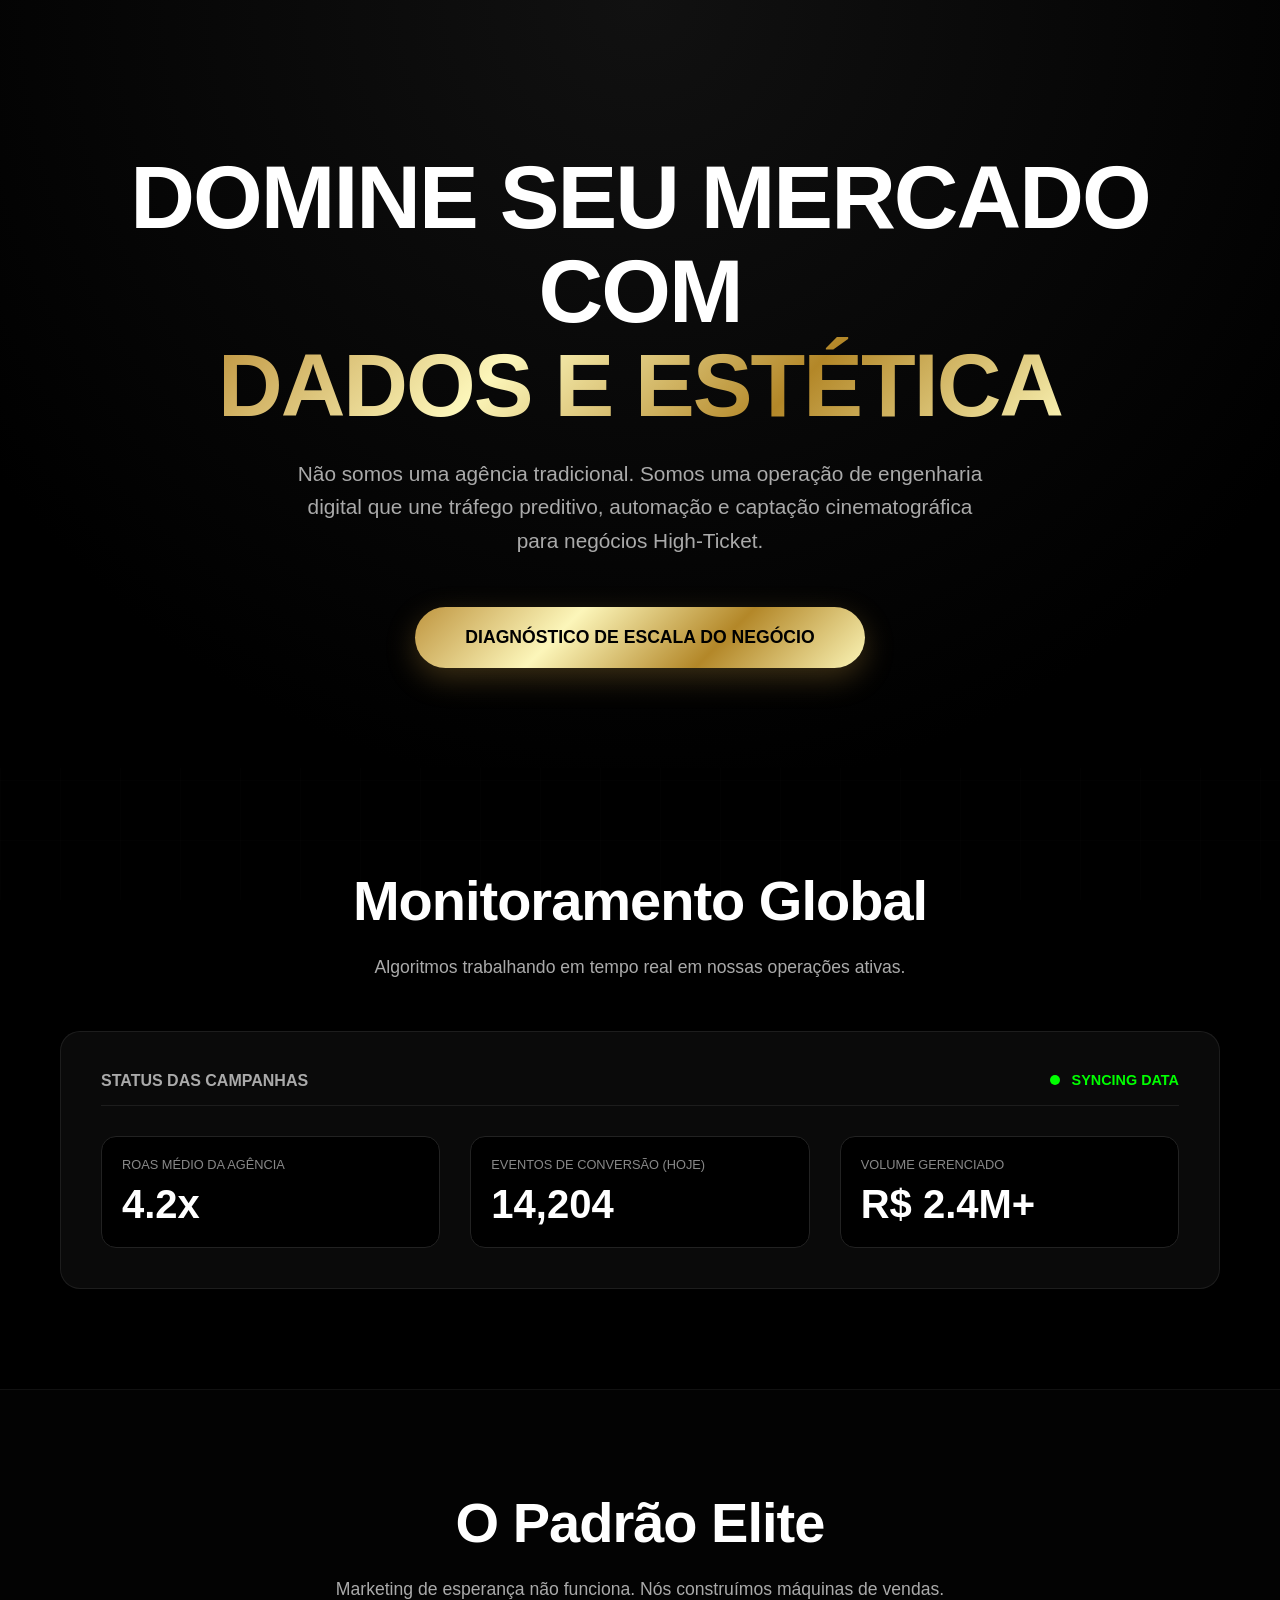
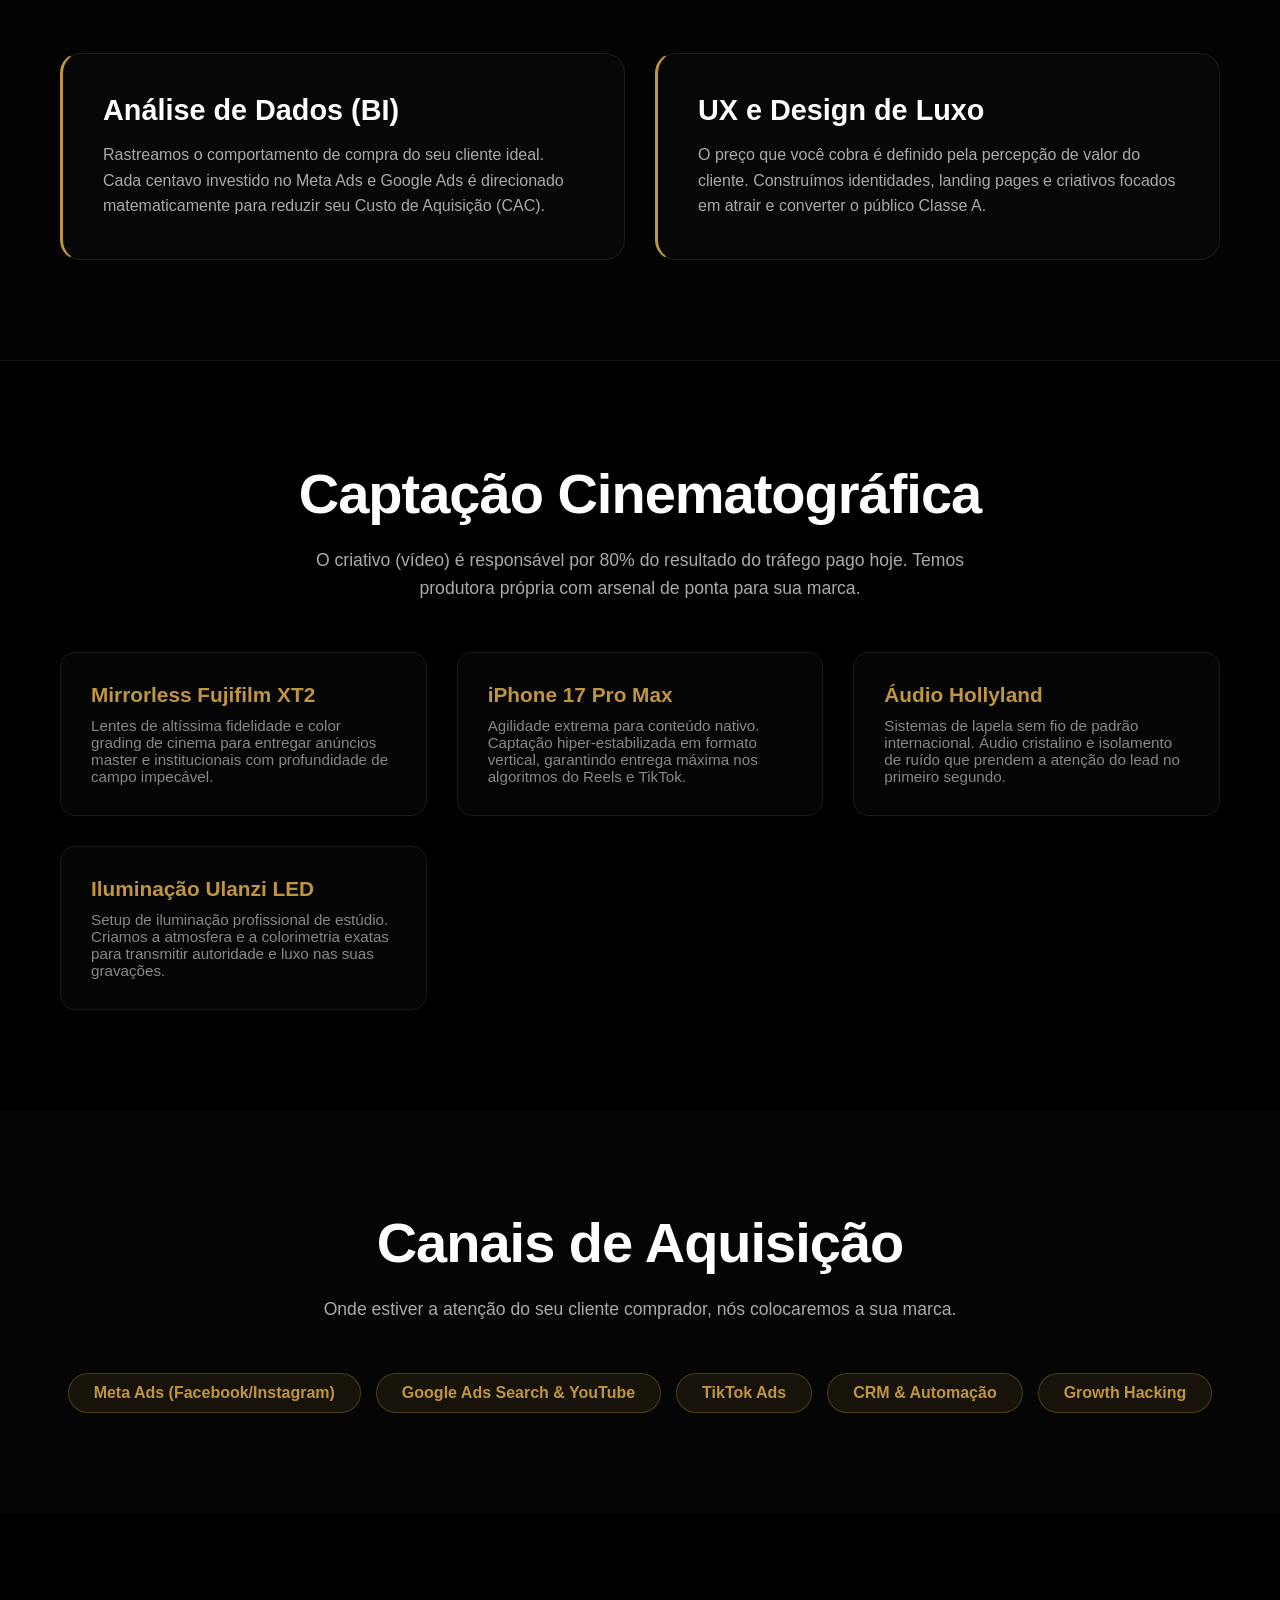
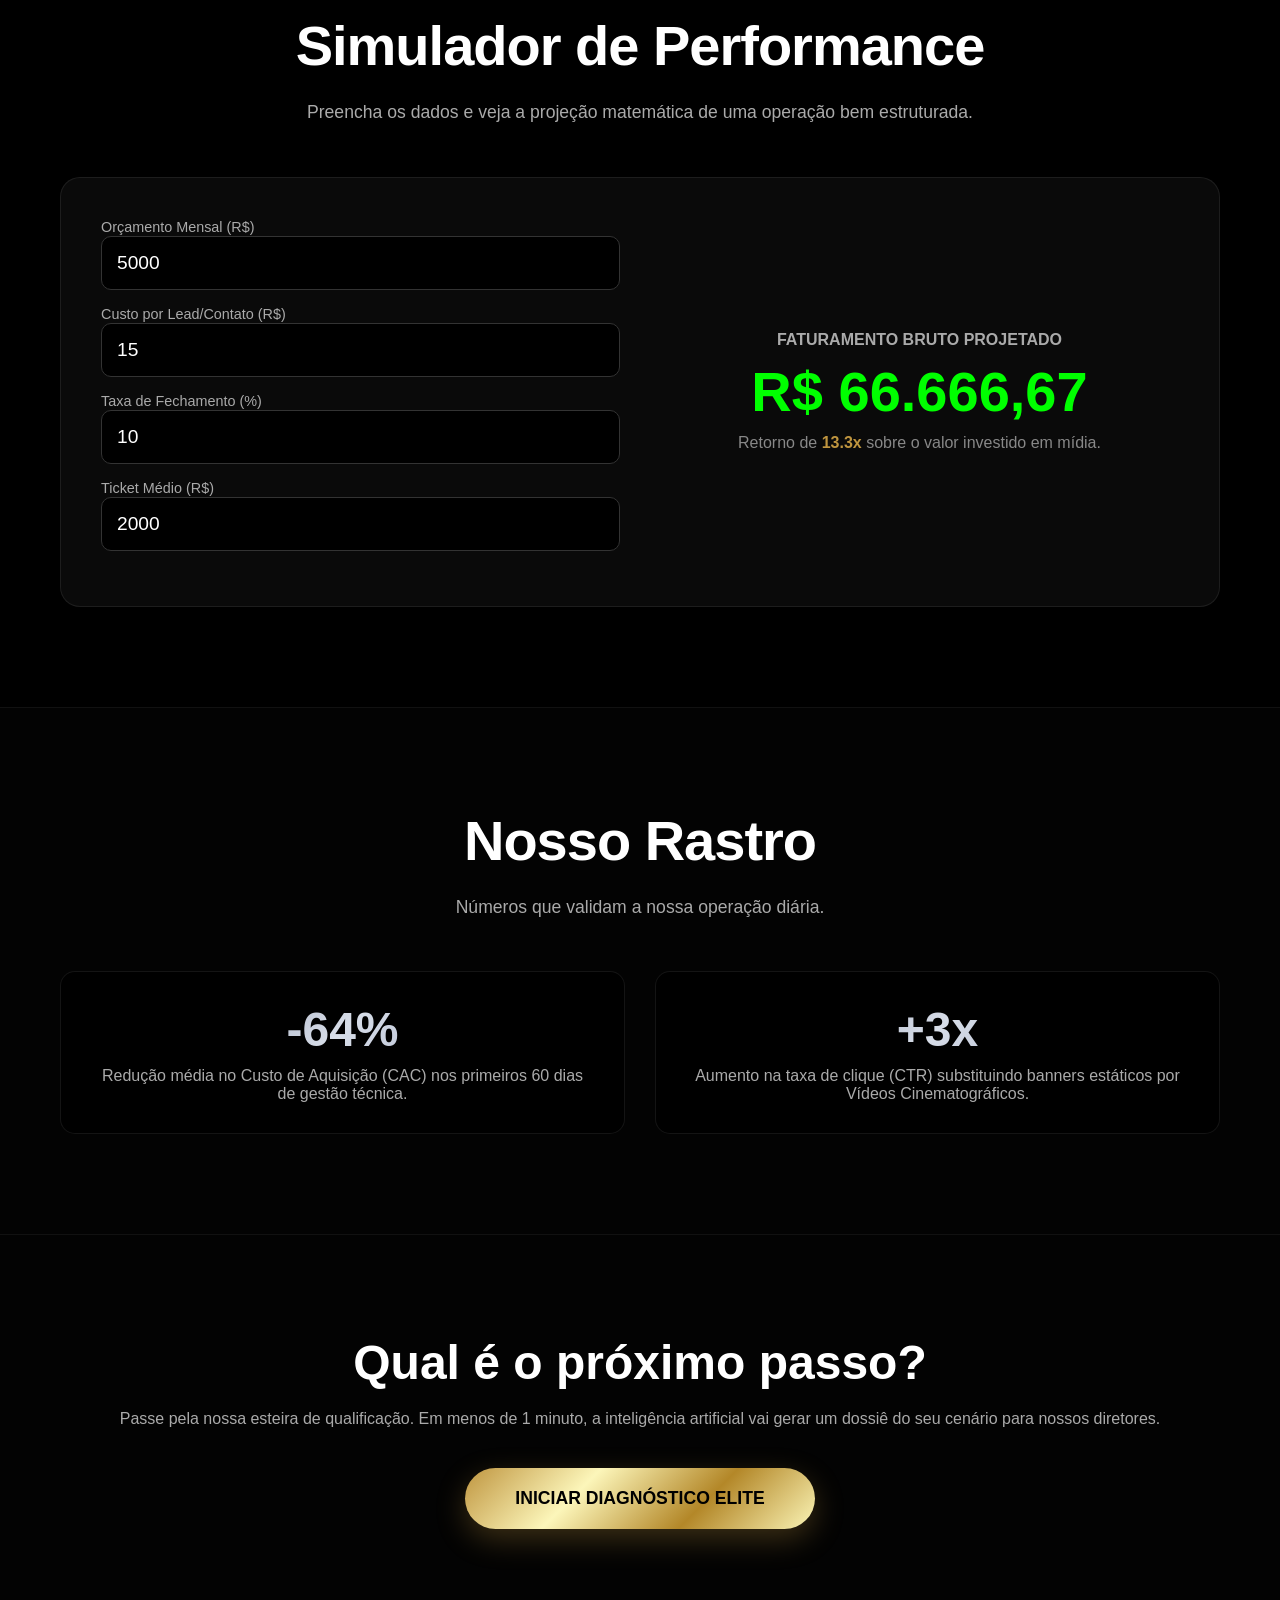
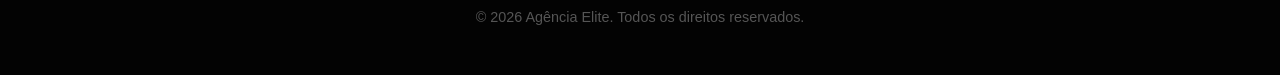
==== commit 98095f13: "Update index.html" ====
--- a/index.html
+++ b/index.html
@@ -3,11 +3,11 @@
 <head>
     <meta charset="UTF-8">
     <meta name="viewport" content="width=device-width, initial-scale=1.0, maximum-scale=1.0, user-scalable=no, viewport-fit=cover">
-    <title>Agência Elite | Inteligência de Mercado</title>
+    <title>Agência Elite | Engenharia de Vendas e Audiovisual</title>
     <style>
         :root {
             --bg-black: #000000;
-            --bg-glass: rgba(15, 15, 15, 0.8);
+            --bg-glass: rgba(15, 15, 15, 0.7);
             --gold: #BF953F;
             --gold-grad: linear-gradient(135deg, #BF953F, #FCF6BA, #B38728, #FBF5B7);
             --silver-grad: linear-gradient(135deg, #757F9A, #D7DDE8, #949EBC);
@@ -15,163 +15,258 @@
             --text-main: #fff;
         }
         * { margin: 0; padding: 0; box-sizing: border-box; font-family: 'SF Pro Display', sans-serif; }
-        body { background-color: var(--bg-black); color: var(--text-main); overflow-x: hidden; }
+        body { background-color: var(--bg-black); color: var(--text-main); overflow-x: hidden; scroll-behavior: smooth; }
         
-        /* Background Tech Grid */
+        /* Grid de Fundo */
         body::before {
             content: ''; position: fixed; top: 0; left: 0; width: 100vw; height: 100vh;
             background-image: linear-gradient(var(--border) 1px, transparent 1px), linear-gradient(90deg, var(--border) 1px, transparent 1px);
-            background-size: 50px 50px; opacity: 0.15; z-index: -1;
+            background-size: 60px 60px; opacity: 0.1; z-index: -1;
         }
 
         .container { max-width: 1200px; margin: 0 auto; padding: 0 20px; }
-        section { padding: 100px 0; }
-        
+        section { padding: 100px 0; position: relative; }
         .gold-text { background: var(--gold-grad); -webkit-background-clip: text; -webkit-text-fill-color: transparent; }
-        
-        /* Ticker Animation */
-        .ticker-wrap { width: 100%; overflow: hidden; background: var(--gold-grad); padding: 10px 0; color: #000; font-weight: 800; font-size: 0.9rem; text-transform: uppercase; letter-spacing: 2px; }
-        .ticker { display: inline-block; white-space: nowrap; animation: ticker 20s linear infinite; }
-        @keyframes ticker { 0% { transform: translate3d(0, 0, 0); } 100% { transform: translate3d(-50%, 0, 0); } }
-
-        /* Hero */
-        .hero { text-align: center; padding: 150px 0 100px; position: relative; }
-        .hero h1 { font-size: clamp(3rem, 7vw, 5.5rem); font-weight: 900; line-height: 1.1; margin-bottom: 20px; letter-spacing: -2px; }
-        .hero p { font-size: 1.2rem; color: #aaa; max-width: 700px; margin: 0 auto 40px; }
-        
+        .reveal { opacity: 0; transform: translateY(30px); transition: all 0.8s ease; }
+        .reveal.active { opacity: 1; transform: translateY(0); }
+
+        /* Títulos Padrão */
+        .sec-title { font-size: clamp(2.2rem, 5vw, 3.5rem); font-weight: 800; text-align: center; margin-bottom: 20px; letter-spacing: -1px; }
+        .sec-sub { text-align: center; color: #aaa; font-size: 1.1rem; max-width: 700px; margin: 0 auto 50px; line-height: 1.6; }
+
+        /* Botão Master */
         .btn-glow {
             background: var(--gold-grad); color: #000; padding: 20px 50px; border-radius: 50px; text-decoration: none;
             font-weight: 800; font-size: 1.1rem; text-transform: uppercase; display: inline-block;
-            box-shadow: 0 0 30px rgba(191, 149, 63, 0.4); transition: 0.3s;
-        }
-        .btn-glow:hover { transform: scale(1.05); box-shadow: 0 0 50px rgba(252, 246, 186, 0.6); }
-
-        /* Real-time Analytics Dashboard */
-        .dashboard { background: var(--bg-glass); border: 1px solid var(--border); border-radius: 20px; padding: 40px; margin-top: 50px; backdrop-filter: blur(10px); }
-        .dash-header { display: flex; justify-content: space-between; margin-bottom: 30px; border-bottom: 1px solid var(--border); padding-bottom: 15px; }
-        .live-indicator { display: flex; align-items: center; gap: 10px; color: #0f0; font-weight: bold; font-size: 0.9rem; }
-        .live-dot { width: 10px; height: 10px; background: #0f0; border-radius: 50%; animation: blink 1s infinite; }
+            box-shadow: 0 10px 30px rgba(191, 149, 63, 0.3); transition: 0.3s; border: none; cursor: pointer;
+        }
+        .btn-glow:active { transform: scale(0.95); box-shadow: 0 5px 15px rgba(191, 149, 63, 0.5); }
+
+        /* 1. HERO */
+        .hero { text-align: center; padding: 150px 0 100px; background: radial-gradient(circle at top, #111, #000 80%); }
+        .hero h1 { font-size: clamp(3rem, 7vw, 6rem); font-weight: 900; line-height: 1.05; margin-bottom: 25px; letter-spacing: -2px; }
+
+        /* 2. DASHBOARD LIVE */
+        .dashboard { background: var(--bg-glass); border: 1px solid var(--border); border-radius: 20px; padding: 40px; backdrop-filter: blur(10px); }
+        .dash-header { display: flex; justify-content: space-between; border-bottom: 1px solid var(--border); padding-bottom: 15px; margin-bottom: 30px; }
+        .live-dot { width: 10px; height: 10px; background: #0f0; border-radius: 50%; animation: blink 1s infinite; display: inline-block; margin-right: 8px; }
         @keyframes blink { 50% { opacity: 0.3; } }
-        
         .charts-grid { display: grid; grid-template-columns: repeat(auto-fit, minmax(250px, 1fr)); gap: 30px; }
-        .chart-box { background: #000; border: 1px solid #222; border-radius: 15px; padding: 20px; position: relative; overflow: hidden; }
+        .chart-box { background: #000; border: 1px solid #222; border-radius: 15px; padding: 20px; }
         .chart-title { color: #888; font-size: 0.8rem; text-transform: uppercase; margin-bottom: 10px; }
         .chart-value { font-size: 2.5rem; font-weight: 900; color: #fff; font-variant-numeric: tabular-nums; }
-        
-        /* Animated CSS Bars */
-        .bars { display: flex; align-items: flex-end; gap: 5px; height: 60px; margin-top: 20px; }
-        .bar { width: 100%; background: var(--silver-grad); border-radius: 3px 3px 0 0; transition: height 0.3s; }
-        .bar.gold { background: var(--gold-grad); }
-
-        /* Arsenal Audiovisual */
-        .arsenal-grid { display: grid; grid-template-columns: 1fr; gap: 40px; align-items: center; margin-top: 50px; }
-        @media(min-width: 800px) { .arsenal-grid { grid-template-columns: 1fr 1fr; } }
-        .arsenal-item { background: rgba(255,255,255,0.02); border: 1px solid var(--border); padding: 30px; border-radius: 15px; transition: 0.3s; }
-        .arsenal-item:hover { border-color: var(--gold); transform: translateY(-5px); }
-        .arsenal-item h3 { font-size: 1.5rem; color: #fff; margin-bottom: 10px; }
-        .arsenal-item p { color: #aaa; font-size: 0.95rem; line-height: 1.6; }
-
+
+        /* 3. A EMPRESA (Metodologia) */
+        .method-grid { display: grid; grid-template-columns: 1fr; gap: 30px; }
+        @media(min-width: 800px) { .method-grid { grid-template-columns: 1fr 1fr; } }
+        .method-card { background: rgba(255,255,255,0.02); border: 1px solid var(--border); padding: 40px; border-radius: 20px; border-left: 3px solid var(--gold); }
+        .method-card h3 { font-size: 1.8rem; margin-bottom: 15px; }
+
+        /* 4. AUDIOVISUAL */
+        .av-grid { display: grid; grid-template-columns: repeat(auto-fit, minmax(280px, 1fr)); gap: 30px; }
+        .av-item { background: #050505; border: 1px solid #1a1a1a; padding: 30px; border-radius: 15px; transition: 0.3s; }
+        .av-item:hover { border-color: var(--gold); transform: translateY(-5px); }
+        .av-item h4 { font-size: 1.3rem; margin-bottom: 10px; color: var(--gold); }
+
+        /* 5. ECOSSISTEMA DE TRÁFEGO */
+        .ecosystem-wrap { text-align: center; }
+        .eco-tags { display: flex; flex-wrap: wrap; justify-content: center; gap: 15px; margin-top: 30px; }
+        .eco-tag { background: rgba(191,149,63,0.1); border: 1px solid rgba(191,149,63,0.3); color: var(--gold); padding: 10px 25px; border-radius: 30px; font-weight: bold; }
+
+        /* 6. CALCULADORA ROI INTERATIVA */
+        .roi-container { display: grid; grid-template-columns: 1fr; gap: 40px; background: var(--bg-glass); border: 1px solid var(--border); padding: 40px; border-radius: 20px; }
+        @media(min-width: 900px){ .roi-container { grid-template-columns: 1fr 1fr; } }
+        .roi-input { width: 100%; background: #000; border: 1px solid #333; color: #fff; padding: 15px; border-radius: 10px; font-size: 1.2rem; margin-bottom: 15px; outline: none; }
+        .roi-input:focus { border-color: var(--gold); }
+        .roi-result { text-align: center; display: flex; flex-direction: column; justify-content: center; }
+        .roi-profit { font-size: 3.5rem; font-weight: 900; color: #0f0; margin: 10px 0; }
+
+        /* 7. TRACK RECORD / CASES */
+        .cases-grid { display: grid; grid-template-columns: repeat(auto-fit, minmax(300px, 1fr)); gap: 30px; }
+        .case-card { background: #000; border: 1px solid var(--border); padding: 30px; border-radius: 15px; text-align: center; }
+        .case-metric { font-size: 3rem; font-weight: 900; background: var(--silver-grad); -webkit-background-clip: text; -webkit-text-fill-color: transparent; }
+
+        /* 8. FOOTER CTA */
+        footer { padding: 100px 20px 50px; text-align: center; border-top: 1px solid #111; background: #030303; }
     </style>
 </head>
 <body>
 
-    <div class="ticker-wrap">
-        <div class="ticker">
-            ✦ DADOS GOVERNAM O MERCADO ✦ ESCALE COM PREVISIBILIDADE ✦ DESIGN DE LUXO GERA AUTORIDADE ✦ INTELIGÊNCIA ARTIFICIAL EM ADS ✦ DADOS GOVERNAM O MERCADO ✦ ESCALE COM PREVISIBILIDADE ✦ DESIGN DE LUXO GERA AUTORIDADE ✦ INTELIGÊNCIA ARTIFICIAL EM ADS ✦
-        </div>
-    </div>
-
     <section class="hero">
-        <div class="container">
-            <h1>DOMINE SEU SETOR COM <br><span class="gold-text">DADOS E ESTÉTICA</span></h1>
-            <p>Construímos ecossistemas de vendas agressivos. Unimos a precisão matemática do tráfego pago ao refinamento do audiovisual cinematográfico.</p>
-            <a href="quiz.html" class="btn-glow">Iniciar Diagnóstico da Empresa</a>
-        </div>
-    </section>
-
-    <section style="padding-top: 0;">
-        <div class="container">
+        <div class="container reveal active">
+            <h1>DOMINE SEU MERCADO COM <br><span class="gold-text">DADOS E ESTÉTICA</span></h1>
+            <p class="sec-sub" style="font-size: 1.3rem;">Não somos uma agência tradicional. Somos uma operação de engenharia digital que une tráfego preditivo, automação e captação cinematográfica para negócios High-Ticket.</p>
+            <a href="quiz.html" class="btn-glow">Diagnóstico de Escala do Negócio</a>
+        </div>
+    </section>
+
+    <section>
+        <div class="container reveal">
+            <h2 class="sec-title">Monitoramento Global</h2>
+            <p class="sec-sub">Algoritmos trabalhando em tempo real em nossas operações ativas.</p>
             <div class="dashboard">
                 <div class="dash-header">
-                    <h3 style="color:#aaa;">Monitoramento Global de Campanhas</h3>
-                    <div class="live-indicator"><div class="live-dot"></div> SYNCING DATA</div>
+                    <h3 style="color:#aaa; font-size:1rem;">STATUS DAS CAMPANHAS</h3>
+                    <div style="color:#0f0; font-weight:bold; font-size:0.9rem;"><span class="live-dot"></span> SYNCING DATA</div>
                 </div>
                 <div class="charts-grid">
                     <div class="chart-box">
-                        <div class="chart-title">ROAS Médio (Retorno)</div>
+                        <div class="chart-title">ROAS Médio da Agência</div>
                         <div class="chart-value" id="roas-val">4.2x</div>
-                        <div class="bars" id="roas-bars">
-                            <div class="bar gold" style="height:40%"></div><div class="bar gold" style="height:60%"></div><div class="bar gold" style="height:50%"></div><div class="bar gold" style="height:80%"></div><div class="bar gold" style="height:90%"></div>
-                        </div>
                     </div>
                     <div class="chart-box">
-                        <div class="chart-title">Custo por Aquisição (CAC)</div>
-                        <div class="chart-value" id="cac-val">R$ 42,10</div>
-                        <div class="bars" id="cac-bars">
-                            <div class="bar" style="height:90%"></div><div class="bar" style="height:70%"></div><div class="bar" style="height:60%"></div><div class="bar" style="height:40%"></div><div class="bar" style="height:30%"></div>
-                        </div>
+                        <div class="chart-title">Eventos de Conversão (Hoje)</div>
+                        <div class="chart-value" id="leads-val">14,204</div>
                     </div>
                     <div class="chart-box">
-                        <div class="chart-title">Leads Processados</div>
-                        <div class="chart-value" id="leads-val">14,204</div>
-                        <p style="color:#555; margin-top: 20px; font-size:0.85rem;">Volume em processamento por IA em múltiplos funis simultâneos.</p>
+                        <div class="chart-title">Volume Gerenciado</div>
+                        <div class="chart-value">R$ 2.4M+</div>
                     </div>
                 </div>
             </div>
         </div>
     </section>
 
-    <section style="background: #030303; border-top: 1px solid var(--border);">
-        <div class="container">
-            <h2 style="font-size: 3rem; text-align:center; margin-bottom:20px;">Arsenal <span class="gold-text">Audiovisual</span></h2>
-            <p style="text-align:center; color:#aaa; max-width:800px; margin: 0 auto;">No marketing de luxo, a imagem é tudo. Não terceirizamos o ativo mais importante da sua marca. Operamos com produtora própria e equipamentos de nível internacional para gravar seus criativos.</p>
-            
-            <div class="arsenal-grid">
-                <div class="arsenal-item">
-                    <h3 class="gold-text">Cinematografia Fujifilm XT2</h3>
-                    <p>Utilizamos lentes e sensores mirrorless de alta fidelidade da Fujifilm para entregar color grading de cinema, profundidade de campo e resolução impecável para seus anúncios master.</p>
-                </div>
-                <div class="arsenal-item">
-                    <h3 class="gold-text">Agilidade Mobile Dinâmica</h3>
-                    <p>Para conteúdos orgânicos e criativos nativos de TikTok/Reels, utilizamos captação hiper-estabilizada com iPhone 17 Pro Max em ProRes, garantindo o formato exato que os algoritmos entregam.</p>
-                </div>
-                <div class="arsenal-item">
-                    <h3 class="gold-text">Estúdio de Luz Ulanzi LED</h3>
-                    <p>Iluminação é o segredo da percepção de valor. Contamos com painéis Ulanzi LED configuráveis para criar a atmosfera perfeita, seja corporativa, dramática ou focada em produto.</p>
-                </div>
-                <div class="arsenal-item">
-                    <h3 class="gold-text">Áudio Imersivo Hollyland</h3>
-                    <p>Um áudio ruim destrói uma venda. Captamos vozes com clareza absoluta e isolamento de ruído através dos sistemas de microfonação sem fio de alto padrão Hollyland.</p>
-                </div>
-            </div>
-        </div>
-    </section>
+    <section style="background: #030303; border-top: 1px solid #111; border-bottom: 1px solid #111;">
+        <div class="container reveal">
+            <h2 class="sec-title">O Padrão Elite</h2>
+            <p class="sec-sub">Marketing de esperança não funciona. Nós construímos máquinas de vendas.</p>
+            <div class="method-grid">
+                <div class="method-card">
+                    <h3>Análise de Dados (BI)</h3>
+                    <p style="color:#aaa; line-height:1.6;">Rastreamos o comportamento de compra do seu cliente ideal. Cada centavo investido no Meta Ads e Google Ads é direcionado matematicamente para reduzir seu Custo de Aquisição (CAC).</p>
+                </div>
+                <div class="method-card">
+                    <h3>UX e Design de Luxo</h3>
+                    <p style="color:#aaa; line-height:1.6;">O preço que você cobra é definido pela percepção de valor do cliente. Construímos identidades, landing pages e criativos focados em atrair e converter o público Classe A.</p>
+                </div>
+            </div>
+        </div>
+    </section>
+
+    <section>
+        <div class="container reveal">
+            <h2 class="sec-title">Captação Cinematográfica</h2>
+            <p class="sec-sub">O criativo (vídeo) é responsável por 80% do resultado do tráfego pago hoje. Temos produtora própria com arsenal de ponta para sua marca.</p>
+            <div class="av-grid">
+                <div class="av-item">
+                    <h4>Mirrorless Fujifilm XT2</h4>
+                    <p style="color:#888; font-size:0.95rem;">Lentes de altíssima fidelidade e color grading de cinema para entregar anúncios master e institucionais com profundidade de campo impecável.</p>
+                </div>
+                <div class="av-item">
+                    <h4>iPhone 17 Pro Max</h4>
+                    <p style="color:#888; font-size:0.95rem;">Agilidade extrema para conteúdo nativo. Captação hiper-estabilizada em formato vertical, garantindo entrega máxima nos algoritmos do Reels e TikTok.</p>
+                </div>
+                <div class="av-item">
+                    <h4>Áudio Hollyland</h4>
+                    <p style="color:#888; font-size:0.95rem;">Sistemas de lapela sem fio de padrão internacional. Áudio cristalino e isolamento de ruído que prendem a atenção do lead no primeiro segundo.</p>
+                </div>
+                <div class="av-item">
+                    <h4>Iluminação Ulanzi LED</h4>
+                    <p style="color:#888; font-size:0.95rem;">Setup de iluminação profissional de estúdio. Criamos a atmosfera e a colorimetria exatas para transmitir autoridade e luxo nas suas gravações.</p>
+                </div>
+            </div>
+        </div>
+    </section>
+
+    <section style="background: #050505;">
+        <div class="container reveal ecosystem-wrap">
+            <h2 class="sec-title">Canais de Aquisição</h2>
+            <p class="sec-sub">Onde estiver a atenção do seu cliente comprador, nós colocaremos a sua marca.</p>
+            <div class="eco-tags">
+                <div class="eco-tag">Meta Ads (Facebook/Instagram)</div>
+                <div class="eco-tag">Google Ads Search & YouTube</div>
+                <div class="eco-tag">TikTok Ads</div>
+                <div class="eco-tag">CRM & Automação</div>
+                <div class="eco-tag">Growth Hacking</div>
+            </div>
+        </div>
+    </section>
+
+    <section>
+        <div class="container reveal">
+            <h2 class="sec-title">Simulador de Performance</h2>
+            <p class="sec-sub">Preencha os dados e veja a projeção matemática de uma operação bem estruturada.</p>
+            <div class="roi-container">
+                <div>
+                    <label style="color:#aaa; font-size:0.9rem;">Orçamento Mensal (R$)</label>
+                    <input type="number" id="roi-orc" class="roi-input" value="5000" oninput="calcROI()">
+                    
+                    <label style="color:#aaa; font-size:0.9rem;">Custo por Lead/Contato (R$)</label>
+                    <input type="number" id="roi-cpl" class="roi-input" value="15" oninput="calcROI()">
+                    
+                    <label style="color:#aaa; font-size:0.9rem;">Taxa de Fechamento (%)</label>
+                    <input type="number" id="roi-taxa" class="roi-input" value="10" oninput="calcROI()">
+                    
+                    <label style="color:#aaa; font-size:0.9rem;">Ticket Médio (R$)</label>
+                    <input type="number" id="roi-ticket" class="roi-input" value="2000" oninput="calcROI()">
+                </div>
+                <div class="roi-result">
+                    <h4 style="color:#aaa; text-transform:uppercase;">Faturamento Bruto Projetado</h4>
+                    <div class="roi-profit" id="roi-total">R$ 66.666,67</div>
+                    <p style="color:#888;">Retorno de <strong style="color:var(--gold);" id="roi-mult">13.3x</strong> sobre o valor investido em mídia.</p>
+                </div>
+            </div>
+        </div>
+    </section>
+
+    <section style="background: #030303; border-top: 1px solid #111;">
+        <div class="container reveal">
+            <h2 class="sec-title">Nosso Rastro</h2>
+            <p class="sec-sub">Números que validam a nossa operação diária.</p>
+            <div class="cases-grid">
+                <div class="case-card">
+                    <div class="case-metric">-64%</div>
+                    <p style="color:#aaa; margin-top:10px;">Redução média no Custo de Aquisição (CAC) nos primeiros 60 dias de gestão técnica.</p>
+                </div>
+                <div class="case-card">
+                    <div class="case-metric">+3x</div>
+                    <p style="color:#aaa; margin-top:10px;">Aumento na taxa de clique (CTR) substituindo banners estáticos por Vídeos Cinematográficos.</p>
+                </div>
+            </div>
+        </div>
+    </section>
+
+    <footer>
+        <div class="container reveal">
+            <h2 style="font-size: clamp(2rem, 4vw, 3rem); margin-bottom: 20px;">Qual é o próximo passo?</h2>
+            <p style="color:#aaa; margin-bottom: 40px;">Passe pela nossa esteira de qualificação. Em menos de 1 minuto, a inteligência artificial vai gerar um dossiê do seu cenário para nossos diretores.</p>
+            <a href="quiz.html" class="btn-glow">Iniciar Diagnóstico Elite</a>
+            <p style="color:#555; margin-top: 80px; font-size:0.9rem;">&copy; 2026 Agência Elite. Todos os direitos reservados.</p>
+        </div>
+    </footer>
 
     <script>
-        // Simulação de Inteligência dos Gráficos em Tempo Real
+        // Animação Reveal
+        const observer = new IntersectionObserver((entries) => {
+            entries.forEach(e => { if (e.isIntersecting) e.target.classList.add('active'); });
+        }, { threshold: 0.15 });
+        document.querySelectorAll('.reveal').forEach(el => observer.observe(el));
+
+        // Dashboard Live
         setInterval(() => {
-            // ROAS oscilando
             let roas = (4 + Math.random() * 0.8).toFixed(1);
             document.getElementById('roas-val').innerText = roas + 'x';
-            
-            // Animando barras ROAS
-            const roasBars = document.getElementById('roas-bars').children;
-            for(let b of roasBars) b.style.height = (30 + Math.random() * 70) + '%';
-
-            // CAC caindo
-            let cac = (42 - Math.random() * 2).toFixed(2);
-            document.getElementById('cac-val').innerText = 'R$ ' + cac.replace('.', ',');
-            
-            // Animando barras CAC
-            const cacBars = document.getElementById('cac-bars').children;
-            for(let b of cacBars) b.style.height = (20 + Math.random() * 60) + '%';
-
-            // Leads subindo
             let leadsStr = document.getElementById('leads-val').innerText.replace(',', '');
-            let leads = parseInt(leadsStr) + Math.floor(Math.random() * 5);
+            let leads = parseInt(leadsStr) + Math.floor(Math.random() * 3);
             document.getElementById('leads-val').innerText = leads.toLocaleString('en-US');
-
-        }, 2000);
+        }, 3000);
+
+        // Calculadora Interativa
+        function calcROI() {
+            const orc = parseFloat(document.getElementById('roi-orc').value) || 0;
+            const cpl = parseFloat(document.getElementById('roi-cpl').value) || 1;
+            const taxa = (parseFloat(document.getElementById('roi-taxa').value) || 0) / 100;
+            const ticket = parseFloat(document.getElementById('roi-ticket').value) || 0;
+
+            const vendas = (orc / cpl) * taxa;
+            const fat = vendas * ticket;
+            const mult = orc > 0 ? (fat / orc).toFixed(1) : 0;
+
+            document.getElementById('roi-total').innerText = fat.toLocaleString('pt-BR', { style: 'currency', currency: 'BRL' });
+            document.getElementById('roi-mult').innerText = mult + 'x';
+        }
+        calcROI(); // Inicia com o valor padrão
     </script>
 </body>
 </html>
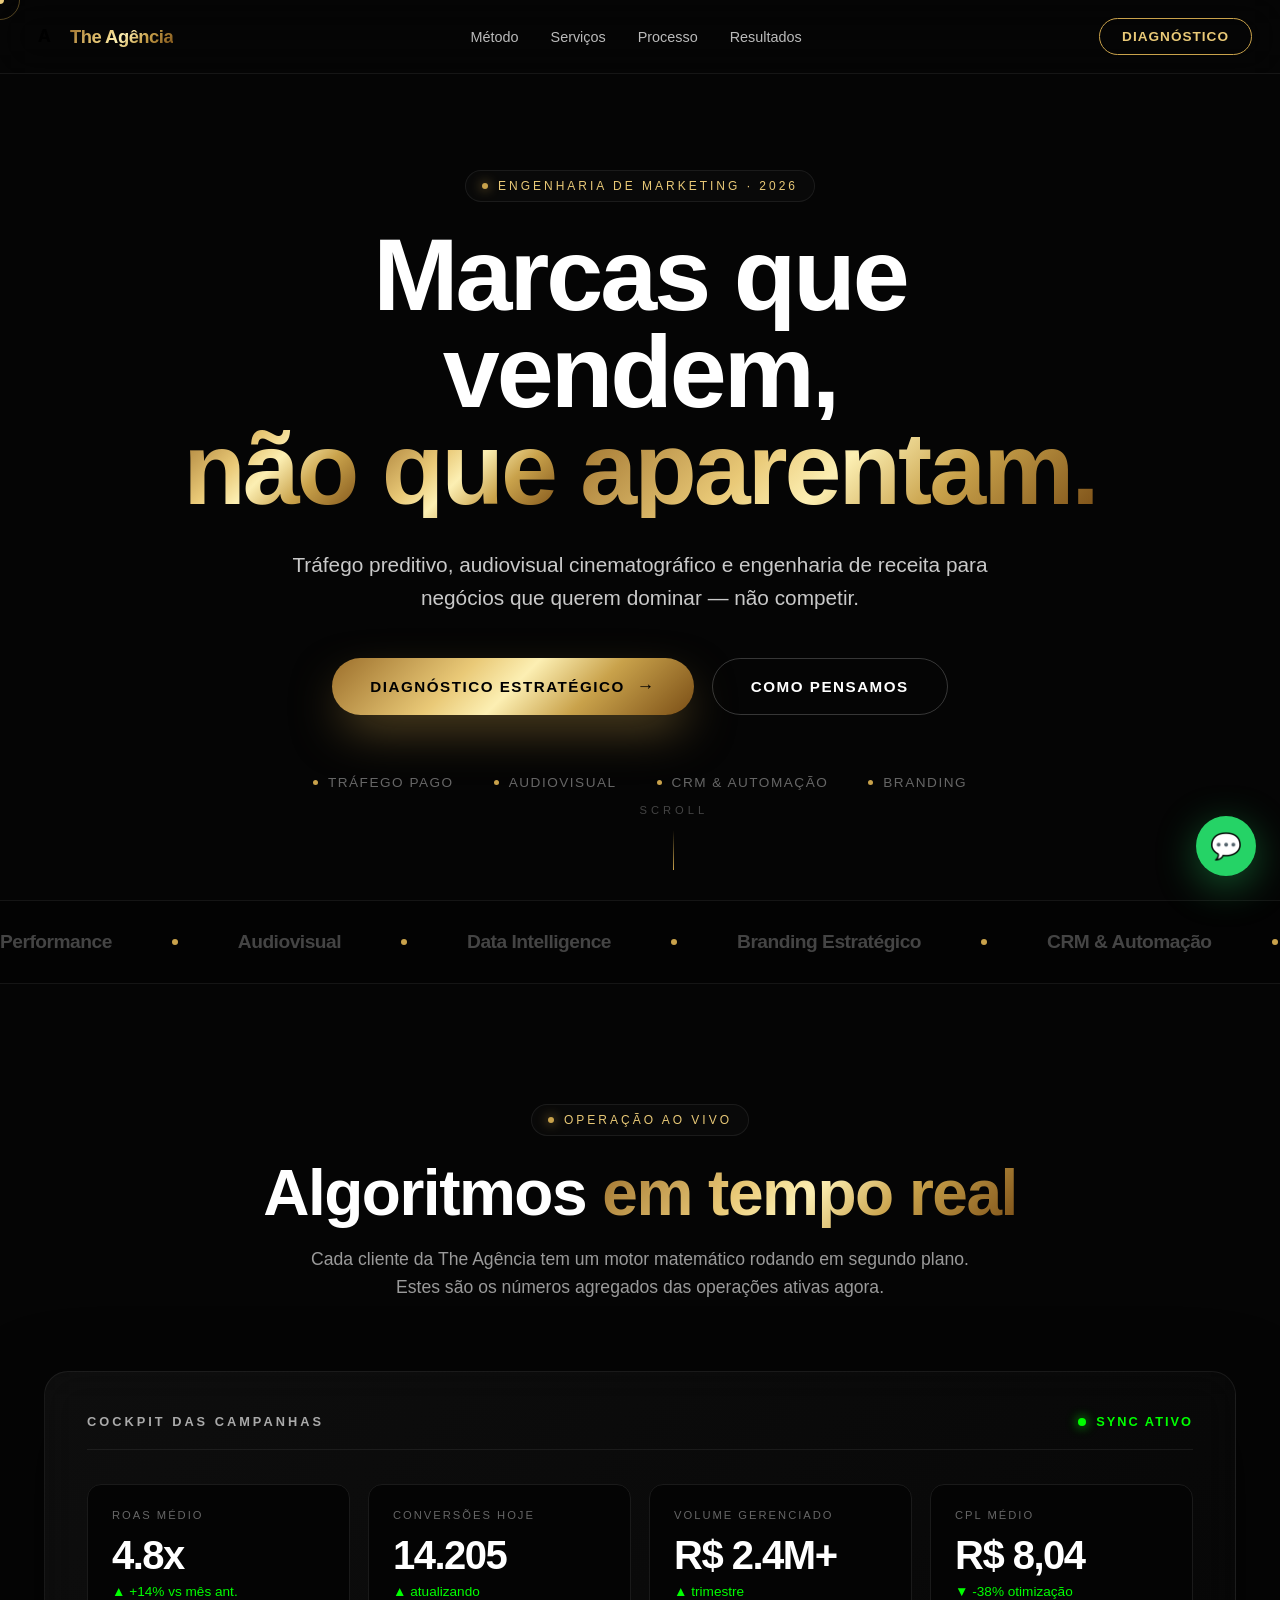
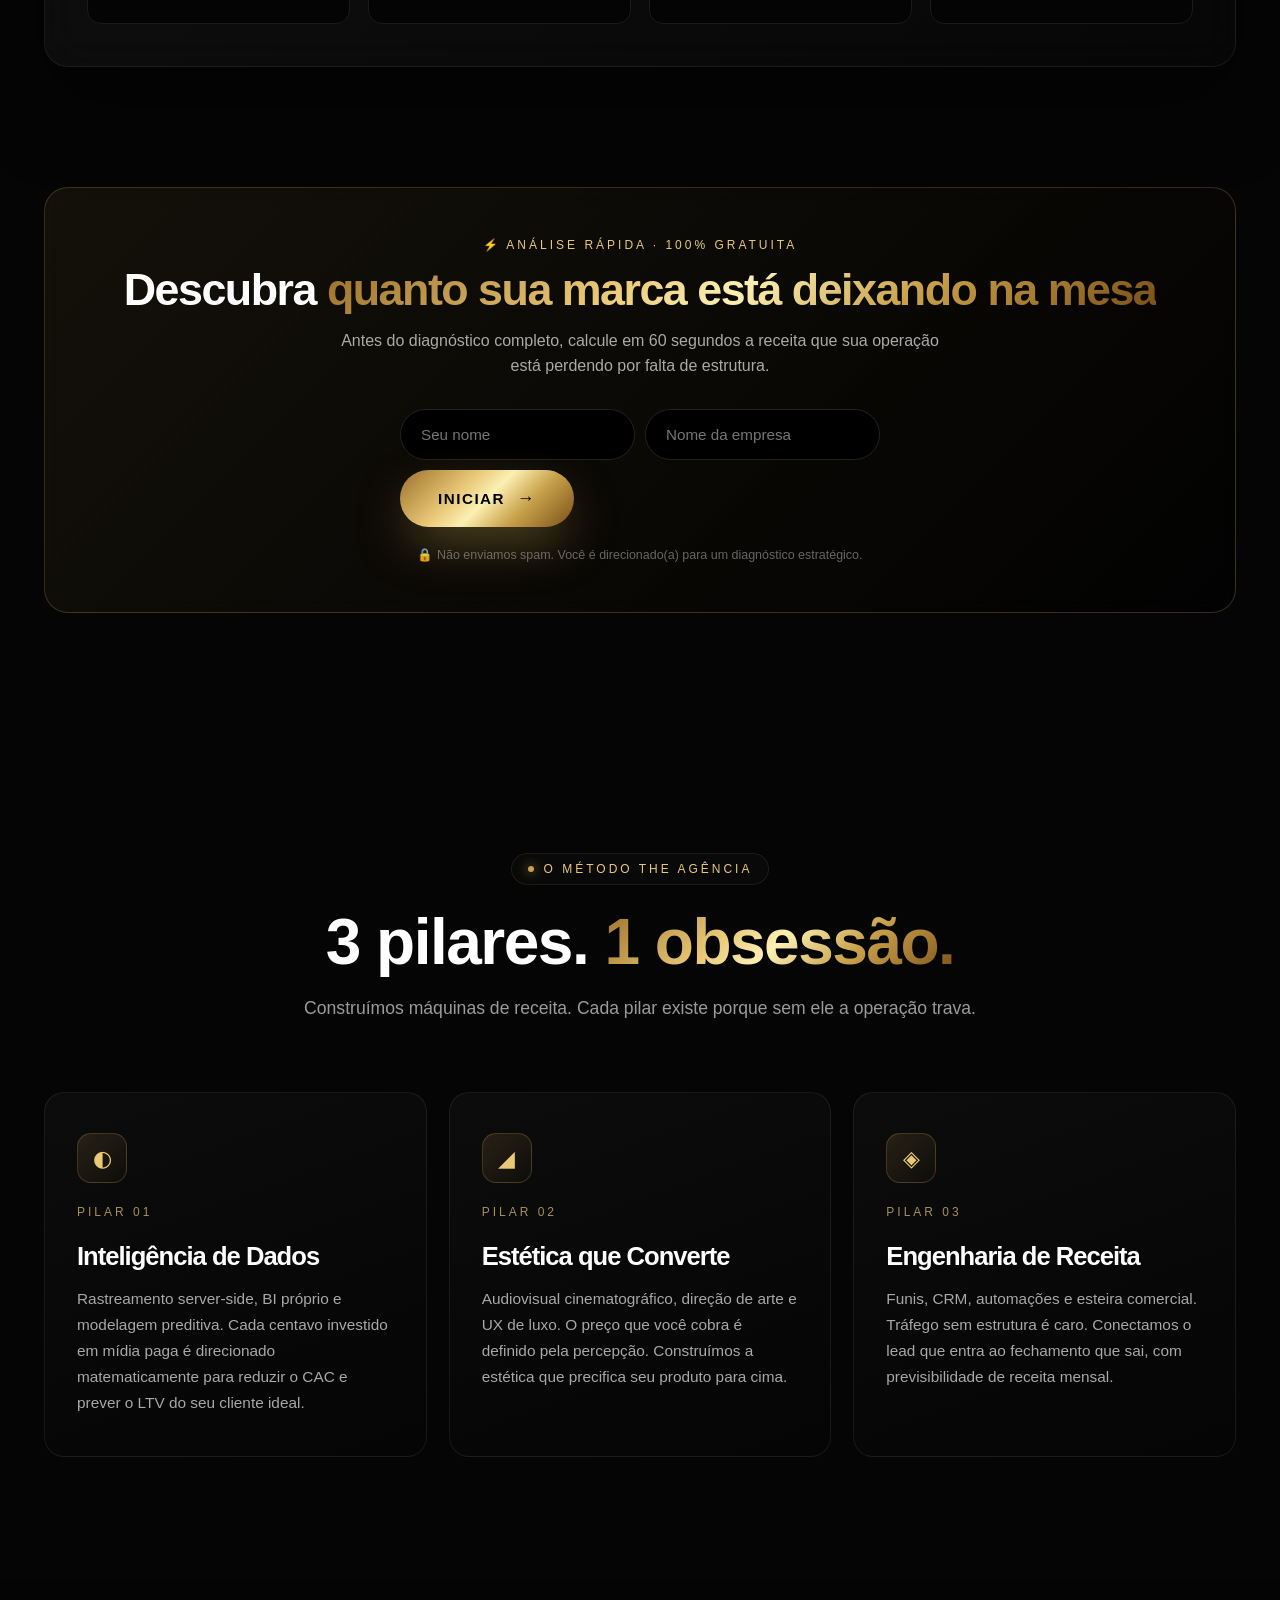
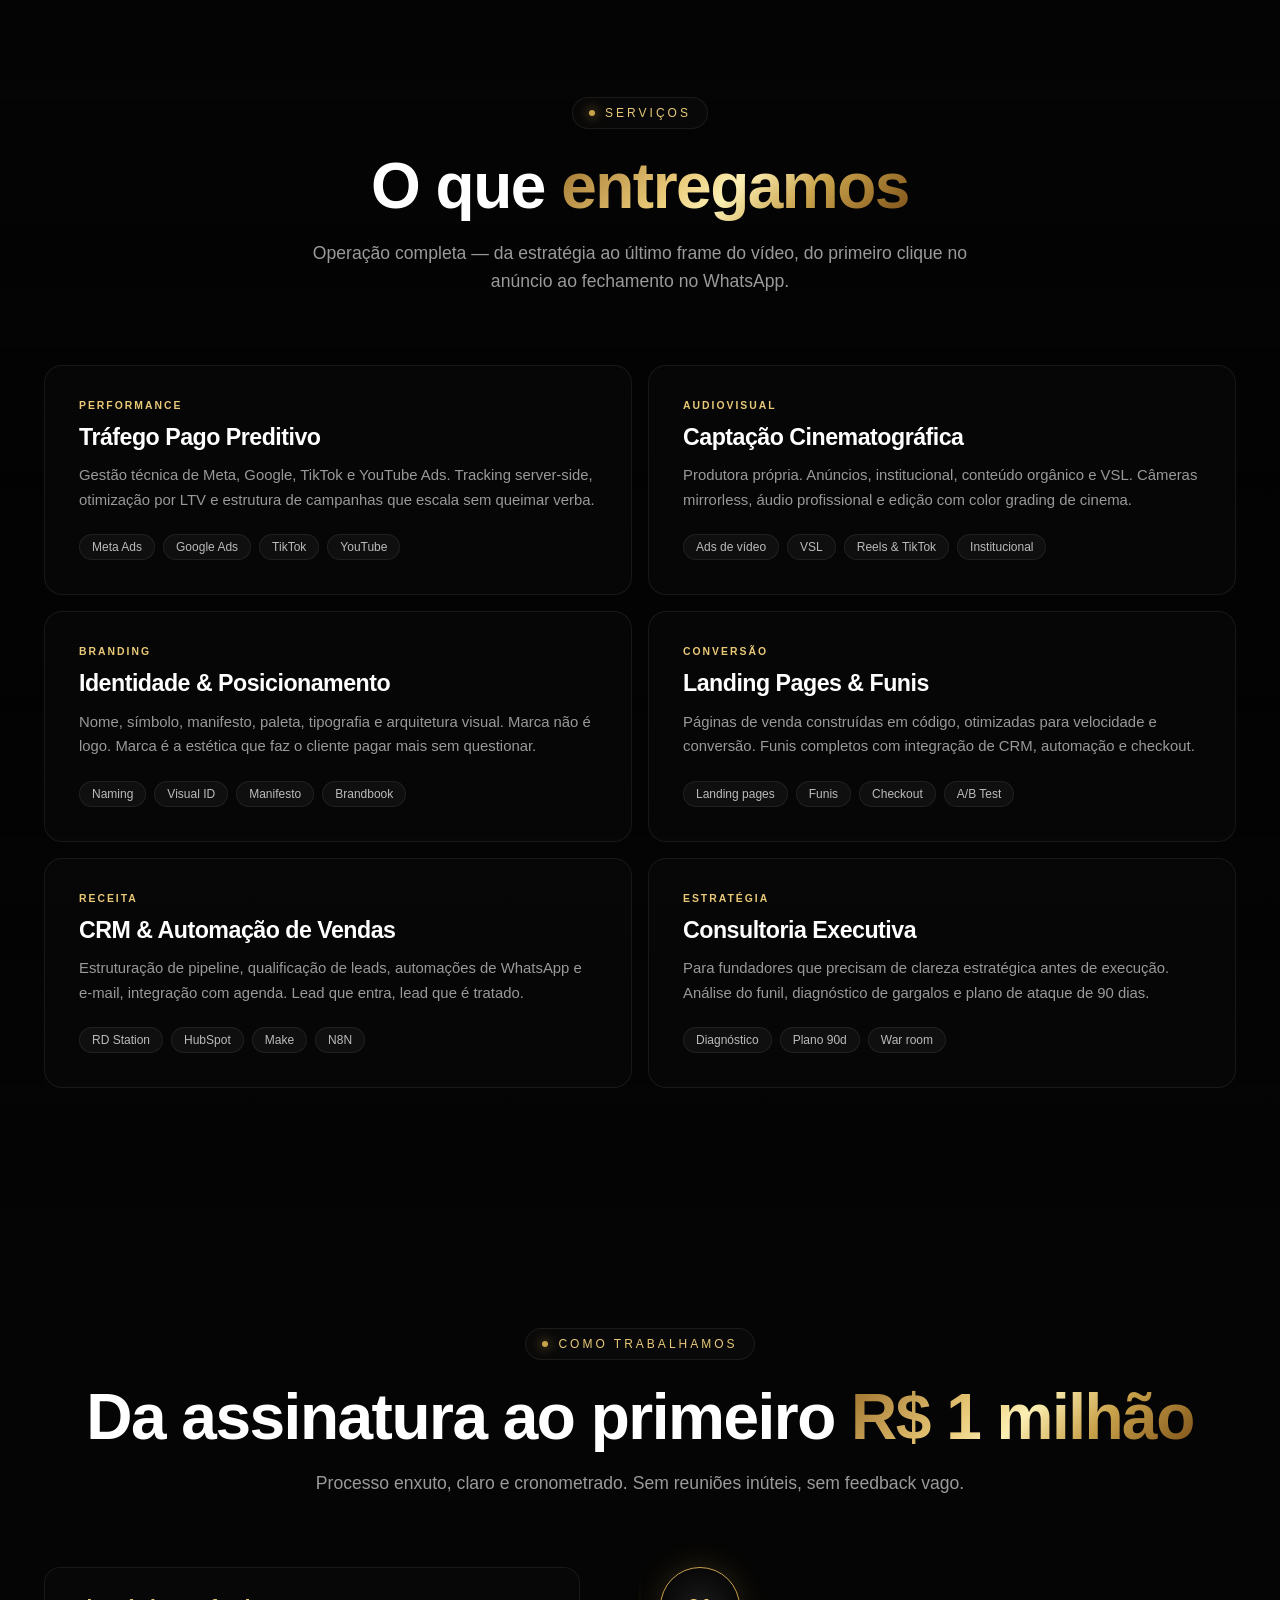
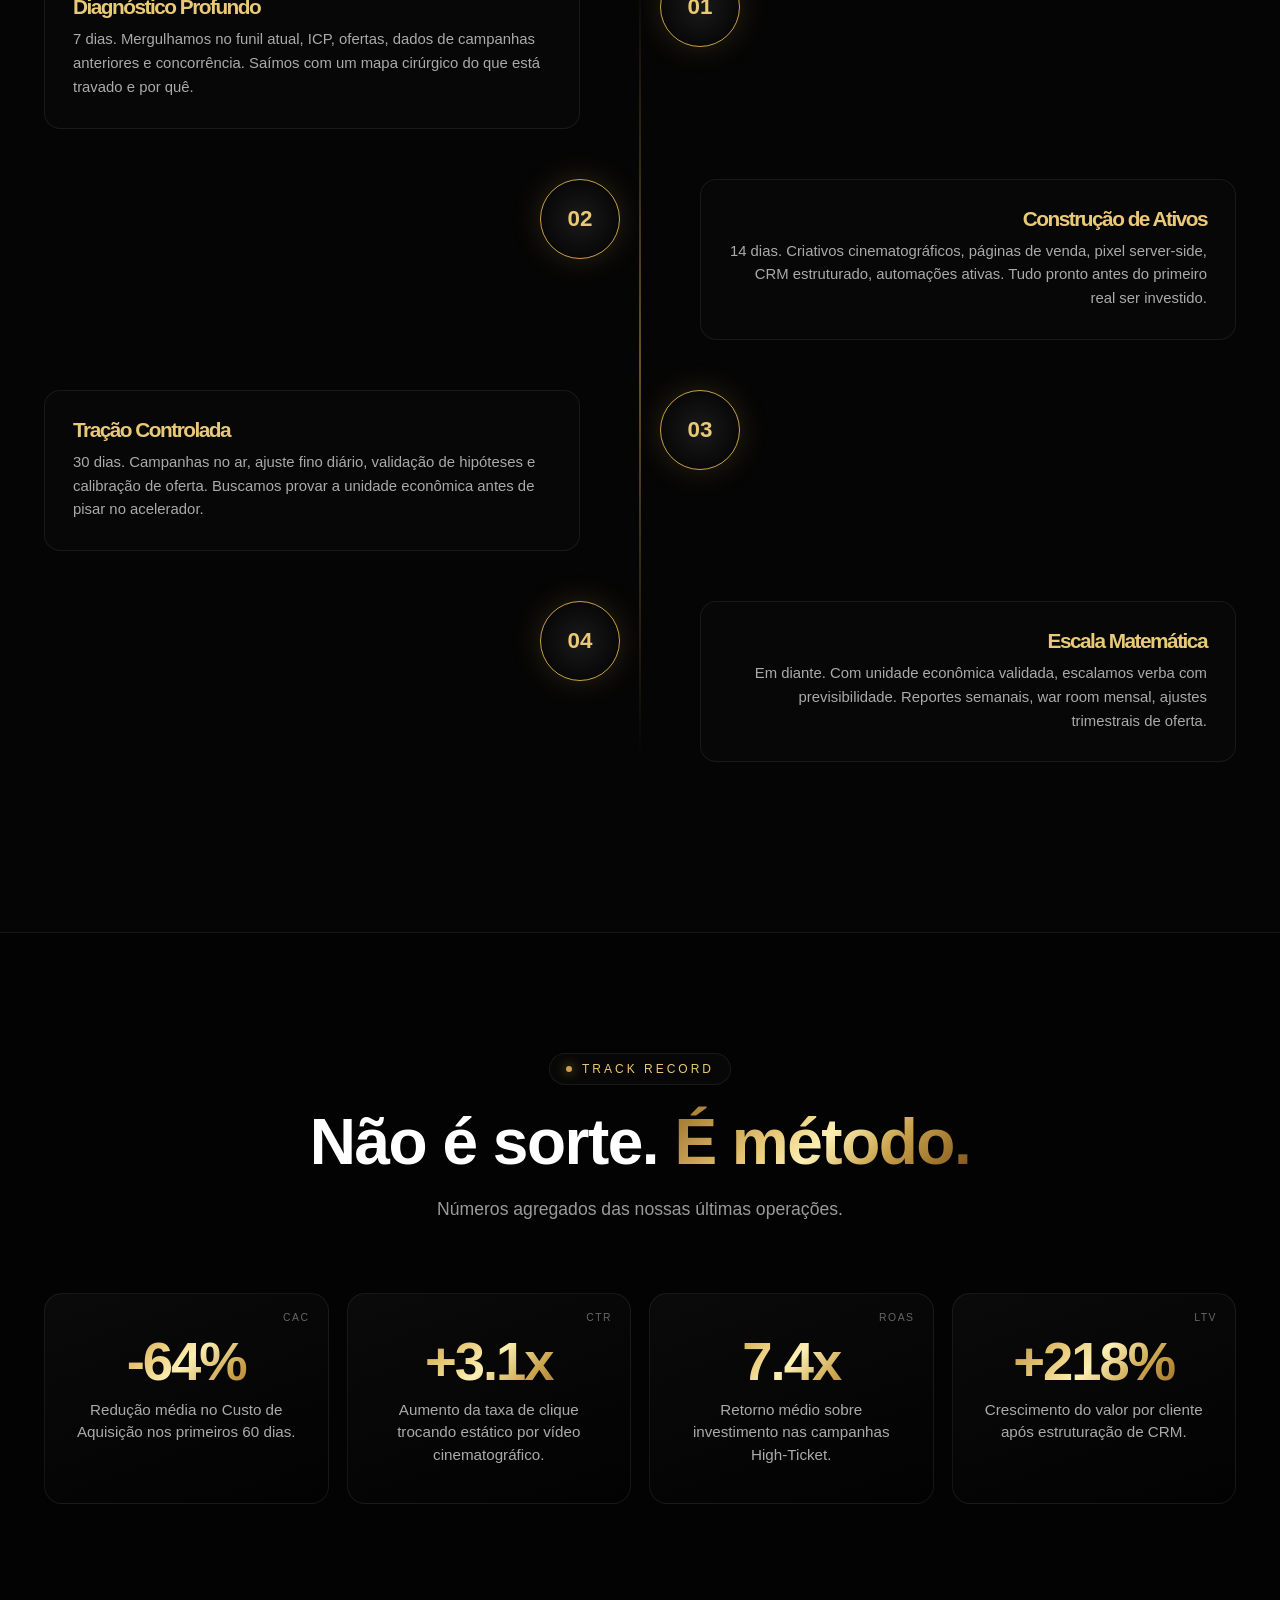
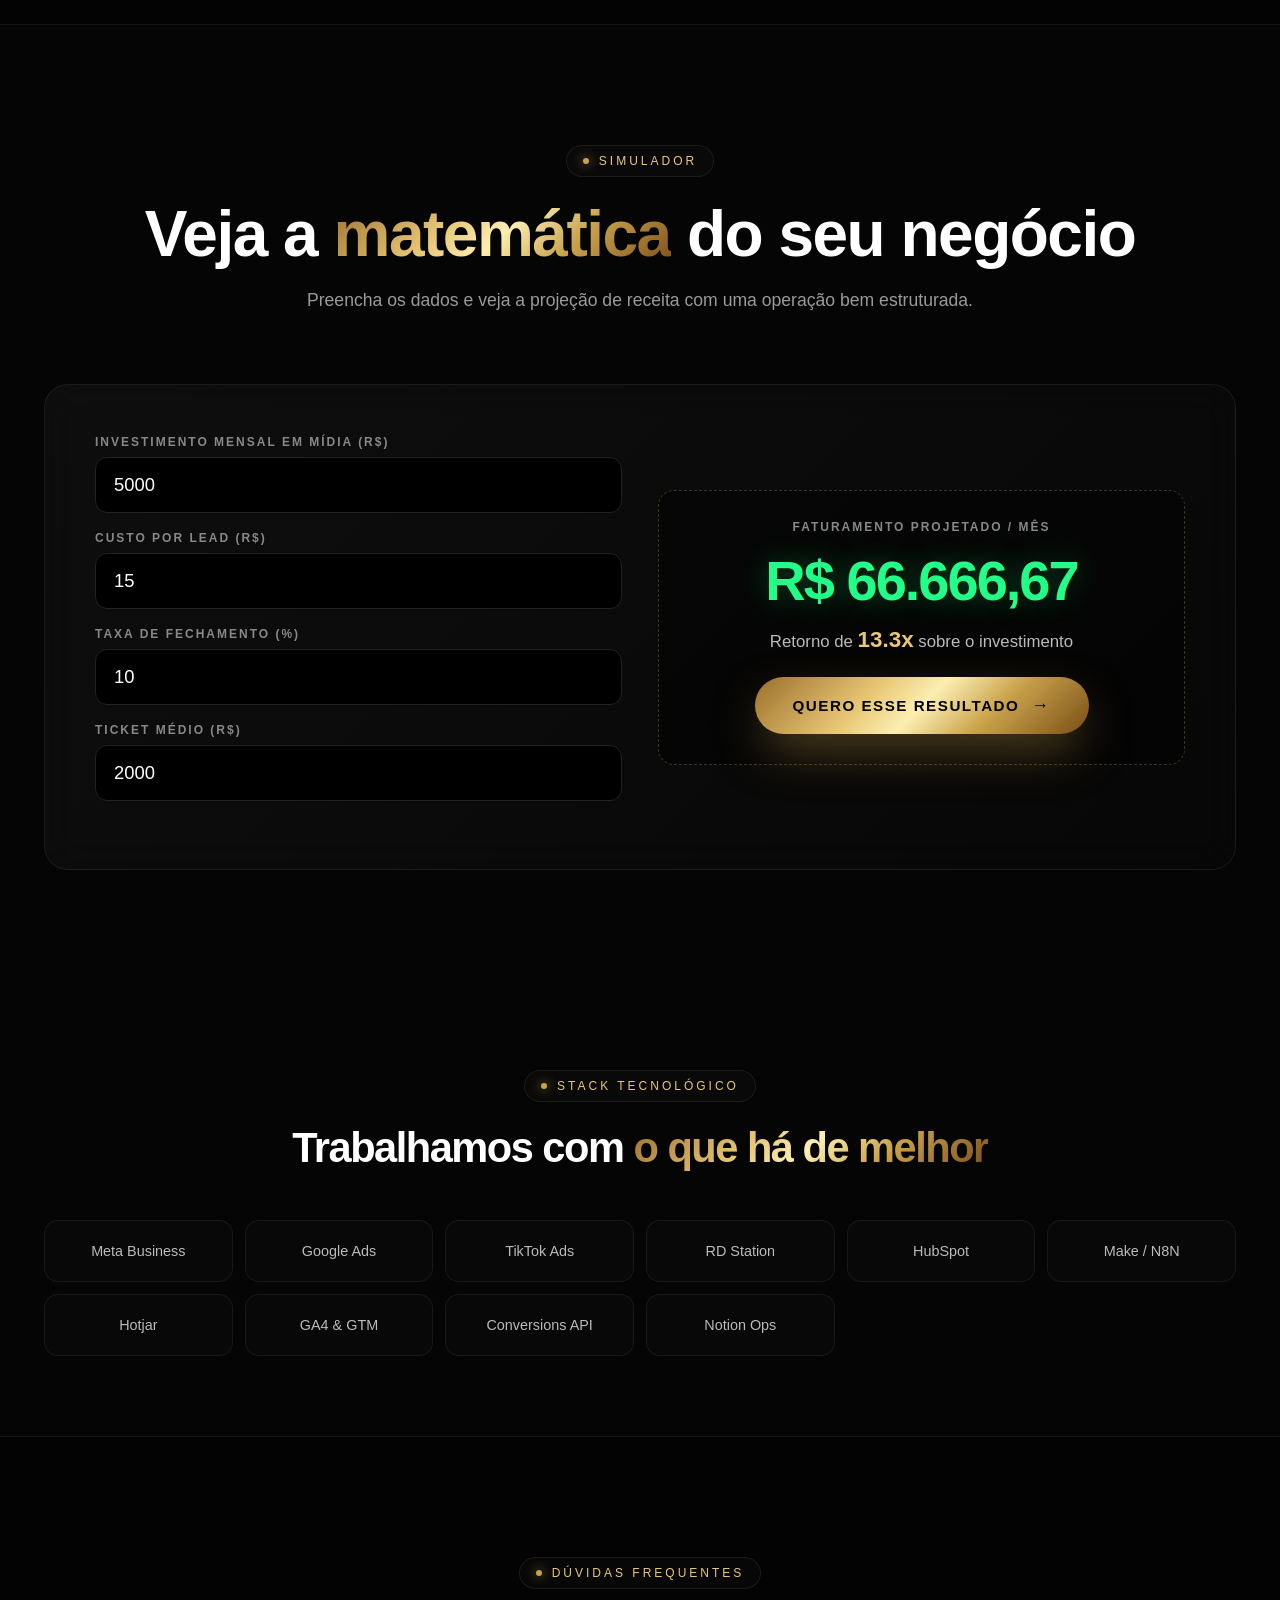
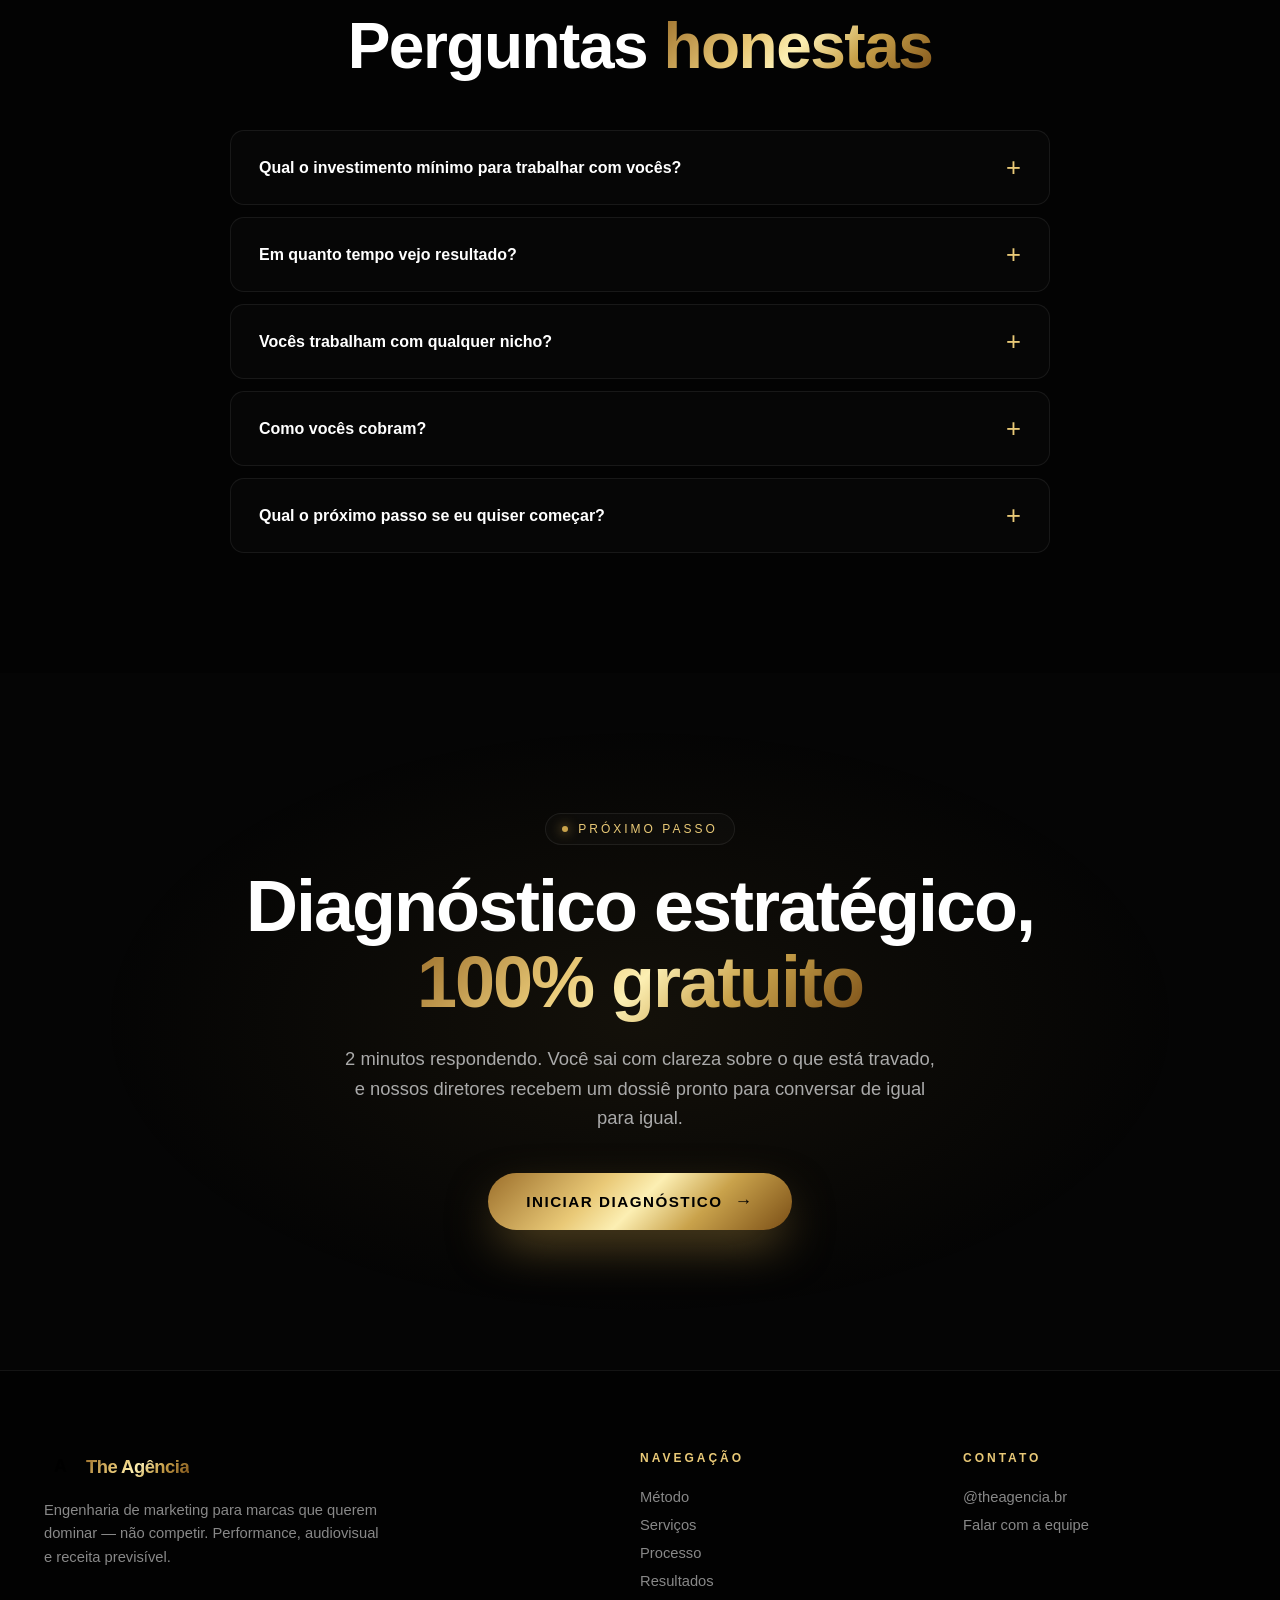
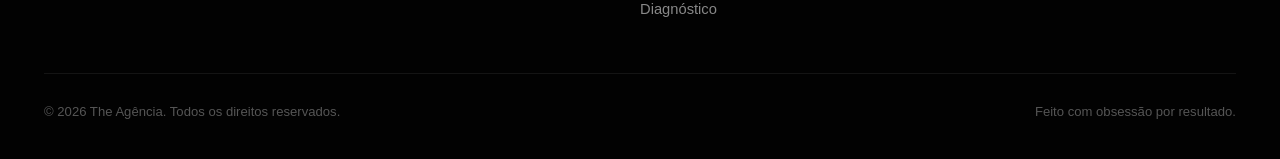
==== commit 57def18f: "Build immersive landing page, adaptive quiz and CRM - index.html: landing page imersiva com WebGL ca" ====
--- a/index.html
+++ b/index.html
@@ -1,272 +1,706 @@
 <!DOCTYPE html>
 <html lang="pt-BR">
 <head>
-    <meta charset="UTF-8">
-    <meta name="viewport" content="width=device-width, initial-scale=1.0, maximum-scale=1.0, user-scalable=no, viewport-fit=cover">
-    <title>Agência Elite | Engenharia de Vendas e Audiovisual</title>
-    <style>
-        :root {
-            --bg-black: #000000;
-            --bg-glass: rgba(15, 15, 15, 0.7);
-            --gold: #BF953F;
-            --gold-grad: linear-gradient(135deg, #BF953F, #FCF6BA, #B38728, #FBF5B7);
-            --silver-grad: linear-gradient(135deg, #757F9A, #D7DDE8, #949EBC);
-            --border: rgba(255, 255, 255, 0.08);
-            --text-main: #fff;
-        }
-        * { margin: 0; padding: 0; box-sizing: border-box; font-family: 'SF Pro Display', sans-serif; }
-        body { background-color: var(--bg-black); color: var(--text-main); overflow-x: hidden; scroll-behavior: smooth; }
-        
-        /* Grid de Fundo */
-        body::before {
-            content: ''; position: fixed; top: 0; left: 0; width: 100vw; height: 100vh;
-            background-image: linear-gradient(var(--border) 1px, transparent 1px), linear-gradient(90deg, var(--border) 1px, transparent 1px);
-            background-size: 60px 60px; opacity: 0.1; z-index: -1;
-        }
-
-        .container { max-width: 1200px; margin: 0 auto; padding: 0 20px; }
-        section { padding: 100px 0; position: relative; }
-        .gold-text { background: var(--gold-grad); -webkit-background-clip: text; -webkit-text-fill-color: transparent; }
-        .reveal { opacity: 0; transform: translateY(30px); transition: all 0.8s ease; }
-        .reveal.active { opacity: 1; transform: translateY(0); }
-
-        /* Títulos Padrão */
-        .sec-title { font-size: clamp(2.2rem, 5vw, 3.5rem); font-weight: 800; text-align: center; margin-bottom: 20px; letter-spacing: -1px; }
-        .sec-sub { text-align: center; color: #aaa; font-size: 1.1rem; max-width: 700px; margin: 0 auto 50px; line-height: 1.6; }
-
-        /* Botão Master */
-        .btn-glow {
-            background: var(--gold-grad); color: #000; padding: 20px 50px; border-radius: 50px; text-decoration: none;
-            font-weight: 800; font-size: 1.1rem; text-transform: uppercase; display: inline-block;
-            box-shadow: 0 10px 30px rgba(191, 149, 63, 0.3); transition: 0.3s; border: none; cursor: pointer;
-        }
-        .btn-glow:active { transform: scale(0.95); box-shadow: 0 5px 15px rgba(191, 149, 63, 0.5); }
-
-        /* 1. HERO */
-        .hero { text-align: center; padding: 150px 0 100px; background: radial-gradient(circle at top, #111, #000 80%); }
-        .hero h1 { font-size: clamp(3rem, 7vw, 6rem); font-weight: 900; line-height: 1.05; margin-bottom: 25px; letter-spacing: -2px; }
-
-        /* 2. DASHBOARD LIVE */
-        .dashboard { background: var(--bg-glass); border: 1px solid var(--border); border-radius: 20px; padding: 40px; backdrop-filter: blur(10px); }
-        .dash-header { display: flex; justify-content: space-between; border-bottom: 1px solid var(--border); padding-bottom: 15px; margin-bottom: 30px; }
-        .live-dot { width: 10px; height: 10px; background: #0f0; border-radius: 50%; animation: blink 1s infinite; display: inline-block; margin-right: 8px; }
-        @keyframes blink { 50% { opacity: 0.3; } }
-        .charts-grid { display: grid; grid-template-columns: repeat(auto-fit, minmax(250px, 1fr)); gap: 30px; }
-        .chart-box { background: #000; border: 1px solid #222; border-radius: 15px; padding: 20px; }
-        .chart-title { color: #888; font-size: 0.8rem; text-transform: uppercase; margin-bottom: 10px; }
-        .chart-value { font-size: 2.5rem; font-weight: 900; color: #fff; font-variant-numeric: tabular-nums; }
-
-        /* 3. A EMPRESA (Metodologia) */
-        .method-grid { display: grid; grid-template-columns: 1fr; gap: 30px; }
-        @media(min-width: 800px) { .method-grid { grid-template-columns: 1fr 1fr; } }
-        .method-card { background: rgba(255,255,255,0.02); border: 1px solid var(--border); padding: 40px; border-radius: 20px; border-left: 3px solid var(--gold); }
-        .method-card h3 { font-size: 1.8rem; margin-bottom: 15px; }
-
-        /* 4. AUDIOVISUAL */
-        .av-grid { display: grid; grid-template-columns: repeat(auto-fit, minmax(280px, 1fr)); gap: 30px; }
-        .av-item { background: #050505; border: 1px solid #1a1a1a; padding: 30px; border-radius: 15px; transition: 0.3s; }
-        .av-item:hover { border-color: var(--gold); transform: translateY(-5px); }
-        .av-item h4 { font-size: 1.3rem; margin-bottom: 10px; color: var(--gold); }
-
-        /* 5. ECOSSISTEMA DE TRÁFEGO */
-        .ecosystem-wrap { text-align: center; }
-        .eco-tags { display: flex; flex-wrap: wrap; justify-content: center; gap: 15px; margin-top: 30px; }
-        .eco-tag { background: rgba(191,149,63,0.1); border: 1px solid rgba(191,149,63,0.3); color: var(--gold); padding: 10px 25px; border-radius: 30px; font-weight: bold; }
-
-        /* 6. CALCULADORA ROI INTERATIVA */
-        .roi-container { display: grid; grid-template-columns: 1fr; gap: 40px; background: var(--bg-glass); border: 1px solid var(--border); padding: 40px; border-radius: 20px; }
-        @media(min-width: 900px){ .roi-container { grid-template-columns: 1fr 1fr; } }
-        .roi-input { width: 100%; background: #000; border: 1px solid #333; color: #fff; padding: 15px; border-radius: 10px; font-size: 1.2rem; margin-bottom: 15px; outline: none; }
-        .roi-input:focus { border-color: var(--gold); }
-        .roi-result { text-align: center; display: flex; flex-direction: column; justify-content: center; }
-        .roi-profit { font-size: 3.5rem; font-weight: 900; color: #0f0; margin: 10px 0; }
-
-        /* 7. TRACK RECORD / CASES */
-        .cases-grid { display: grid; grid-template-columns: repeat(auto-fit, minmax(300px, 1fr)); gap: 30px; }
-        .case-card { background: #000; border: 1px solid var(--border); padding: 30px; border-radius: 15px; text-align: center; }
-        .case-metric { font-size: 3rem; font-weight: 900; background: var(--silver-grad); -webkit-background-clip: text; -webkit-text-fill-color: transparent; }
-
-        /* 8. FOOTER CTA */
-        footer { padding: 100px 20px 50px; text-align: center; border-top: 1px solid #111; background: #030303; }
-    </style>
+<meta charset="UTF-8">
+<meta name="viewport" content="width=device-width, initial-scale=1.0, viewport-fit=cover">
+<title>The Agência — Engenharia de marketing para marcas que querem dominar</title>
+<meta name="description" content="The Agência: tráfego preditivo, audiovisual cinematográfico e estratégia de receita para negócios que querem escalar com inteligência.">
+<style>
+:root{
+  --bg:#050505;
+  --bg-2:#0a0a0a;
+  --glass:rgba(12,12,14,.55);
+  --gold:#C9A24B;
+  --gold-soft:#E9C977;
+  --gold-grad:linear-gradient(135deg,#9C6F2B 0%,#E9C977 35%,#FCEFB3 50%,#C9A24B 70%,#7A4E16 100%);
+  --neon:#7CF5FF;
+  --violet:#9B6BFF;
+  --border:rgba(255,255,255,.07);
+  --text:#fff;
+  --muted:#9a9a9a;
+  --radius:18px;
+}
+*{margin:0;padding:0;box-sizing:border-box;-webkit-tap-highlight-color:transparent}
+html,body{background:var(--bg);color:var(--text);font-family:'Inter','SF Pro Display',-apple-system,BlinkMacSystemFont,sans-serif;overflow-x:hidden;scroll-behavior:smooth;-webkit-font-smoothing:antialiased}
+img,svg{display:block;max-width:100%}
+a{color:inherit;text-decoration:none}
+button{font:inherit;cursor:pointer}
+
+/* === LOADER === */
+#loader{position:fixed;inset:0;background:#000;display:flex;align-items:center;justify-content:center;z-index:9999;transition:opacity .8s ease,visibility .8s}
+#loader.hide{opacity:0;visibility:hidden}
+.loader-logo{font-size:clamp(2rem,6vw,4rem);font-weight:900;letter-spacing:-2px;background:var(--gold-grad);-webkit-background-clip:text;background-clip:text;color:transparent;animation:pulseLogo 1.6s ease-in-out infinite}
+.loader-sub{position:absolute;bottom:60px;left:50%;transform:translateX(-50%);color:#666;font-size:.75rem;letter-spacing:6px;text-transform:uppercase}
+@keyframes pulseLogo{0%,100%{opacity:.6;letter-spacing:-2px}50%{opacity:1;letter-spacing:4px}}
+
+/* === CURSOR === */
+.cursor-dot{position:fixed;width:8px;height:8px;background:var(--gold-soft);border-radius:50%;pointer-events:none;z-index:9998;transform:translate(-50%,-50%);transition:transform .15s,width .2s,height .2s,background .2s;mix-blend-mode:screen}
+.cursor-ring{position:fixed;width:40px;height:40px;border:1px solid rgba(201,162,75,.4);border-radius:50%;pointer-events:none;z-index:9997;transform:translate(-50%,-50%);transition:transform .25s ease-out,width .3s,height .3s,border-color .3s}
+.cursor-dot.hover{width:18px;height:18px;background:#fff}
+.cursor-ring.hover{width:70px;height:70px;border-color:var(--gold)}
+@media (hover:none){.cursor-dot,.cursor-ring{display:none}}
+
+/* === BG === */
+#bg-canvas{position:fixed;inset:0;width:100vw;height:100vh;z-index:-2;opacity:.85}
+body::before{
+  content:'';position:fixed;inset:0;background-image:linear-gradient(rgba(255,255,255,.025) 1px,transparent 1px),linear-gradient(90deg,rgba(255,255,255,.025) 1px,transparent 1px);background-size:80px 80px;z-index:-1;
+  mask-image:radial-gradient(ellipse at center,#000 30%,transparent 80%);
+  -webkit-mask-image:radial-gradient(ellipse at center,#000 30%,transparent 80%);
+}
+body::after{
+  content:'';position:fixed;top:-20%;left:-20%;width:60%;height:60%;background:radial-gradient(circle,rgba(201,162,75,.12),transparent 60%);filter:blur(60px);z-index:-1;animation:floatGlow 18s ease-in-out infinite alternate;pointer-events:none;
+}
+@keyframes floatGlow{0%{transform:translate(0,0)}100%{transform:translate(40vw,30vh)}}
+
+/* === NAV === */
+nav{position:fixed;top:0;left:0;right:0;z-index:100;padding:18px 28px;display:flex;justify-content:space-between;align-items:center;backdrop-filter:blur(20px);background:rgba(5,5,5,.6);border-bottom:1px solid var(--border);transition:padding .3s}
+nav.scrolled{padding:12px 28px}
+.brand{display:flex;align-items:center;gap:10px;font-weight:900;font-size:1.15rem;letter-spacing:-.5px}
+.brand-mark{width:32px;height:32px;background:var(--gold-grad);border-radius:8px;position:relative;overflow:hidden}
+.brand-mark::after{content:'A';position:absolute;inset:0;display:flex;align-items:center;justify-content:center;color:#000;font-weight:900;font-size:1.1rem}
+.brand span{background:var(--gold-grad);-webkit-background-clip:text;background-clip:text;color:transparent}
+.nav-links{display:none;gap:32px;font-size:.9rem;color:#bbb}
+.nav-links a{transition:color .2s;position:relative}
+.nav-links a:hover{color:var(--gold-soft)}
+.nav-cta{padding:10px 22px;border-radius:50px;background:transparent;border:1px solid var(--gold);color:var(--gold-soft);font-weight:600;font-size:.85rem;transition:.3s;text-transform:uppercase;letter-spacing:1px}
+.nav-cta:hover{background:var(--gold);color:#000}
+.progress-bar{position:fixed;top:0;left:0;height:2px;background:var(--gold-grad);width:0;z-index:101;transition:width .1s}
+@media(min-width:900px){.nav-links{display:flex}}
+
+/* === GLOBAL === */
+.container{max-width:1240px;margin:0 auto;padding:0 24px}
+section{padding:120px 0;position:relative}
+.eyebrow{display:inline-flex;align-items:center;gap:10px;padding:8px 16px;border:1px solid var(--border);border-radius:50px;background:rgba(255,255,255,.02);font-size:.75rem;letter-spacing:3px;text-transform:uppercase;color:var(--gold-soft);margin-bottom:24px}
+.eyebrow .dot{width:6px;height:6px;background:var(--gold);border-radius:50%;box-shadow:0 0 12px var(--gold);animation:blink 1.5s infinite}
+@keyframes blink{50%{opacity:.3}}
+h1,h2,h3,h4{letter-spacing:-1.5px;line-height:1.05;font-weight:800}
+.sec-title{font-size:clamp(2.4rem,5.5vw,4rem);text-align:center;margin-bottom:18px}
+.sec-sub{text-align:center;color:var(--muted);font-size:1.1rem;max-width:680px;margin:0 auto 70px;line-height:1.6}
+.gold{background:var(--gold-grad);-webkit-background-clip:text;background-clip:text;color:transparent}
+
+.reveal{opacity:0;transform:translateY(40px);transition:opacity 1s cubic-bezier(.2,.6,.2,1),transform 1s cubic-bezier(.2,.6,.2,1)}
+.reveal.active{opacity:1;transform:translateY(0)}
+.reveal-stagger>*{opacity:0;transform:translateY(30px);transition:opacity .8s,transform .8s}
+.reveal-stagger.active>*{opacity:1;transform:translateY(0)}
+.reveal-stagger.active>*:nth-child(2){transition-delay:.1s}
+.reveal-stagger.active>*:nth-child(3){transition-delay:.2s}
+.reveal-stagger.active>*:nth-child(4){transition-delay:.3s}
+.reveal-stagger.active>*:nth-child(5){transition-delay:.4s}
+.reveal-stagger.active>*:nth-child(6){transition-delay:.5s}
+
+/* === BTN === */
+.btn{display:inline-flex;align-items:center;gap:12px;padding:18px 38px;border-radius:50px;font-weight:700;font-size:.95rem;text-transform:uppercase;letter-spacing:1.5px;transition:.3s;border:none;position:relative;overflow:hidden}
+.btn-primary{background:var(--gold-grad);color:#000;box-shadow:0 20px 50px -10px rgba(201,162,75,.5)}
+.btn-primary:hover{transform:translateY(-3px);box-shadow:0 30px 60px -10px rgba(201,162,75,.7)}
+.btn-primary::before{content:'';position:absolute;inset:0;background:linear-gradient(120deg,transparent 30%,rgba(255,255,255,.5),transparent 70%);transform:translateX(-100%);transition:transform .6s}
+.btn-primary:hover::before{transform:translateX(100%)}
+.btn-ghost{background:transparent;color:#fff;border:1px solid rgba(255,255,255,.2)}
+.btn-ghost:hover{border-color:var(--gold);color:var(--gold-soft)}
+.btn-arrow{font-size:1.1rem;transition:transform .3s}
+.btn:hover .btn-arrow{transform:translateX(4px)}
+
+/* === HERO === */
+.hero{min-height:100vh;display:flex;align-items:center;padding:140px 0 80px;position:relative;overflow:hidden}
+.hero-content{text-align:center;max-width:1000px;margin:0 auto;position:relative;z-index:2}
+.hero h1{font-size:clamp(2.8rem,8vw,6.5rem);font-weight:900;letter-spacing:-3px;line-height:.95;margin-bottom:30px}
+.hero h1 .line{display:block;overflow:hidden}
+.hero h1 .word{display:inline-block;transform:translateY(120%);animation:wordUp 1.1s cubic-bezier(.2,.7,.2,1) forwards}
+.hero h1 .word:nth-child(2){animation-delay:.08s}
+.hero h1 .word:nth-child(3){animation-delay:.16s}
+.hero h1 .word:nth-child(4){animation-delay:.24s}
+.hero h1 .word:nth-child(5){animation-delay:.32s}
+@keyframes wordUp{to{transform:translateY(0)}}
+.hero-sub{font-size:clamp(1.05rem,2vw,1.3rem);color:#c9c9c9;max-width:720px;margin:0 auto 44px;line-height:1.6;opacity:0;animation:fadeUp 1s ease .8s forwards}
+@keyframes fadeUp{to{opacity:1;transform:translateY(0)}}
+.hero-cta{display:flex;gap:18px;justify-content:center;flex-wrap:wrap;opacity:0;animation:fadeUp 1s ease 1s forwards;transform:translateY(20px)}
+.hero-meta{margin-top:60px;display:flex;justify-content:center;gap:40px;flex-wrap:wrap;color:#666;font-size:.85rem;letter-spacing:1.5px;text-transform:uppercase;opacity:0;animation:fadeUp 1s ease 1.4s forwards}
+.hero-meta-item{display:flex;align-items:center;gap:10px}
+.hero-meta-item::before{content:'';width:5px;height:5px;background:var(--gold);border-radius:50%}
+.scroll-hint{position:absolute;bottom:30px;left:50%;transform:translateX(-50%);color:#444;font-size:.7rem;letter-spacing:4px;text-transform:uppercase;display:flex;flex-direction:column;align-items:center;gap:14px;animation:fadeUp 1s ease 2s forwards;opacity:0}
+.scroll-hint::after{content:'';width:1px;height:40px;background:linear-gradient(transparent,var(--gold));animation:scrollDown 2s ease-in-out infinite}
+@keyframes scrollDown{0%{transform:scaleY(0);transform-origin:top}50%{transform:scaleY(1);transform-origin:top}51%{transform-origin:bottom}100%{transform:scaleY(0);transform-origin:bottom}}
+
+/* === MARQUEE === */
+.marquee{padding:30px 0;border-top:1px solid var(--border);border-bottom:1px solid var(--border);overflow:hidden;background:rgba(0,0,0,.4)}
+.marquee-track{display:flex;gap:60px;animation:scroll 30s linear infinite;white-space:nowrap}
+.marquee-item{font-size:1.2rem;font-weight:700;color:#444;letter-spacing:-.5px;display:flex;align-items:center;gap:60px}
+.marquee-item::after{content:'';width:6px;height:6px;background:var(--gold);border-radius:50%}
+@keyframes scroll{to{transform:translateX(-50%)}}
+
+/* === STATS / DASH === */
+.dash{background:linear-gradient(135deg,rgba(20,20,20,.6),rgba(8,8,8,.6));border:1px solid var(--border);border-radius:24px;padding:42px;backdrop-filter:blur(20px);box-shadow:0 30px 80px rgba(0,0,0,.5)}
+.dash-head{display:flex;justify-content:space-between;align-items:center;border-bottom:1px solid var(--border);padding-bottom:20px;margin-bottom:34px;flex-wrap:wrap;gap:12px}
+.dash-head h3{color:#aaa;font-size:.8rem;letter-spacing:3px;text-transform:uppercase;font-weight:600}
+.live{display:flex;align-items:center;gap:10px;color:#0f0;font-weight:700;font-size:.8rem;letter-spacing:2px}
+.live-dot{width:8px;height:8px;background:#0f0;border-radius:50%;box-shadow:0 0 12px #0f0;animation:blink 1s infinite}
+.stats-grid{display:grid;grid-template-columns:repeat(auto-fit,minmax(220px,1fr));gap:18px}
+.stat{background:#040404;border:1px solid #1a1a1a;border-radius:14px;padding:24px;position:relative;overflow:hidden;transition:.4s}
+.stat::before{content:'';position:absolute;top:0;left:0;width:100%;height:1px;background:linear-gradient(90deg,transparent,var(--gold),transparent);opacity:0;transition:.4s}
+.stat:hover{border-color:rgba(201,162,75,.4);transform:translateY(-4px)}
+.stat:hover::before{opacity:1}
+.stat-label{color:#666;font-size:.7rem;letter-spacing:2px;text-transform:uppercase;margin-bottom:12px}
+.stat-value{font-size:2.5rem;font-weight:900;font-variant-numeric:tabular-nums;letter-spacing:-1.5px}
+.stat-trend{font-size:.85rem;color:#0f0;margin-top:6px;display:flex;align-items:center;gap:6px}
+
+/* === PILLARS === */
+.pillars{display:grid;grid-template-columns:1fr;gap:22px}
+@media(min-width:900px){.pillars{grid-template-columns:repeat(3,1fr)}}
+.pillar{background:linear-gradient(160deg,rgba(20,20,20,.5),rgba(5,5,5,.5));border:1px solid var(--border);border-radius:20px;padding:40px 32px;transition:.5s;position:relative;overflow:hidden;cursor:default}
+.pillar::before{content:'';position:absolute;top:-50%;left:-50%;width:200%;height:200%;background:radial-gradient(circle at 50% 0%,rgba(201,162,75,.15),transparent 50%);opacity:0;transition:.5s}
+.pillar:hover{transform:translateY(-8px);border-color:rgba(201,162,75,.35)}
+.pillar:hover::before{opacity:1}
+.pillar-num{font-family:'Inter',sans-serif;font-size:.75rem;letter-spacing:3px;color:var(--gold-soft);margin-bottom:24px;opacity:.7}
+.pillar h3{font-size:1.6rem;margin-bottom:16px;letter-spacing:-1px}
+.pillar p{color:#a8a8a8;line-height:1.7;font-size:.96rem}
+.pillar-icon{width:50px;height:50px;background:linear-gradient(135deg,rgba(201,162,75,.15),rgba(201,162,75,.02));border:1px solid rgba(201,162,75,.25);border-radius:14px;display:flex;align-items:center;justify-content:center;margin-bottom:22px;font-size:1.4rem;color:var(--gold-soft)}
+
+/* === SERVICES === */
+.svc-grid{display:grid;grid-template-columns:1fr;gap:16px}
+@media(min-width:780px){.svc-grid{grid-template-columns:repeat(2,1fr)}}
+.svc{background:rgba(10,10,10,.5);border:1px solid var(--border);border-radius:18px;padding:34px;transition:.4s;display:flex;flex-direction:column;gap:14px;cursor:default;position:relative}
+.svc:hover{border-color:var(--gold);transform:translateX(6px)}
+.svc-tag{font-size:.65rem;letter-spacing:2px;color:var(--gold-soft);text-transform:uppercase;font-weight:600}
+.svc h4{font-size:1.45rem;letter-spacing:-.5px}
+.svc p{color:#999;font-size:.93rem;line-height:1.65}
+.svc-feats{display:flex;flex-wrap:wrap;gap:8px;margin-top:8px}
+.svc-feat{font-size:.75rem;padding:5px 12px;border-radius:30px;background:rgba(255,255,255,.04);border:1px solid var(--border);color:#bbb}
+
+/* === PROCESS === */
+.process-timeline{position:relative;margin-top:60px}
+.process-timeline::before{content:'';position:absolute;left:40px;top:0;bottom:0;width:1px;background:linear-gradient(180deg,transparent,var(--gold),transparent)}
+@media(min-width:900px){.process-timeline::before{left:50%;transform:translateX(-.5px)}}
+.phase{display:flex;align-items:flex-start;gap:30px;margin-bottom:50px;position:relative}
+@media(min-width:900px){
+  .phase{width:50%;padding-right:60px}
+  .phase:nth-child(even){margin-left:50%;padding-right:0;padding-left:60px;flex-direction:row-reverse;text-align:right}
+}
+.phase-dot{width:80px;height:80px;border-radius:50%;background:radial-gradient(circle,#1a1a1a,#000);border:1px solid var(--gold);display:flex;align-items:center;justify-content:center;font-size:1.4rem;font-weight:900;color:var(--gold-soft);flex-shrink:0;position:relative;z-index:2;box-shadow:0 0 30px rgba(201,162,75,.2)}
+@media(min-width:900px){.phase-dot{position:absolute;right:-100px;top:0}.phase:nth-child(even) .phase-dot{right:auto;left:-100px}}
+.phase-content{flex:1;background:rgba(10,10,10,.5);border:1px solid var(--border);border-radius:16px;padding:28px}
+.phase-content h4{font-size:1.3rem;margin-bottom:10px;color:var(--gold-soft)}
+.phase-content p{color:#aaa;line-height:1.6;font-size:.93rem}
+
+/* === CASES === */
+.cases{display:grid;grid-template-columns:repeat(auto-fit,minmax(260px,1fr));gap:18px}
+.case{background:linear-gradient(160deg,#0a0a0a,#020202);border:1px solid var(--border);border-radius:18px;padding:36px 28px;text-align:center;transition:.4s;position:relative;overflow:hidden}
+.case::after{content:'';position:absolute;inset:0;border-radius:18px;background:linear-gradient(135deg,rgba(201,162,75,.2),transparent 50%);opacity:0;transition:.4s;pointer-events:none}
+.case:hover{transform:translateY(-6px);border-color:rgba(201,162,75,.4)}
+.case:hover::after{opacity:1}
+.case-metric{font-size:3.4rem;font-weight:900;letter-spacing:-2px;background:var(--gold-grad);-webkit-background-clip:text;background-clip:text;color:transparent;margin-bottom:6px}
+.case-label{color:#aaa;font-size:.95rem;line-height:1.5}
+.case-tag{position:absolute;top:18px;right:18px;font-size:.65rem;color:#666;letter-spacing:1.5px}
+
+/* === ROI === */
+.roi{background:linear-gradient(135deg,rgba(20,20,20,.6),rgba(8,8,8,.6));border:1px solid var(--border);border-radius:24px;padding:50px;backdrop-filter:blur(20px);display:grid;grid-template-columns:1fr;gap:36px}
+@media(min-width:900px){.roi{grid-template-columns:1fr 1fr;align-items:center}}
+.roi label{display:block;color:#888;font-size:.75rem;letter-spacing:2px;text-transform:uppercase;margin-bottom:8px;font-weight:600}
+.roi-input{width:100%;background:#000;border:1px solid #222;color:#fff;padding:16px 18px;border-radius:12px;font-size:1.15rem;outline:none;transition:.3s;margin-bottom:18px;font-variant-numeric:tabular-nums}
+.roi-input:focus{border-color:var(--gold);box-shadow:0 0 0 4px rgba(201,162,75,.1)}
+.roi-result{text-align:center;padding:30px;background:rgba(0,0,0,.4);border-radius:16px;border:1px dashed rgba(201,162,75,.3)}
+.roi-result h4{color:#888;font-size:.75rem;text-transform:uppercase;letter-spacing:2px;margin-bottom:10px}
+.roi-profit{font-size:clamp(2.2rem,5vw,3.5rem);font-weight:900;color:#22ff88;letter-spacing:-2px;font-variant-numeric:tabular-nums;text-shadow:0 0 30px rgba(34,255,136,.3);margin:14px 0;transition:.3s}
+.roi-mult{font-size:1.05rem;color:#bbb}
+.roi-mult strong{color:var(--gold-soft);font-size:1.4rem}
+
+/* === STACK === */
+.stack-grid{display:grid;grid-template-columns:repeat(auto-fit,minmax(180px,1fr));gap:12px}
+.stack-item{background:rgba(10,10,10,.6);border:1px solid var(--border);border-radius:14px;padding:22px 18px;text-align:center;transition:.3s;font-size:.9rem;color:#bbb;font-weight:500}
+.stack-item:hover{border-color:var(--gold);color:var(--gold-soft);transform:scale(1.03)}
+
+/* === FAQ === */
+.faq-list{max-width:820px;margin:0 auto;display:flex;flex-direction:column;gap:12px}
+.faq{background:rgba(10,10,10,.5);border:1px solid var(--border);border-radius:14px;overflow:hidden;transition:.3s}
+.faq:hover{border-color:rgba(201,162,75,.3)}
+.faq-q{padding:22px 28px;cursor:pointer;display:flex;justify-content:space-between;align-items:center;gap:20px;font-weight:600;font-size:1rem}
+.faq-q::after{content:'+';font-size:1.6rem;color:var(--gold-soft);transition:.3s;font-weight:300}
+.faq.open .faq-q::after{transform:rotate(45deg)}
+.faq-a{max-height:0;overflow:hidden;transition:max-height .5s ease,padding .3s;color:#aaa;line-height:1.65;font-size:.93rem;padding:0 28px}
+.faq.open .faq-a{max-height:400px;padding:0 28px 24px}
+
+/* === FINAL CTA === */
+.final-cta{padding:140px 0;text-align:center;position:relative;overflow:hidden;background:radial-gradient(ellipse at center,rgba(201,162,75,.08),transparent 60%)}
+.final-cta h2{font-size:clamp(2.5rem,6vw,4.5rem);max-width:900px;margin:0 auto 24px;letter-spacing:-2px}
+.final-cta p{color:#aaa;font-size:1.15rem;max-width:600px;margin:0 auto 40px;line-height:1.6}
+
+/* === FOOTER === */
+footer{padding:80px 0 40px;border-top:1px solid var(--border);background:#020202}
+.foot-grid{display:grid;grid-template-columns:1fr;gap:50px;margin-bottom:50px}
+@media(min-width:780px){.foot-grid{grid-template-columns:2fr 1fr 1fr}}
+.foot-brand p{color:#888;margin-top:16px;line-height:1.6;font-size:.92rem;max-width:340px}
+.foot-col h5{font-size:.75rem;letter-spacing:3px;text-transform:uppercase;color:var(--gold-soft);margin-bottom:18px}
+.foot-col a{display:block;color:#888;font-size:.92rem;padding:6px 0;transition:.2s}
+.foot-col a:hover{color:#fff}
+.foot-bottom{border-top:1px solid var(--border);padding-top:30px;display:flex;justify-content:space-between;flex-wrap:wrap;gap:14px;color:#555;font-size:.82rem}
+
+/* === FLOATING WHATSAPP === */
+.fab{position:fixed;bottom:24px;right:24px;width:60px;height:60px;border-radius:50%;background:#25D366;display:flex;align-items:center;justify-content:center;color:#fff;font-size:1.6rem;z-index:90;box-shadow:0 10px 40px rgba(37,211,102,.4);transition:.3s;animation:pulseFab 2s infinite}
+.fab:hover{transform:scale(1.1)}
+@keyframes pulseFab{0%,100%{box-shadow:0 10px 40px rgba(37,211,102,.4)}50%{box-shadow:0 10px 50px rgba(37,211,102,.8)}}
+
+/* === LEAD MAGNET (mini quiz inicial) === */
+.lead-magnet{background:linear-gradient(135deg,rgba(201,162,75,.08),rgba(0,0,0,.6));border:1px solid rgba(201,162,75,.25);border-radius:24px;padding:50px;text-align:center;backdrop-filter:blur(10px)}
+.lm-eyebrow{color:var(--gold-soft);font-size:.75rem;letter-spacing:3px;text-transform:uppercase;margin-bottom:14px}
+.lm-title{font-size:clamp(1.8rem,4vw,2.8rem);margin-bottom:14px;letter-spacing:-1.5px}
+.lm-sub{color:#aaa;margin-bottom:30px;max-width:620px;margin-left:auto;margin-right:auto;line-height:1.6}
+.lm-quick{display:flex;gap:10px;max-width:480px;margin:0 auto;flex-wrap:wrap}
+.lm-quick input{flex:1;min-width:200px;padding:16px 20px;background:#000;border:1px solid #222;color:#fff;border-radius:50px;outline:none;font-size:.95rem;transition:.3s}
+.lm-quick input:focus{border-color:var(--gold)}
+.lm-trust{margin-top:20px;color:#666;font-size:.78rem}
+
+@media(max-width:780px){
+  section{padding:80px 0}
+  .roi,.dash,.lead-magnet{padding:32px 24px}
+  .nav-cta{padding:8px 16px;font-size:.75rem}
+  .hero-meta{gap:20px;font-size:.75rem}
+}
+</style>
 </head>
 <body>
 
-    <section class="hero">
-        <div class="container reveal active">
-            <h1>DOMINE SEU MERCADO COM <br><span class="gold-text">DADOS E ESTÉTICA</span></h1>
-            <p class="sec-sub" style="font-size: 1.3rem;">Não somos uma agência tradicional. Somos uma operação de engenharia digital que une tráfego preditivo, automação e captação cinematográfica para negócios High-Ticket.</p>
-            <a href="quiz.html" class="btn-glow">Diagnóstico de Escala do Negócio</a>
+<!-- LOADER -->
+<div id="loader">
+  <div class="loader-logo">THE AGÊNCIA</div>
+  <div class="loader-sub">Inicializando experiência</div>
+</div>
+
+<!-- CURSOR -->
+<div class="cursor-ring"></div>
+<div class="cursor-dot"></div>
+
+<!-- BG CANVAS -->
+<canvas id="bg-canvas"></canvas>
+
+<!-- PROGRESS BAR -->
+<div class="progress-bar" id="progress"></div>
+
+<!-- NAV -->
+<nav id="nav">
+  <a href="#" class="brand"><span class="brand-mark"></span><span>The Agência</span></a>
+  <div class="nav-links">
+    <a href="#metodo">Método</a>
+    <a href="#servicos">Serviços</a>
+    <a href="#processo">Processo</a>
+    <a href="#cases">Resultados</a>
+  </div>
+  <a href="quiz.html" class="nav-cta">Diagnóstico</a>
+</nav>
+
+<!-- HERO -->
+<section class="hero">
+  <div class="container hero-content">
+    <div class="eyebrow"><span class="dot"></span> Engenharia de Marketing · 2026</div>
+    <h1>
+      <span class="line"><span class="word">Marcas</span> <span class="word">que</span> <span class="word">vendem,</span></span>
+      <span class="line"><span class="word gold">não</span> <span class="word gold">que</span> <span class="word gold">aparentam.</span></span>
+    </h1>
+    <p class="hero-sub">Tráfego preditivo, audiovisual cinematográfico e engenharia de receita para negócios que querem dominar — não competir.</p>
+    <div class="hero-cta">
+      <a href="quiz.html" class="btn btn-primary">Diagnóstico estratégico <span class="btn-arrow">→</span></a>
+      <a href="#metodo" class="btn btn-ghost">Como pensamos</a>
+    </div>
+    <div class="hero-meta">
+      <div class="hero-meta-item">Tráfego pago</div>
+      <div class="hero-meta-item">Audiovisual</div>
+      <div class="hero-meta-item">CRM & Automação</div>
+      <div class="hero-meta-item">Branding</div>
+    </div>
+  </div>
+  <div class="scroll-hint">Scroll</div>
+</section>
+
+<!-- MARQUEE -->
+<div class="marquee">
+  <div class="marquee-track">
+    <span class="marquee-item">Performance</span>
+    <span class="marquee-item">Audiovisual</span>
+    <span class="marquee-item">Data Intelligence</span>
+    <span class="marquee-item">Branding Estratégico</span>
+    <span class="marquee-item">CRM & Automação</span>
+    <span class="marquee-item">Growth Hacking</span>
+    <span class="marquee-item">Performance</span>
+    <span class="marquee-item">Audiovisual</span>
+    <span class="marquee-item">Data Intelligence</span>
+    <span class="marquee-item">Branding Estratégico</span>
+    <span class="marquee-item">CRM & Automação</span>
+    <span class="marquee-item">Growth Hacking</span>
+  </div>
+</div>
+
+<!-- LIVE DASHBOARD -->
+<section>
+  <div class="container">
+    <div class="reveal" style="text-align:center;margin-bottom:60px">
+      <div class="eyebrow"><span class="dot"></span> Operação ao vivo</div>
+      <h2 class="sec-title">Algoritmos <span class="gold">em tempo real</span></h2>
+      <p class="sec-sub">Cada cliente da The Agência tem um motor matemático rodando em segundo plano. Estes são os números agregados das operações ativas agora.</p>
+    </div>
+    <div class="dash reveal">
+      <div class="dash-head">
+        <h3>Cockpit das campanhas</h3>
+        <div class="live"><span class="live-dot"></span> SYNC ATIVO</div>
+      </div>
+      <div class="stats-grid">
+        <div class="stat"><div class="stat-label">ROAS Médio</div><div class="stat-value" id="s-roas">4.2x</div><div class="stat-trend">▲ +14% vs mês ant.</div></div>
+        <div class="stat"><div class="stat-label">Conversões hoje</div><div class="stat-value" id="s-conv">14.204</div><div class="stat-trend">▲ atualizando</div></div>
+        <div class="stat"><div class="stat-label">Volume gerenciado</div><div class="stat-value">R$ 2.4M+</div><div class="stat-trend">▲ trimestre</div></div>
+        <div class="stat"><div class="stat-label">CPL médio</div><div class="stat-value" id="s-cpl">R$ 7,84</div><div class="stat-trend">▼ -38% otimização</div></div>
+      </div>
+    </div>
+  </div>
+</section>
+
+<!-- LEAD MAGNET (mini-quiz inicial) -->
+<section style="padding-top:0">
+  <div class="container">
+    <div class="lead-magnet reveal">
+      <div class="lm-eyebrow">⚡ Análise rápida · 100% gratuita</div>
+      <h3 class="lm-title">Descubra <span class="gold">quanto sua marca está deixando na mesa</span></h3>
+      <p class="lm-sub">Antes do diagnóstico completo, calcule em 60 segundos a receita que sua operação está perdendo por falta de estrutura.</p>
+      <form class="lm-quick" onsubmit="goQuiz(event)">
+        <input type="text" id="lm-name" placeholder="Seu nome" required>
+        <input type="text" id="lm-biz" placeholder="Nome da empresa" required>
+        <button type="submit" class="btn btn-primary">Iniciar <span class="btn-arrow">→</span></button>
+      </form>
+      <p class="lm-trust">🔒 Não enviamos spam. Você é direcionado(a) para um diagnóstico estratégico.</p>
+    </div>
+  </div>
+</section>
+
+<!-- MÉTODO / PILLARS -->
+<section id="metodo">
+  <div class="container">
+    <div class="reveal" style="text-align:center">
+      <div class="eyebrow"><span class="dot"></span> O Método The Agência</div>
+      <h2 class="sec-title">3 pilares. <span class="gold">1 obsessão.</span></h2>
+      <p class="sec-sub">Construímos máquinas de receita. Cada pilar existe porque sem ele a operação trava.</p>
+    </div>
+    <div class="pillars reveal-stagger">
+      <div class="pillar">
+        <div class="pillar-icon">◐</div>
+        <div class="pillar-num">PILAR 01</div>
+        <h3>Inteligência de Dados</h3>
+        <p>Rastreamento server-side, BI próprio e modelagem preditiva. Cada centavo investido em mídia paga é direcionado matematicamente para reduzir o CAC e prever o LTV do seu cliente ideal.</p>
+      </div>
+      <div class="pillar">
+        <div class="pillar-icon">◢</div>
+        <div class="pillar-num">PILAR 02</div>
+        <h3>Estética que Converte</h3>
+        <p>Audiovisual cinematográfico, direção de arte e UX de luxo. O preço que você cobra é definido pela percepção. Construímos a estética que precifica seu produto para cima.</p>
+      </div>
+      <div class="pillar">
+        <div class="pillar-icon">◈</div>
+        <div class="pillar-num">PILAR 03</div>
+        <h3>Engenharia de Receita</h3>
+        <p>Funis, CRM, automações e esteira comercial. Tráfego sem estrutura é caro. Conectamos o lead que entra ao fechamento que sai, com previsibilidade de receita mensal.</p>
+      </div>
+    </div>
+  </div>
+</section>
+
+<!-- SERVICES -->
+<section id="servicos" style="background:linear-gradient(180deg,transparent,#030303,transparent)">
+  <div class="container">
+    <div class="reveal" style="text-align:center">
+      <div class="eyebrow"><span class="dot"></span> Serviços</div>
+      <h2 class="sec-title">O que <span class="gold">entregamos</span></h2>
+      <p class="sec-sub">Operação completa — da estratégia ao último frame do vídeo, do primeiro clique no anúncio ao fechamento no WhatsApp.</p>
+    </div>
+    <div class="svc-grid reveal-stagger">
+      <div class="svc">
+        <span class="svc-tag">Performance</span>
+        <h4>Tráfego Pago Preditivo</h4>
+        <p>Gestão técnica de Meta, Google, TikTok e YouTube Ads. Tracking server-side, otimização por LTV e estrutura de campanhas que escala sem queimar verba.</p>
+        <div class="svc-feats"><span class="svc-feat">Meta Ads</span><span class="svc-feat">Google Ads</span><span class="svc-feat">TikTok</span><span class="svc-feat">YouTube</span></div>
+      </div>
+      <div class="svc">
+        <span class="svc-tag">Audiovisual</span>
+        <h4>Captação Cinematográfica</h4>
+        <p>Produtora própria. Anúncios, institucional, conteúdo orgânico e VSL. Câmeras mirrorless, áudio profissional e edição com color grading de cinema.</p>
+        <div class="svc-feats"><span class="svc-feat">Ads de vídeo</span><span class="svc-feat">VSL</span><span class="svc-feat">Reels & TikTok</span><span class="svc-feat">Institucional</span></div>
+      </div>
+      <div class="svc">
+        <span class="svc-tag">Branding</span>
+        <h4>Identidade & Posicionamento</h4>
+        <p>Nome, símbolo, manifesto, paleta, tipografia e arquitetura visual. Marca não é logo. Marca é a estética que faz o cliente pagar mais sem questionar.</p>
+        <div class="svc-feats"><span class="svc-feat">Naming</span><span class="svc-feat">Visual ID</span><span class="svc-feat">Manifesto</span><span class="svc-feat">Brandbook</span></div>
+      </div>
+      <div class="svc">
+        <span class="svc-tag">Conversão</span>
+        <h4>Landing Pages & Funis</h4>
+        <p>Páginas de venda construídas em código, otimizadas para velocidade e conversão. Funis completos com integração de CRM, automação e checkout.</p>
+        <div class="svc-feats"><span class="svc-feat">Landing pages</span><span class="svc-feat">Funis</span><span class="svc-feat">Checkout</span><span class="svc-feat">A/B Test</span></div>
+      </div>
+      <div class="svc">
+        <span class="svc-tag">Receita</span>
+        <h4>CRM & Automação de Vendas</h4>
+        <p>Estruturação de pipeline, qualificação de leads, automações de WhatsApp e e-mail, integração com agenda. Lead que entra, lead que é tratado.</p>
+        <div class="svc-feats"><span class="svc-feat">RD Station</span><span class="svc-feat">HubSpot</span><span class="svc-feat">Make</span><span class="svc-feat">N8N</span></div>
+      </div>
+      <div class="svc">
+        <span class="svc-tag">Estratégia</span>
+        <h4>Consultoria Executiva</h4>
+        <p>Para fundadores que precisam de clareza estratégica antes de execução. Análise do funil, diagnóstico de gargalos e plano de ataque de 90 dias.</p>
+        <div class="svc-feats"><span class="svc-feat">Diagnóstico</span><span class="svc-feat">Plano 90d</span><span class="svc-feat">War room</span></div>
+      </div>
+    </div>
+  </div>
+</section>
+
+<!-- PROCESSO / TIMELINE -->
+<section id="processo">
+  <div class="container">
+    <div class="reveal" style="text-align:center">
+      <div class="eyebrow"><span class="dot"></span> Como trabalhamos</div>
+      <h2 class="sec-title">Da assinatura ao primeiro <span class="gold">R$ 1 milhão</span></h2>
+      <p class="sec-sub">Processo enxuto, claro e cronometrado. Sem reuniões inúteis, sem feedback vago.</p>
+    </div>
+    <div class="process-timeline">
+      <div class="phase reveal">
+        <div class="phase-dot">01</div>
+        <div class="phase-content">
+          <h4>Diagnóstico Profundo</h4>
+          <p>7 dias. Mergulhamos no funil atual, ICP, ofertas, dados de campanhas anteriores e concorrência. Saímos com um mapa cirúrgico do que está travado e por quê.</p>
         </div>
-    </section>
-
-    <section>
-        <div class="container reveal">
-            <h2 class="sec-title">Monitoramento Global</h2>
-            <p class="sec-sub">Algoritmos trabalhando em tempo real em nossas operações ativas.</p>
-            <div class="dashboard">
-                <div class="dash-header">
-                    <h3 style="color:#aaa; font-size:1rem;">STATUS DAS CAMPANHAS</h3>
-                    <div style="color:#0f0; font-weight:bold; font-size:0.9rem;"><span class="live-dot"></span> SYNCING DATA</div>
-                </div>
-                <div class="charts-grid">
-                    <div class="chart-box">
-                        <div class="chart-title">ROAS Médio da Agência</div>
-                        <div class="chart-value" id="roas-val">4.2x</div>
-                    </div>
-                    <div class="chart-box">
-                        <div class="chart-title">Eventos de Conversão (Hoje)</div>
-                        <div class="chart-value" id="leads-val">14,204</div>
-                    </div>
-                    <div class="chart-box">
-                        <div class="chart-title">Volume Gerenciado</div>
-                        <div class="chart-value">R$ 2.4M+</div>
-                    </div>
-                </div>
-            </div>
+      </div>
+      <div class="phase reveal">
+        <div class="phase-dot">02</div>
+        <div class="phase-content">
+          <h4>Construção de Ativos</h4>
+          <p>14 dias. Criativos cinematográficos, páginas de venda, pixel server-side, CRM estruturado, automações ativas. Tudo pronto antes do primeiro real ser investido.</p>
         </div>
-    </section>
-
-    <section style="background: #030303; border-top: 1px solid #111; border-bottom: 1px solid #111;">
-        <div class="container reveal">
-            <h2 class="sec-title">O Padrão Elite</h2>
-            <p class="sec-sub">Marketing de esperança não funciona. Nós construímos máquinas de vendas.</p>
-            <div class="method-grid">
-                <div class="method-card">
-                    <h3>Análise de Dados (BI)</h3>
-                    <p style="color:#aaa; line-height:1.6;">Rastreamos o comportamento de compra do seu cliente ideal. Cada centavo investido no Meta Ads e Google Ads é direcionado matematicamente para reduzir seu Custo de Aquisição (CAC).</p>
-                </div>
-                <div class="method-card">
-                    <h3>UX e Design de Luxo</h3>
-                    <p style="color:#aaa; line-height:1.6;">O preço que você cobra é definido pela percepção de valor do cliente. Construímos identidades, landing pages e criativos focados em atrair e converter o público Classe A.</p>
-                </div>
-            </div>
+      </div>
+      <div class="phase reveal">
+        <div class="phase-dot">03</div>
+        <div class="phase-content">
+          <h4>Tração Controlada</h4>
+          <p>30 dias. Campanhas no ar, ajuste fino diário, validação de hipóteses e calibração de oferta. Buscamos provar a unidade econômica antes de pisar no acelerador.</p>
         </div>
-    </section>
-
-    <section>
-        <div class="container reveal">
-            <h2 class="sec-title">Captação Cinematográfica</h2>
-            <p class="sec-sub">O criativo (vídeo) é responsável por 80% do resultado do tráfego pago hoje. Temos produtora própria com arsenal de ponta para sua marca.</p>
-            <div class="av-grid">
-                <div class="av-item">
-                    <h4>Mirrorless Fujifilm XT2</h4>
-                    <p style="color:#888; font-size:0.95rem;">Lentes de altíssima fidelidade e color grading de cinema para entregar anúncios master e institucionais com profundidade de campo impecável.</p>
-                </div>
-                <div class="av-item">
-                    <h4>iPhone 17 Pro Max</h4>
-                    <p style="color:#888; font-size:0.95rem;">Agilidade extrema para conteúdo nativo. Captação hiper-estabilizada em formato vertical, garantindo entrega máxima nos algoritmos do Reels e TikTok.</p>
-                </div>
-                <div class="av-item">
-                    <h4>Áudio Hollyland</h4>
-                    <p style="color:#888; font-size:0.95rem;">Sistemas de lapela sem fio de padrão internacional. Áudio cristalino e isolamento de ruído que prendem a atenção do lead no primeiro segundo.</p>
-                </div>
-                <div class="av-item">
-                    <h4>Iluminação Ulanzi LED</h4>
-                    <p style="color:#888; font-size:0.95rem;">Setup de iluminação profissional de estúdio. Criamos a atmosfera e a colorimetria exatas para transmitir autoridade e luxo nas suas gravações.</p>
-                </div>
-            </div>
+      </div>
+      <div class="phase reveal">
+        <div class="phase-dot">04</div>
+        <div class="phase-content">
+          <h4>Escala Matemática</h4>
+          <p>Em diante. Com unidade econômica validada, escalamos verba com previsibilidade. Reportes semanais, war room mensal, ajustes trimestrais de oferta.</p>
         </div>
-    </section>
-
-    <section style="background: #050505;">
-        <div class="container reveal ecosystem-wrap">
-            <h2 class="sec-title">Canais de Aquisição</h2>
-            <p class="sec-sub">Onde estiver a atenção do seu cliente comprador, nós colocaremos a sua marca.</p>
-            <div class="eco-tags">
-                <div class="eco-tag">Meta Ads (Facebook/Instagram)</div>
-                <div class="eco-tag">Google Ads Search & YouTube</div>
-                <div class="eco-tag">TikTok Ads</div>
-                <div class="eco-tag">CRM & Automação</div>
-                <div class="eco-tag">Growth Hacking</div>
-            </div>
-        </div>
-    </section>
-
-    <section>
-        <div class="container reveal">
-            <h2 class="sec-title">Simulador de Performance</h2>
-            <p class="sec-sub">Preencha os dados e veja a projeção matemática de uma operação bem estruturada.</p>
-            <div class="roi-container">
-                <div>
-                    <label style="color:#aaa; font-size:0.9rem;">Orçamento Mensal (R$)</label>
-                    <input type="number" id="roi-orc" class="roi-input" value="5000" oninput="calcROI()">
-                    
-                    <label style="color:#aaa; font-size:0.9rem;">Custo por Lead/Contato (R$)</label>
-                    <input type="number" id="roi-cpl" class="roi-input" value="15" oninput="calcROI()">
-                    
-                    <label style="color:#aaa; font-size:0.9rem;">Taxa de Fechamento (%)</label>
-                    <input type="number" id="roi-taxa" class="roi-input" value="10" oninput="calcROI()">
-                    
-                    <label style="color:#aaa; font-size:0.9rem;">Ticket Médio (R$)</label>
-                    <input type="number" id="roi-ticket" class="roi-input" value="2000" oninput="calcROI()">
-                </div>
-                <div class="roi-result">
-                    <h4 style="color:#aaa; text-transform:uppercase;">Faturamento Bruto Projetado</h4>
-                    <div class="roi-profit" id="roi-total">R$ 66.666,67</div>
-                    <p style="color:#888;">Retorno de <strong style="color:var(--gold);" id="roi-mult">13.3x</strong> sobre o valor investido em mídia.</p>
-                </div>
-            </div>
-        </div>
-    </section>
-
-    <section style="background: #030303; border-top: 1px solid #111;">
-        <div class="container reveal">
-            <h2 class="sec-title">Nosso Rastro</h2>
-            <p class="sec-sub">Números que validam a nossa operação diária.</p>
-            <div class="cases-grid">
-                <div class="case-card">
-                    <div class="case-metric">-64%</div>
-                    <p style="color:#aaa; margin-top:10px;">Redução média no Custo de Aquisição (CAC) nos primeiros 60 dias de gestão técnica.</p>
-                </div>
-                <div class="case-card">
-                    <div class="case-metric">+3x</div>
-                    <p style="color:#aaa; margin-top:10px;">Aumento na taxa de clique (CTR) substituindo banners estáticos por Vídeos Cinematográficos.</p>
-                </div>
-            </div>
-        </div>
-    </section>
-
-    <footer>
-        <div class="container reveal">
-            <h2 style="font-size: clamp(2rem, 4vw, 3rem); margin-bottom: 20px;">Qual é o próximo passo?</h2>
-            <p style="color:#aaa; margin-bottom: 40px;">Passe pela nossa esteira de qualificação. Em menos de 1 minuto, a inteligência artificial vai gerar um dossiê do seu cenário para nossos diretores.</p>
-            <a href="quiz.html" class="btn-glow">Iniciar Diagnóstico Elite</a>
-            <p style="color:#555; margin-top: 80px; font-size:0.9rem;">&copy; 2026 Agência Elite. Todos os direitos reservados.</p>
-        </div>
-    </footer>
-
-    <script>
-        // Animação Reveal
-        const observer = new IntersectionObserver((entries) => {
-            entries.forEach(e => { if (e.isIntersecting) e.target.classList.add('active'); });
-        }, { threshold: 0.15 });
-        document.querySelectorAll('.reveal').forEach(el => observer.observe(el));
-
-        // Dashboard Live
-        setInterval(() => {
-            let roas = (4 + Math.random() * 0.8).toFixed(1);
-            document.getElementById('roas-val').innerText = roas + 'x';
-            let leadsStr = document.getElementById('leads-val').innerText.replace(',', '');
-            let leads = parseInt(leadsStr) + Math.floor(Math.random() * 3);
-            document.getElementById('leads-val').innerText = leads.toLocaleString('en-US');
-        }, 3000);
-
-        // Calculadora Interativa
-        function calcROI() {
-            const orc = parseFloat(document.getElementById('roi-orc').value) || 0;
-            const cpl = parseFloat(document.getElementById('roi-cpl').value) || 1;
-            const taxa = (parseFloat(document.getElementById('roi-taxa').value) || 0) / 100;
-            const ticket = parseFloat(document.getElementById('roi-ticket').value) || 0;
-
-            const vendas = (orc / cpl) * taxa;
-            const fat = vendas * ticket;
-            const mult = orc > 0 ? (fat / orc).toFixed(1) : 0;
-
-            document.getElementById('roi-total').innerText = fat.toLocaleString('pt-BR', { style: 'currency', currency: 'BRL' });
-            document.getElementById('roi-mult').innerText = mult + 'x';
-        }
-        calcROI(); // Inicia com o valor padrão
-    </script>
+      </div>
+    </div>
+  </div>
+</section>
+
+<!-- CASES -->
+<section id="cases" style="background:#030303;border-top:1px solid var(--border);border-bottom:1px solid var(--border)">
+  <div class="container">
+    <div class="reveal" style="text-align:center">
+      <div class="eyebrow"><span class="dot"></span> Track record</div>
+      <h2 class="sec-title">Não é sorte. <span class="gold">É método.</span></h2>
+      <p class="sec-sub">Números agregados das nossas últimas operações.</p>
+    </div>
+    <div class="cases reveal-stagger">
+      <div class="case"><span class="case-tag">CAC</span><div class="case-metric">-64%</div><div class="case-label">Redução média no Custo de Aquisição nos primeiros 60 dias.</div></div>
+      <div class="case"><span class="case-tag">CTR</span><div class="case-metric">+3.1x</div><div class="case-label">Aumento da taxa de clique trocando estático por vídeo cinematográfico.</div></div>
+      <div class="case"><span class="case-tag">ROAS</span><div class="case-metric">7.4x</div><div class="case-label">Retorno médio sobre investimento nas campanhas High-Ticket.</div></div>
+      <div class="case"><span class="case-tag">LTV</span><div class="case-metric">+218%</div><div class="case-label">Crescimento do valor por cliente após estruturação de CRM.</div></div>
+    </div>
+  </div>
+</section>
+
+<!-- ROI CALC -->
+<section>
+  <div class="container">
+    <div class="reveal" style="text-align:center">
+      <div class="eyebrow"><span class="dot"></span> Simulador</div>
+      <h2 class="sec-title">Veja a <span class="gold">matemática</span> do seu negócio</h2>
+      <p class="sec-sub">Preencha os dados e veja a projeção de receita com uma operação bem estruturada.</p>
+    </div>
+    <div class="roi reveal">
+      <div>
+        <label>Investimento mensal em mídia (R$)</label>
+        <input type="number" id="r-inv" class="roi-input" value="5000" oninput="calcROI()">
+        <label>Custo por lead (R$)</label>
+        <input type="number" id="r-cpl" class="roi-input" value="15" oninput="calcROI()">
+        <label>Taxa de fechamento (%)</label>
+        <input type="number" id="r-tx" class="roi-input" value="10" oninput="calcROI()">
+        <label>Ticket médio (R$)</label>
+        <input type="number" id="r-tk" class="roi-input" value="2000" oninput="calcROI()">
+      </div>
+      <div class="roi-result">
+        <h4>Faturamento projetado / mês</h4>
+        <div class="roi-profit" id="r-out">R$ 66.666,67</div>
+        <p class="roi-mult">Retorno de <strong id="r-mult">13.3x</strong> sobre o investimento</p>
+        <a href="quiz.html" class="btn btn-primary" style="margin-top:24px">Quero esse resultado <span class="btn-arrow">→</span></a>
+      </div>
+    </div>
+  </div>
+</section>
+
+<!-- STACK -->
+<section style="padding:80px 0">
+  <div class="container">
+    <div class="reveal" style="text-align:center">
+      <div class="eyebrow"><span class="dot"></span> Stack tecnológico</div>
+      <h2 class="sec-title" style="font-size:clamp(1.8rem,4vw,2.6rem)">Trabalhamos com <span class="gold">o que há de melhor</span></h2>
+    </div>
+    <div class="stack-grid reveal" style="margin-top:50px">
+      <div class="stack-item">Meta Business</div>
+      <div class="stack-item">Google Ads</div>
+      <div class="stack-item">TikTok Ads</div>
+      <div class="stack-item">RD Station</div>
+      <div class="stack-item">HubSpot</div>
+      <div class="stack-item">Make / N8N</div>
+      <div class="stack-item">Hotjar</div>
+      <div class="stack-item">GA4 & GTM</div>
+      <div class="stack-item">Conversions API</div>
+      <div class="stack-item">Notion Ops</div>
+    </div>
+  </div>
+</section>
+
+<!-- FAQ -->
+<section style="background:#030303;border-top:1px solid var(--border)">
+  <div class="container">
+    <div class="reveal" style="text-align:center">
+      <div class="eyebrow"><span class="dot"></span> Dúvidas frequentes</div>
+      <h2 class="sec-title">Perguntas <span class="gold">honestas</span></h2>
+    </div>
+    <div class="faq-list reveal" style="margin-top:50px">
+      <div class="faq"><div class="faq-q">Qual o investimento mínimo para trabalhar com vocês?</div><div class="faq-a">Trabalhamos com operações que somam (fee + mídia) a partir de 5 mil reais/mês. Abaixo disso, indicamos consultoria pontual ou material gravado.</div></div>
+      <div class="faq"><div class="faq-q">Em quanto tempo vejo resultado?</div><div class="faq-a">Os primeiros 30 dias são de calibração. Resultados consistentes começam a aparecer a partir do segundo mês, quando a unidade econômica está validada.</div></div>
+      <div class="faq"><div class="faq-q">Vocês trabalham com qualquer nicho?</div><div class="faq-a">Não. Somos especialistas em High-Ticket, infoproduto premium, serviços profissionais (advocacia, medicina, arquitetura) e indústrias com ticket acima de R$ 1.500. Antes de fechar, fazemos diagnóstico para validar fit.</div></div>
+      <div class="faq"><div class="faq-q">Como vocês cobram?</div><div class="faq-a">Fee mensal fixo + bonificação por performance em alguns contratos. Sem comissão sobre mídia. Você recebe relatório semanal com tudo aberto.</div></div>
+      <div class="faq"><div class="faq-q">Qual o próximo passo se eu quiser começar?</div><div class="faq-a">Clique em "Diagnóstico estratégico". Você responde um quiz inteligente de 2 minutos e nossa equipe entra em contato em até 24h com um pré-plano para o seu cenário.</div></div>
+    </div>
+  </div>
+</section>
+
+<!-- FINAL CTA -->
+<section class="final-cta">
+  <div class="container reveal">
+    <div class="eyebrow"><span class="dot"></span> Próximo passo</div>
+    <h2>Diagnóstico estratégico, <span class="gold">100% gratuito</span></h2>
+    <p>2 minutos respondendo. Você sai com clareza sobre o que está travado, e nossos diretores recebem um dossiê pronto para conversar de igual para igual.</p>
+    <a href="quiz.html" class="btn btn-primary">Iniciar diagnóstico <span class="btn-arrow">→</span></a>
+  </div>
+</section>
+
+<!-- FOOTER -->
+<footer>
+  <div class="container">
+    <div class="foot-grid">
+      <div class="foot-brand">
+        <a href="#" class="brand"><span class="brand-mark"></span><span>The Agência</span></a>
+        <p>Engenharia de marketing para marcas que querem dominar — não competir. Performance, audiovisual e receita previsível.</p>
+      </div>
+      <div class="foot-col">
+        <h5>Navegação</h5>
+        <a href="#metodo">Método</a>
+        <a href="#servicos">Serviços</a>
+        <a href="#processo">Processo</a>
+        <a href="#cases">Resultados</a>
+        <a href="quiz.html">Diagnóstico</a>
+      </div>
+      <div class="foot-col">
+        <h5>Contato</h5>
+        <a href="https://instagram.com/theagencia.br" target="_blank">@theagencia.br</a>
+        <a href="quiz.html">Falar com a equipe</a>
+      </div>
+    </div>
+    <div class="foot-bottom">
+      <div>&copy; 2026 The Agência. Todos os direitos reservados.</div>
+      <div>Feito com obsessão por resultado.</div>
+    </div>
+  </div>
+</footer>
+
+<!-- WHATSAPP FAB -->
+<a href="quiz.html" class="fab" title="Falar com a gente">💬</a>
+
+<script>
+/* === LOADER === */
+window.addEventListener('load',()=>{
+  setTimeout(()=>document.getElementById('loader').classList.add('hide'),900);
+});
+
+/* === CURSOR === */
+const cd=document.querySelector('.cursor-dot'),cr=document.querySelector('.cursor-ring');
+let mx=0,my=0,rx=0,ry=0;
+document.addEventListener('mousemove',e=>{mx=e.clientX;my=e.clientY;cd.style.left=mx+'px';cd.style.top=my+'px'});
+function loop(){rx+=(mx-rx)*.15;ry+=(my-ry)*.15;cr.style.left=rx+'px';cr.style.top=ry+'px';requestAnimationFrame(loop)}loop();
+document.querySelectorAll('a,button,input,.pillar,.svc,.case,.stat,.faq-q').forEach(el=>{
+  el.addEventListener('mouseenter',()=>{cd.classList.add('hover');cr.classList.add('hover')});
+  el.addEventListener('mouseleave',()=>{cd.classList.remove('hover');cr.classList.remove('hover')});
+});
+
+/* === BG CANVAS - particles + lines === */
+const canvas=document.getElementById('bg-canvas'),ctx=canvas.getContext('2d');
+let W,H,particles=[];
+function resize(){W=canvas.width=innerWidth;H=canvas.height=innerHeight}
+resize();addEventListener('resize',resize);
+const COUNT=Math.min(80,Math.floor(innerWidth/18));
+for(let i=0;i<COUNT;i++){
+  particles.push({x:Math.random()*W,y:Math.random()*H,vx:(Math.random()-.5)*.3,vy:(Math.random()-.5)*.3,r:Math.random()*1.5+.4});
+}
+function animate(){
+  ctx.fillStyle='rgba(5,5,5,0.15)';ctx.fillRect(0,0,W,H);
+  particles.forEach((p,i)=>{
+    p.x+=p.vx;p.y+=p.vy;
+    if(p.x<0||p.x>W)p.vx*=-1;if(p.y<0||p.y>H)p.vy*=-1;
+    ctx.beginPath();ctx.arc(p.x,p.y,p.r,0,Math.PI*2);
+    ctx.fillStyle='rgba(201,162,75,0.6)';ctx.fill();
+    for(let j=i+1;j<particles.length;j++){
+      const p2=particles[j],dx=p.x-p2.x,dy=p.y-p2.y,d=Math.sqrt(dx*dx+dy*dy);
+      if(d<130){
+        ctx.beginPath();ctx.moveTo(p.x,p.y);ctx.lineTo(p2.x,p2.y);
+        ctx.strokeStyle=`rgba(201,162,75,${.18*(1-d/130)})`;ctx.lineWidth=.5;ctx.stroke();
+      }
+    }
+  });
+  requestAnimationFrame(animate);
+}
+animate();
+
+/* === REVEAL === */
+const io=new IntersectionObserver(e=>e.forEach(en=>en.isIntersecting&&en.target.classList.add('active')),{threshold:.12});
+document.querySelectorAll('.reveal,.reveal-stagger').forEach(el=>io.observe(el));
+
+/* === PROGRESS BAR + NAV === */
+const nav=document.getElementById('nav'),pb=document.getElementById('progress');
+addEventListener('scroll',()=>{
+  nav.classList.toggle('scrolled',scrollY>50);
+  const h=document.documentElement.scrollHeight-innerHeight;
+  pb.style.width=(scrollY/h*100)+'%';
+});
+
+/* === LIVE STATS === */
+setInterval(()=>{
+  const r=document.getElementById('s-roas');if(r)r.textContent=(4+Math.random()*.9).toFixed(1)+'x';
+  const c=document.getElementById('s-conv');if(c){let v=parseInt(c.textContent.replace(/\D/g,''))+Math.floor(Math.random()*4);c.textContent=v.toLocaleString('pt-BR')}
+  const cp=document.getElementById('s-cpl');if(cp)cp.textContent='R$ '+(7+Math.random()*1.5).toFixed(2).replace('.',',');
+},2500);
+
+/* === ROI === */
+function calcROI(){
+  const inv=+document.getElementById('r-inv').value||0,
+        cpl=+document.getElementById('r-cpl').value||1,
+        tx=(+document.getElementById('r-tx').value||0)/100,
+        tk=+document.getElementById('r-tk').value||0;
+  const v=(inv/cpl)*tx,f=v*tk,m=inv>0?(f/inv).toFixed(1):0;
+  document.getElementById('r-out').textContent=f.toLocaleString('pt-BR',{style:'currency',currency:'BRL'});
+  document.getElementById('r-mult').textContent=m+'x';
+}
+calcROI();
+
+/* === FAQ === */
+document.querySelectorAll('.faq-q').forEach(q=>q.addEventListener('click',()=>q.parentElement.classList.toggle('open')));
+
+/* === LEAD MAGNET === */
+function goQuiz(e){
+  e.preventDefault();
+  const name=document.getElementById('lm-name').value.trim(),biz=document.getElementById('lm-biz').value.trim();
+  if(name&&biz){
+    sessionStorage.setItem('lead_prefill',JSON.stringify({name,biz}));
+    location.href='quiz.html';
+  }
+}
+</script>
 </body>
 </html>
